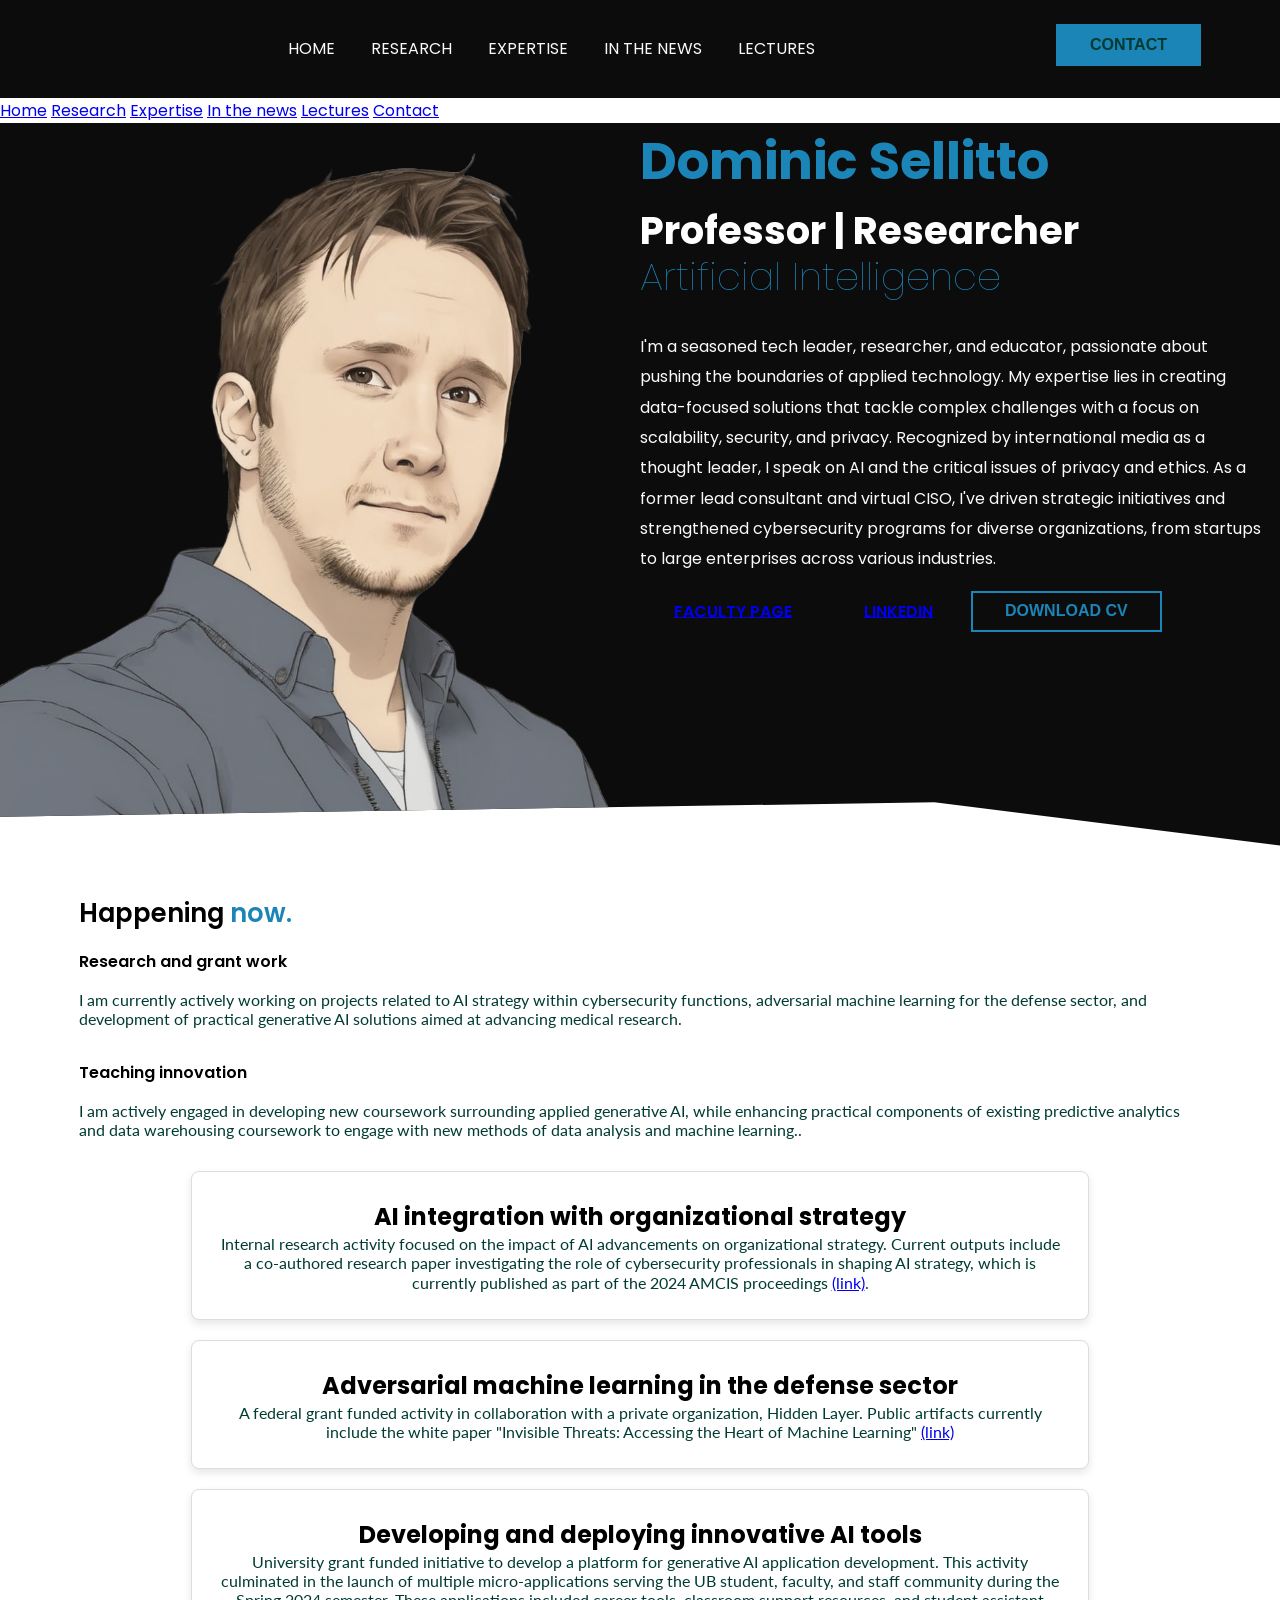
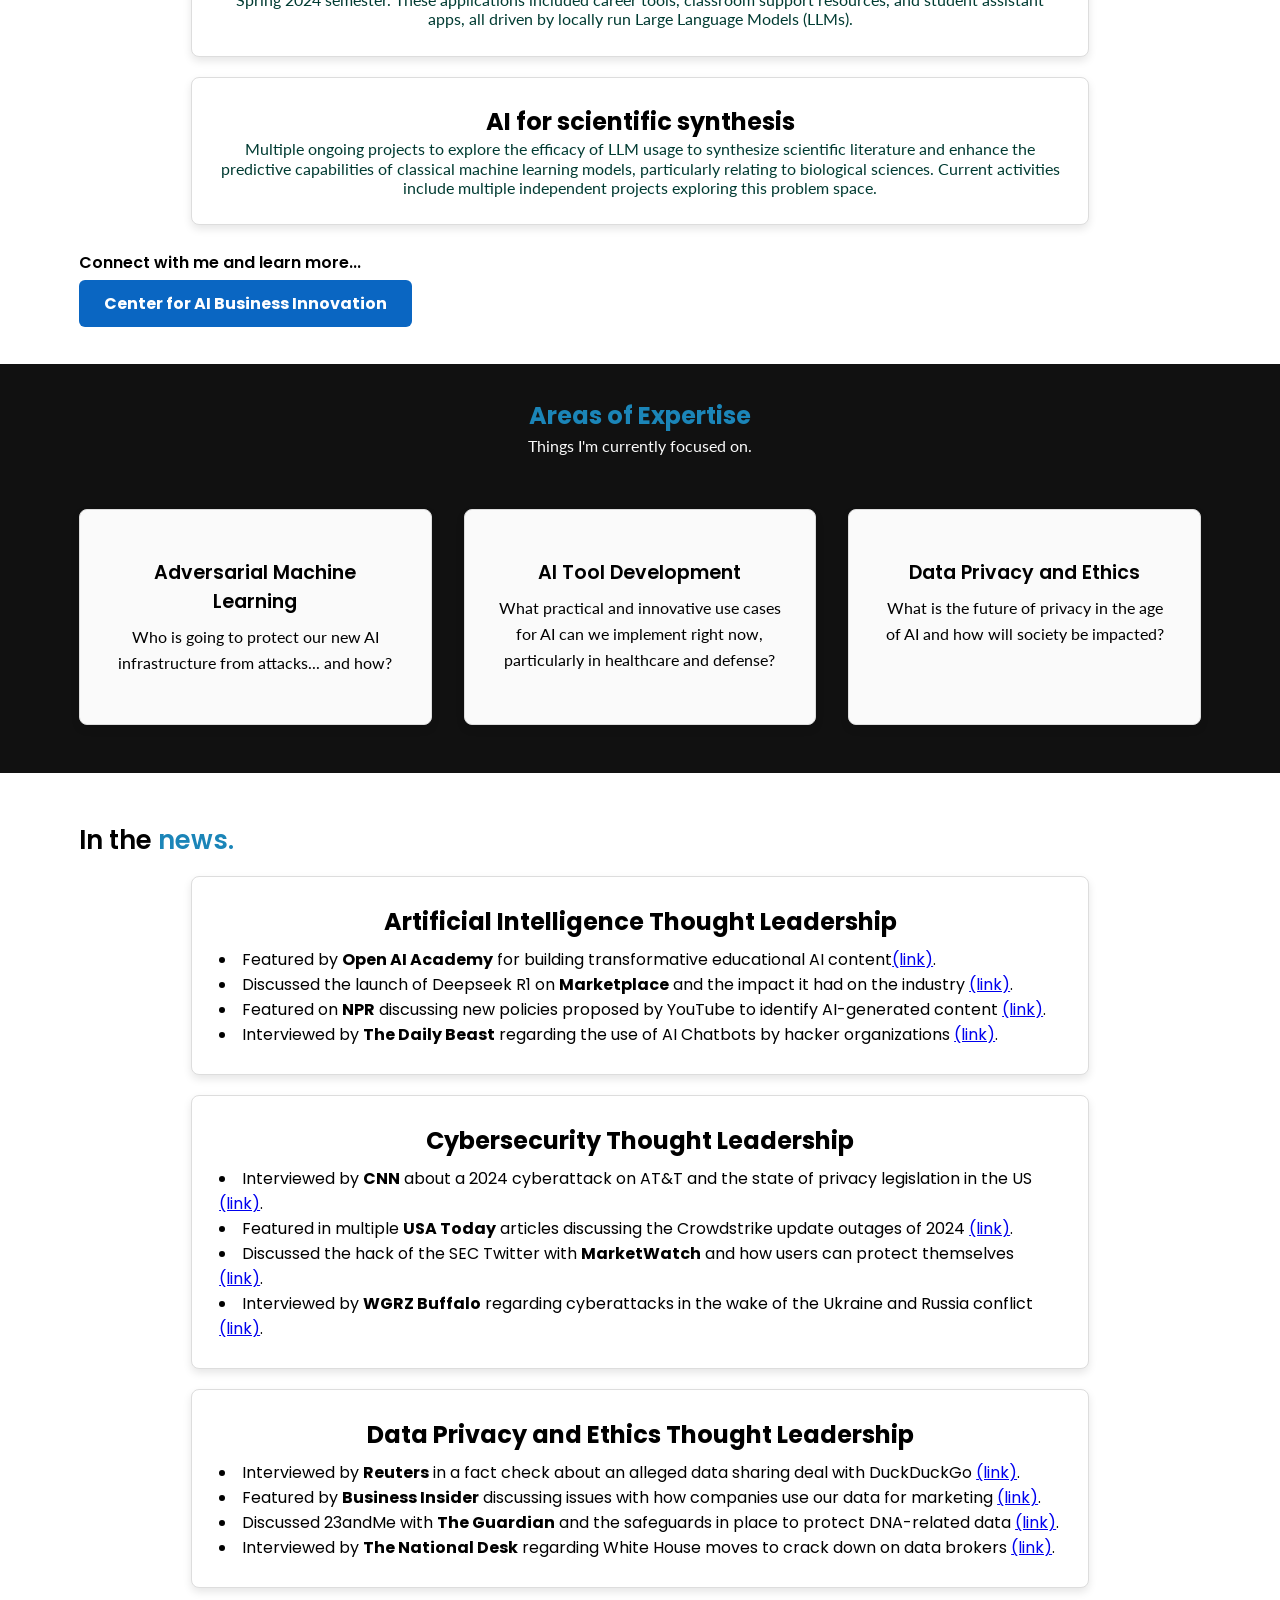
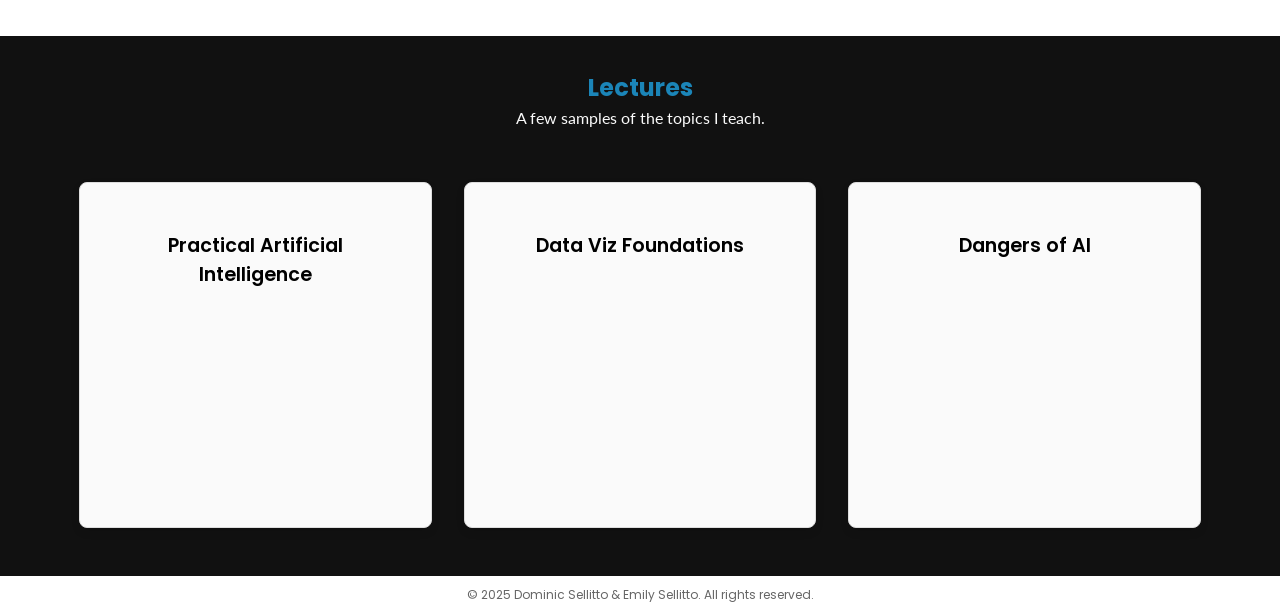
==== index.html @ 402a1601 "Update index.html" ====
<!DOCTYPE html>
<html lang="en">
<meta name="viewport" content="width=device-width, initial-scale=1.0">
<meta name="robots" content="index, follow">

<head>
    <meta http-equiv="X-UA-Compatible" content="IE=edge" />
    <meta name="viewport" content="width=device-width, initial-scale=1.0" />
    <link rel="stylesheet" href="style.css">
    <link rel="preconnect" href="https://fonts.googleapis.com" />
    <link rel="preconnect" href="https://fonts.gstatic.com" crossorigin />
    <link rel="preconnect" href="https://fonts.googleapis.com" />
    <link rel="preconnect" href="https://fonts.gstatic.com" crossorigin />
    <link
        href="https://fonts.googleapis.com/css2?family=Lato:wght@100;400;700&family=Poppins:wght@200&display=swap"
        rel="stylesheet" />
    <link href="https://fonts.googleapis.com/css2?family=Poppins:wght@200&display=swap" rel="stylesheet" />
    <title>Professor Sellitto</title>
</head>

<body>
    <header class="top" id="top">
        <div class="container">
            <nav class="flex items-centre justify-between">
                <div class="nav-toggle" id="nav-toggle">
                    <div class="hamburger"></div>
                </div>

                <div class="left flex justfiy-right">
                    <div>
                        <a href="#">Home</a>
                        <a href="#research">Research</a>
                        <a href="#expertise">Expertise</a>
                        <a href="#news">In the news</a></li>
                        <a href="#lectures">Lectures</a>
                    </div>
                </div>
                <div class="right">
                    <a href="mailto:dmsellit@buffalo.edu"><button
                            class="btn btn-primary">Contact</button>
                    </a></div>
            </nav>
        </div>
    </header>

    <div class="mobile-menu" id="mobile-menu">
        <a href="#top">Home</a>
        <a href="#research">Research</a>
        <a href="#expertise">Expertise</a>
        <a href="#news">In the news</a>
        <a href="#lectures">Lectures</a>
        <a href="mailto:dmsellit@buffalo.edu">Contact</a>
    </div>

    <header class="bottom">
        <div class="hero flex justify-between">
            <div class="left" style="width:50%;">
                <img src=dompic.png />
            </div>
            <div class="right flex-1">
                <h6>Dominic Sellitto</h6>
                <h1>
                    <span style="font-weight:bold; color:white;">Professor | Researcher</span><br />
                    <span id="changing-word-elements">Artificial Intelligence</span>
                </h1>
                <p style="font-size:1; padding-right:2%;"> I'm a seasoned tech leader, researcher, and educator, passionate about pushing the boundaries of applied technology. My expertise lies in creating data-focused solutions that tackle complex challenges with a focus on scalability, security, and privacy. Recognized by international media as a thought leader, I speak on AI and the critical issues of privacy and ethics. As a former lead consultant and virtual CISO, I've driven strategic initiatives and strengthened cybersecurity programs for diverse organizations, from startups to large enterprises across various industries. </p>
                <div>
                    <a href="https://management.buffalo.edu/faculty/academic-departments/management-science-systems/faculty/dominic-sellitto.html"
                        target="_blank" rel="noopener" class="btn btn-tertiary">Faculty Page</a>
                    <a href="https://www.linkedin.com/in/dominic-sellitto-cissp-99833047/"
                        target="_blank" rel="noopener" class="btn btn-tertiary">LinkedIn</a>
                    <a href="https://management.buffalo.edu/content/dam/mgt/Faculty-and-Research/MSS/Documents/dominic-sellitto.pdf"><button
                            class="btn btn-secondary">DOWNLOAD CV</button></a>
                </div>
            </div>
        </div>
    </header>
    <section class="about" id="research">
        <div class="container flex items-centre">
            <div class="right flex-1">
                <h1>Happening <span>now.</span></h1>
                <h3>Research and grant work</h3>
                <p> I am currently actively working on projects related to AI strategy within cybersecurity functions, adversarial machine learning for the defense sector, and development of practical generative AI solutions aimed at advancing medical research. </p>
                <h3>Teaching innovation</h3>
                <p> I am actively engaged in developing new coursework surrounding applied generative AI, while enhancing practical components of existing predictive analytics and data warehousing coursework to engage with new methods of data analysis and machine learning.. </p>
                <div class="card-container">
                    <div class="card">
                        <h2>AI integration with organizational strategy</h2>
                        <p style="margin-bottom:0px; padding-top:0px;">Internal research activity focused on the impact of AI advancements on organizational strategy. Current outputs include a co-authored research paper investigating the role of cybersecurity professionals in shaping AI strategy, which is currently published as part of the 2024 AMCIS proceedings <a href="https://aisel.aisnet.org/amcis2024/security/security/29/" class="card-link">(link)</a>.</p>
                    </div>
                    <div class="card">
                        <h2>Adversarial machine learning in the defense sector</h2>
                        <p style="margin-bottom:0px;">A federal grant funded activity in collaboration with a private organization, Hidden Layer. Public artifacts currently include the white paper "Invisible Threats: Accessing the Heart of Machine Learning" <a href="https://ugc.production.linktr.ee/d94fd73a-9c98-4e66-a23a-7fd6bb669dbf_DoD-AML-Whitepaper.pdf" class="card-link">(link)</a></p>
                    </div>
                    <div class="card">
                        <h2>Developing and deploying innovative AI tools</h2>
                        <p style="margin-bottom:0px;">University grant funded initiative to develop a platform for generative AI application development. This activity culminated in the launch of multiple micro-applications serving the UB student, faculty, and staff community during the Spring 2024 semester. These applications included career tools, classroom support resources, and student assistant apps, all driven by locally run Large Language Models (LLMs).</p>
                    </div>
                    <div class="card">
                        <h2>AI for scientific synthesis</h2>
                        <p style="margin-bottom:0px;">Multiple ongoing projects to explore the efficacy of LLM usage to synthesize scientific literature and enhance the predictive capabilities of classical machine learning models, particularly relating to biological sciences. Current activities include multiple independent projects exploring this problem space.</p>
                    </div>
                </div>
                <br>
                <h3>Connect with me and learn more...</h3>
                <a href="https://management.buffalo.edu/centers/center-for-ai-business-innovation.html"
                    target="_blank" rel="noopener"
                    style="background-color:#0A66C2; color:white; text-decoration:none; padding:12px 25px; border-radius:6px; font-weight:bold; transition:background 0.3s;"> Center for AI Business Innovation </a>
            </div>
        </div>
    </section>
    <section class="services" id="expertise">
        <div class="container">
            <h1 class="services-head">Areas of Expertise</h1>
            <p style="margin-bottom:2%;">Things I'm currently focused on.</p>
            <div class="card-grid">
                <div class="card">
                    <img src="" />
                    <h2>Adversarial Machine Learning</h2>
                    <p> Who is going to protect our new AI infrastructure from attacks... and how? </p>
                </div>
                <div class="card">
                    <img src="" />
                    <h2>AI Tool Development</h2>
                    <p> What practical and innovative use cases for AI can we implement right now, particularly in healthcare and defense? </p>
                </div>
                <div class="card">
                    <img src="" />
                    <h2>Data Privacy and Ethics</h2>
                    <p> What is the future of privacy in the age of AI and how will society be impacted? </p>
                </div>
            </div>
        </div>
    </section>
    <section class="about" id="news">
        <div class="container flex items-centre">
            <div class="right flex-1">
                <h1>In the <span>news.</span></h1>
                <div class="card-container">
                    <div class="card">
                        <h2>Artificial Intelligence Thought Leadership</h2>
                        <ul style="text-align: left; list-style-position: inside; margin-top:1%;">
                            <li> Featured by <strong>Open AI Academy</strong> for building transformative educational AI content<a href="https://academy.openai.com/public/videos/dominic-sellitto-applied-ai-for-managers-2025-08-19" class="card-link">(link)</a>. </li>
                            <li> Discussed the launch of Deepseek R1 on <strong>Marketplace</strong> and the impact it had on the industry <a href="https://www.marketplace.org/2025/02/05/what-you-should-know-about-the-chinese-start-up-deepseek" class="card-link">(link)</a>. </li>
                            <li> Featured on <strong>NPR</strong> discussing new policies proposed by YouTube to identify AI-generated content <a href="https://www.npr.org/2024/03/20/1239609121/videos-using-ao-are-popping-up-on-youtube-how-is-youtube-responding" class="card-link">(link)</a>. </li>
                            <li> Interviewed by <strong>The Daily Beast</strong> regarding the use of AI Chatbots by hacker organizations <a href="https://www.thedailybeast.com/inside-the-underground-world-of-black-market-ai-chatbots" class="card-link">(link)</a>. </li>
                        </ul>
                    </div>
                    <div class="card">
                        <h2>Cybersecurity Thought Leadership</h2>
                        <ul style="text-align: left; list-style-position: inside; margin-top:1%;">
                            <li> Interviewed by <strong>CNN</strong> about a 2024 cyberattack on AT&T and the state of privacy legislation in the US <a href="https://www.cnn.com/2024/07/18/tech/att-cyberattacks-data-privacy-laws/index.html" class="card-link">(link)</a>. </li>
                            <li> Featured in multiple <strong>USA Today</strong> articles discussing the Crowdstrike update outages of 2024 <a href="https://www.usatoday.com/story/money/2024/07/20/how-microsoft-crowdstrike-update-large-impact/74477759007/" class="card-link">(link)</a>. </li>
                            <li> Discussed the hack of the SEC Twitter with <strong>MarketWatch</strong> and how users can protect themselves <a href="https://www.marketwatch.com/story/sec-twitter-hack-heres-how-to-protect-your-own-account-on-x-42a89df0" class="card-link">(link)</a>. </li>
                            <li> Interviewed by <strong>WGRZ Buffalo</strong> regarding cyberattacks in the wake of the Ukraine and Russia conflict <a href="https://www.wgrz.com/article/tech/experts-wny-discuss-federal-cyberattack-warning-tied-ukraine-situation/71-17d2d8e1-7877-427d-a33e-667f34910eb2" class="card-link">(link)</a>. </li>
                        </ul>
                    </div>
                    <div class="card">
                        <h2>Data Privacy and Ethics Thought Leadership</h2>
                        <ul style="text-align: left; list-style-position: inside; margin-top:1%;">
                            <li> Interviewed by <strong>Reuters</strong> in a fact check about an alleged data sharing deal with DuckDuckGo <a href="https://www.reuters.com/article/factcheck-duckduckgo-gates-track-idUSL1N3792HE/" class="card-link">(link)</a>. </li>
                            <li> Featured by <strong>Business Insider</strong> discussing issues with how companies use our data for marketing <a href="https://www.businessinsider.com/websites-know-who-you-are-data-brokers-privacy-online-shopping-2024-3" class="card-link">(link)</a>. </li>
                            <li> Discussed 23andMe with <strong>The Guardian</strong> and the safeguards in place to protect DNA-related data <a href="https://www.theguardian.com/technology/2024/feb/17/23andme-dna-data-security-finance" class="card-link">(link)</a>. </li>
                            <li> Interviewed by <strong>The National Desk</strong> regarding White House moves to crack down on data brokers <a href="https://thenationaldesk.com/news/americas-news-now/biden-administration-considering-crackdown-on-firms-selling-americans-data" class="card-link">(link)</a>. </li>
                        </ul>
                    </div>
                </div>
            </div>
        </div>
    </section>
    <section class="services" id="lectures">
        <div class="container">
            <h1 class="services-head">Lectures</h1>
            <p style="margin-bottom:2%;">A few samples of the topics I teach.</p>
            <div class="card-grid">
                <div class="card">
                    <h2>Practical Artificial Intelligence</h2></br>
                    <iframe width="90%" height="90%" src="https://www.youtube.com/embed/snqFkucL3WU?si=8gMvrfFLTAsBFDrU" title="YouTube video player" frameborder="0" allow="accelerometer; autoplay; clipboard-write; encrypted-media; gyroscope; picture-in-picture; web-share" referrerpolicy="strict-origin-when-cross-origin" allowfullscreen></iframe>
                </div>
                <div class="card">
                    <h2>Data Viz Foundations</h2></br>
                    <iframe width="90%" height="90%" src="https://www.youtube.com/embed/JNGGuMgoPw0?si=9z2b2nIGKAN1Kj9y" title="YouTube video player" frameborder="0" allow="accelerometer; autoplay; clipboard-write; encrypted-media; gyroscope; picture-in-picture; web-share" referrerpolicy="strict-origin-when-cross-origin" allowfullscreen></iframe>
                </div>
                <div class="card">
                    <h2>Dangers of AI</h2></br>
                    <iframe width="90%" height="90%" src="https://www.youtube.com/embed/6w576iDGIwo?si=DyUjaRDq5aXZCH0c" title="YouTube video player" frameborder="0" allow="accelerometer; autoplay; clipboard-write; encrypted-media; gyroscope; picture-in-picture; web-share" referrerpolicy="strict-origin-when-cross-origin" allowfullscreen></iframe>
                </div>
            </div>
        </div>
    </section>
    <footer style="text-align:center; font-size:12px; color:#666; padding:10px 0;"> &copy; 2025 Dominic Sellitto & Emily Sellitto. All rights reserved. </footer>
</body>
<script src="script.js"></script>
</html>
---- style.css ----
:root {
    --primary: rgb(27, 133, 184);
    --bgDark: rgb(12, 12, 12);
    --white: rgb(250, 250, 250);
    --secondary: rgb(0, 59, 50);
    --bgLight: rgb(190, 181, 181);
}

* {
    padding: 0;
    margin: 0;
    box-sizing: border-box;
    -webkit-font-smoothing: antialiased;
}

html {
    scroll-behavior: smooth;
}

header.top {
    background-color: var(--bgDark);
}

header.bottom {
    background-color: var(--bgDark);
    clip-path: polygon(0 0, 100% 0, 100% 100%, 73% 94%, 0 96%);
}

.large-image {
    width: 400px;
    /* Adjust the width as needed */
    height: 400px;
    /* Maintains the aspect ratio */
}

header nav .left a {
    color: var(--white);
    text-decoration: none;
    margin-right: 2rem;
    text-transform: uppercase;
    transition: all 0.2s ease;
}

header nav .left a:hover {
    color: var(--primary);
}

header nav {
    padding: 2rem 0;
}

header nav .logo {
    margin-right: 3rem;
}

body {
    font-family: "Poppins", sans-serif;
}

.card-container {
    display: flex;
    flex-direction: column;
    align-items: center;
    /* Center the cards horizontally within the container */
    justify-content: center;
    /* Center the cards vertically within the container */
    gap: 20px;
    width: 80%;
    /* Adjust as needed */
    margin: 0 auto;
    /* Center the container horizontally */
}

/* Style the .card elements */
.card {
    background-color: #fff;
    border: 1px solid #ddd;
    border-radius: 8px;
    box-shadow: 0 4px 8px rgba(0, 0, 0, 0.1);
    padding: 3%;
    text-align: center;
    width: 100%;
    /* Ensure cards take the full width of the container */
    box-sizing: border-box;
    /* Include padding and border in the element's total width and height */
}

.container {
    max-width: 1152px;
    padding: 0 15px;
    margin: 0 auto;
}

.hero {
    padding-top: 0rem;
    padding-bottom: 1rem;
}

.hero .left img {
    width: 700px;
    height: 700px;
}

.hero .right {
    color: var(--white);
}

.hero .right h6 {
    font-size: 4vw;
    color: var(--primary);
    margin-bottom: 0.5rem;
}

.hero .right h1 {
    font-size: 3vw;
    font-weight: 100;
    line-height: 1.2;
    margin-bottom: 2rem;
}

.hero .right h1 span {
    color: var(--primary);
}

.hero .right p {
    line-height: 1.9;
    margin-bottom: 1rem;
}

section {
    padding: 3rem;
}

section.about h1 {
    margin-bottom: 1rem;
    font-size: 1.6rem;
    font-weight: 600;
}

section.about h1 span {
    color: var(--primary);
}

section.about h3 {
    font-size: 1rem;
    margin-bottom: 1rem;
    font-weight: 600;
}

section.about p {
    font-family: "Lato", sans-serif;
    color: var(--secondary);
    line-height: 1.2rem;
    margin-bottom: 2rem;
}

section.about .socials {
    display: flex;
}

section.about .socials a {
    display: flex;
    align-items: center;
    justify-content: center;
    width: 35px;
    margin-right: 0.8rem;
    border-radius: 50%;
}

section.about .socials a:hover {
    background: var(--primary);
}

section.services {
    background: rgb(17, 17, 17);
}

.services-head {
    color: rgb(10, 9, 9);
    text-align: center;
    margin-bottom: 1rem;
    line-height: 0.5rem;
    color: var(--primary);
}

.services-head + p {
    color: var(--white);
    font-family: "Lato", sans-serif;
    margin-bottom: 1rem;
    text-align: center;
    margin-bottom: 6rem;
    font-weight: 400;
}

.card img {
    background: white;
}

section.services .card-grid {
    display: grid;
    grid-template-columns: repeat(auto-fit, minmax(350px, 1fr));
    gap: 2rem;
    max-width: 100%;
    /* Ensure grid takes full width of its container */
    margin: 0 auto;
    /* Center grid horizontally */
    padding-top: 2rem;
    /* Adjust as needed */
}

section.services .card-grid .card {
    background: var(--white);
    padding: 3rem 2rem;
    text-align: center;
    transition: all 0.2s ease;
    width: 100%;
    /* Make the card take full width of its grid cell */
    box-sizing: border-box;
    /* Include padding in the width */
}

section.services .card-grid .card img {
    position: absolute;
    top: -1.5rem;
    left: 50%;
    transform: translateX(-50%);
    color: var();
}

section.services .card-grid .card h2 {
    font-weight: 600;
    font-size: 1.2rem;
    margin-bottom: 0.5rem;
}

section.services .card-grid .card p {
    font-family: "Lato", sans-serif;
    color: var(--seconday);
    line-height: 1.6;
}

section.services .card-grid .card:hover {
    background: var(--primary);
}

section.services .card-grid .card:hover h2 {
    color: var(--white);
}

section.services .card-grid .card:hover p {
    color: var(--white);
}

.flex {
    display: flex;
}

.items-centre {
    align-items: center;
}

.justify-between {
    justify-content: space-between;
}

.justify-center {
    justify-content: center;
}

.justify-right {
    justify-content: right;
}

.btn {
    padding: 0.6rem 2rem;
    font-size: 1rem;
    font-weight: 600;
    border: 2px solid transparent;
    outline: none;
    cursor: pointer;
    text-transform: uppercase;
    transition: all 0.2s ease;
}

.btn-primary {
    background-color: var(--primary);
    color: var(--secondary);
    margin-top: -15rem;
}

.btn-primary:hover {
    background: transparent;
    border-color: var(--primary);
    color: var(--primary);
}

.flex-1 {
    flex: 1;
}

.btn-secondary {
    background: transparent;
    color: var(--primary);
    border-color: var(--primary);
}

.btn-secondary:hover {
    background: var(--primary);
    color: var(--secondary);
}

/* --- Mobile Styles --- */
@media(max-width: 600px) {
    /* 1. HIDE THE IMAGE ON MOBILE */
    .hero .left {
        display: none; /* Hides the div containing the image */
    }

    /* 2. ALLOW THE RIGHT (TEXT) COLUMN TO TAKE FULL WIDTH */
    .hero .right {
        /* Remove flex-1 property to allow it to take full width of its parent */
        flex: unset; 
    }

    /* 3. ENSURE HERO SECTION USES COLUMN LAYOUT ON MOBILE */
    .hero {
        flex-direction: column;
        align-items: center;
        text-align: center; /* Center the text content */
    }

    /* 4. ADJUSTMENTS FOR THE NEW LAYOUT */
    .hero .right {
        color: var(--white);
        margin-top: 0;
        margin-bottom: 1rem;
        width: 100%; /* Ensure it takes full available width */
        padding: 0 15px; /* Add some horizontal padding */
    }

    .hero .right p {
        /* Adjust font-size to be more readable on mobile */
        font-size: 1rem;
        padding-right: 0 !important; /* Remove the desktop padding-right */
    }

    .hero .right h6 {
        font-size: 8vw; /* Increase size for visibility */
    }

    .hero .right h1 {
        font-size: 6vw; /* Increase size for visibility */
        margin-bottom: 1rem;
    }

    /* Fix the placement of the 'Contact' button in the top header */
    .btn-primary {
        margin-top: 0; /* Remove the negative margin */
    }

    /* Rest of your mobile styles */
    section.services {
        width: 100%;
        padding: 3rem 15px; /* Adjust padding for mobile view */
        box-sizing: border-box;
    }

    section.services .card-grid {
        display: flex;
        flex-direction: column;
        align-items: center;
        justify-content: center;
        gap: 20px;
        width: 100%;
        margin: 0 auto;
    }

    section.services .card-grid .card {
        background: var(--white);
        padding: 1rem;
        text-align: center;
        transition: all 0.2s ease;
        max-width: 100%;
        box-sizing: border-box;
    }

    .card-container {
        display: flex;
        flex-direction: column;
        align-items: center;
        justify-content: center;
        gap: 20px;
        width: 100%;
        margin: 0 auto;
    }

    .card {
        background: var(--white);
        padding: 1rem 1rem;
        text-align: center;
        font-size: 1rem; /* Adjust font size to be readable */
        transition: all 0.2s ease;
        width: 100%;
        box-sizing: border-box;
    }

    .card h2 {
        font-size: 1.2rem;
    }
    .card p {
        font-size: 1rem;
    }

    /* Hero section overrides (mostly for the text sizing) */
    .hero .left img {
        width: 100%;
        height: 50%;
    }

    /* Navigation adjustments */
    header nav .left a {
        font-size: 0.8rem;
        margin-right: 1rem;
    }

    header nav .logo {
        display: none;
    }

    header nav .right a {
        font-size: 0.8rem;
        margin-right: 0.5rem;
    }

    header nav .right .btn {
        padding: 0.5rem 1rem;
        font-size: 0.8rem;
    }
}
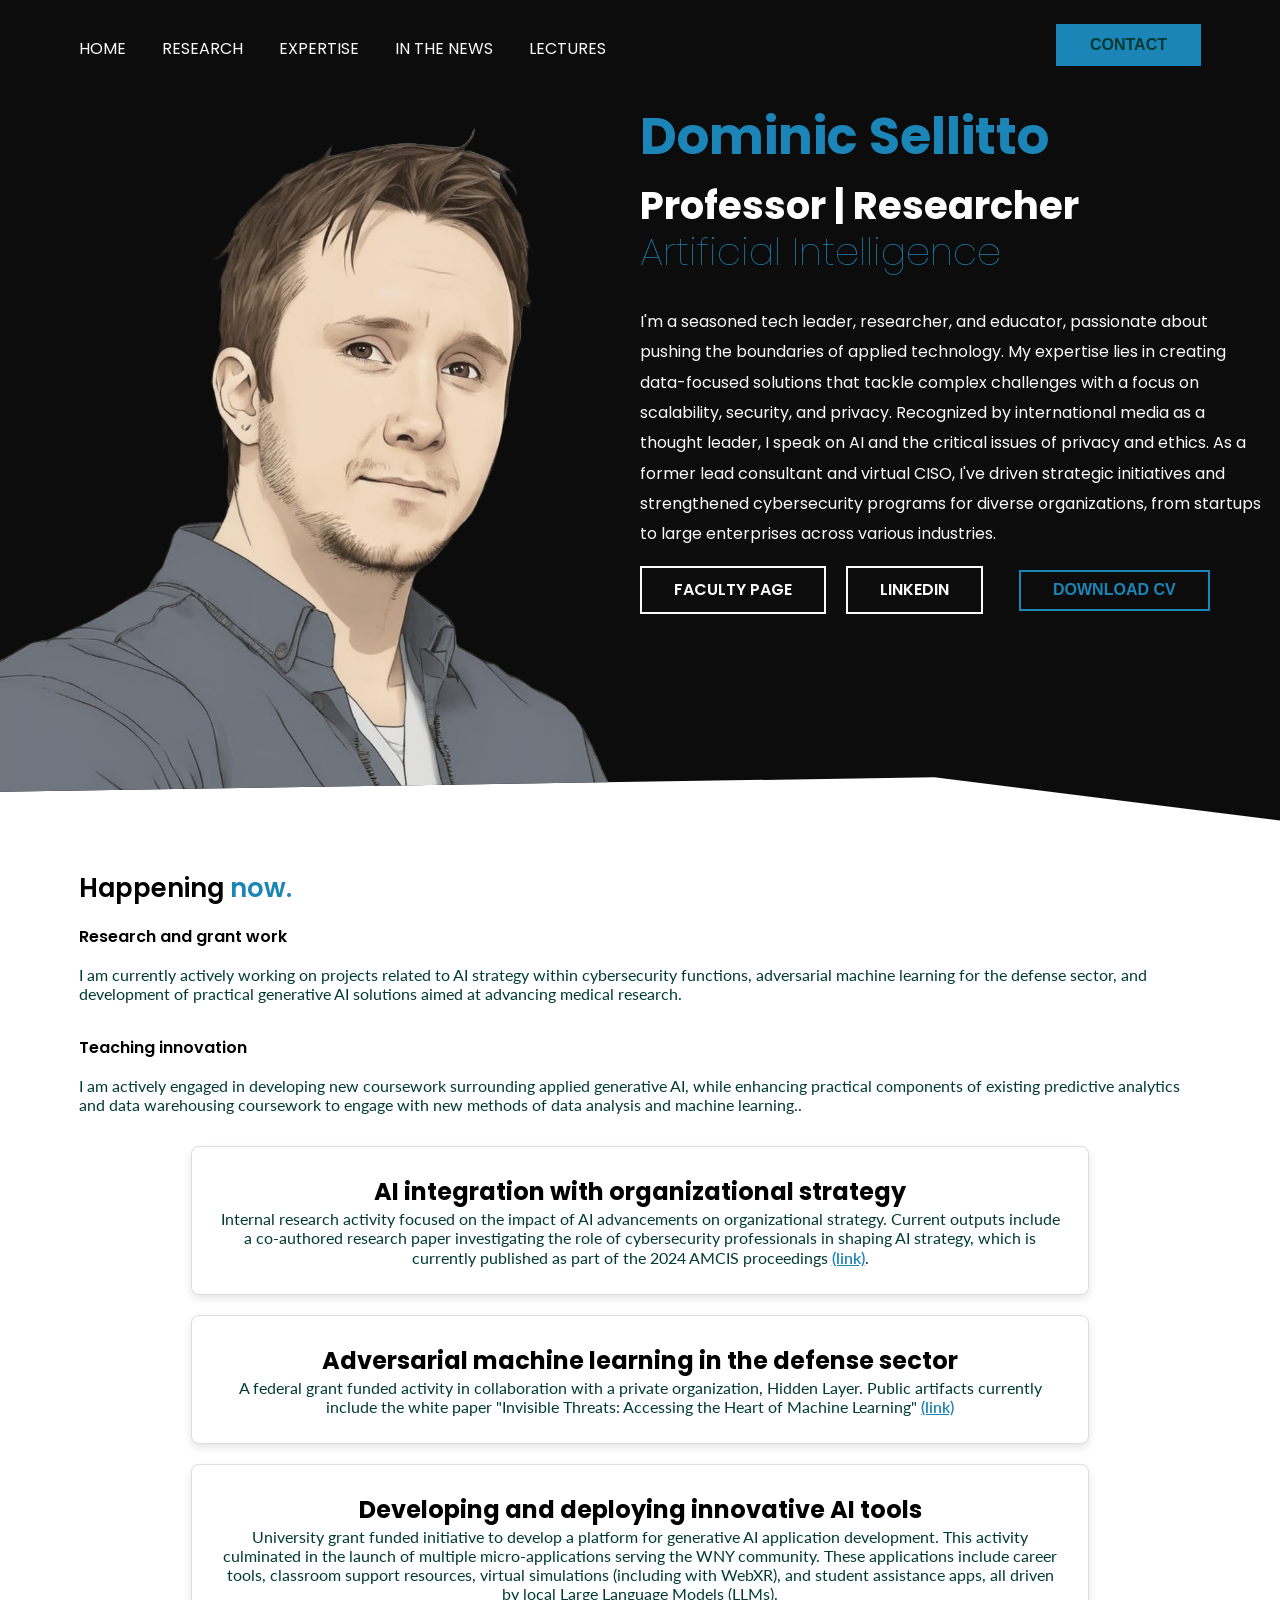
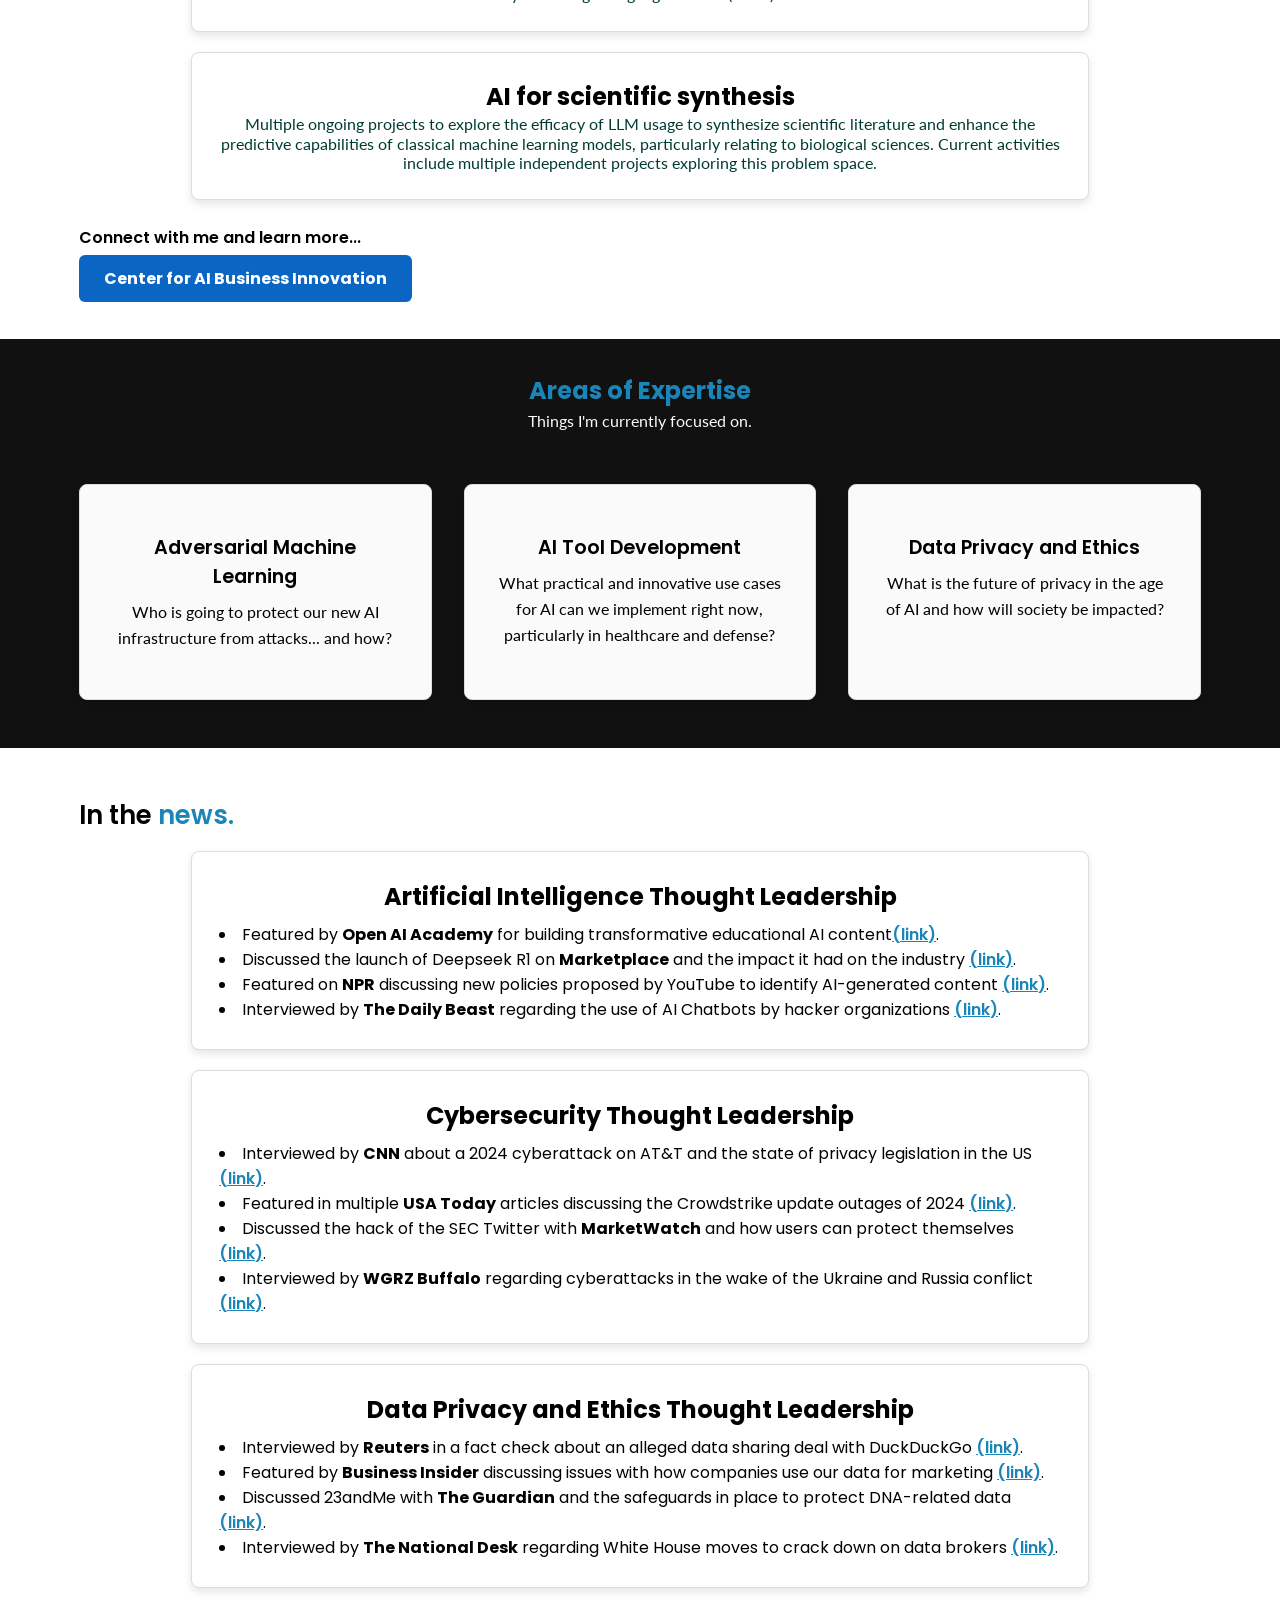
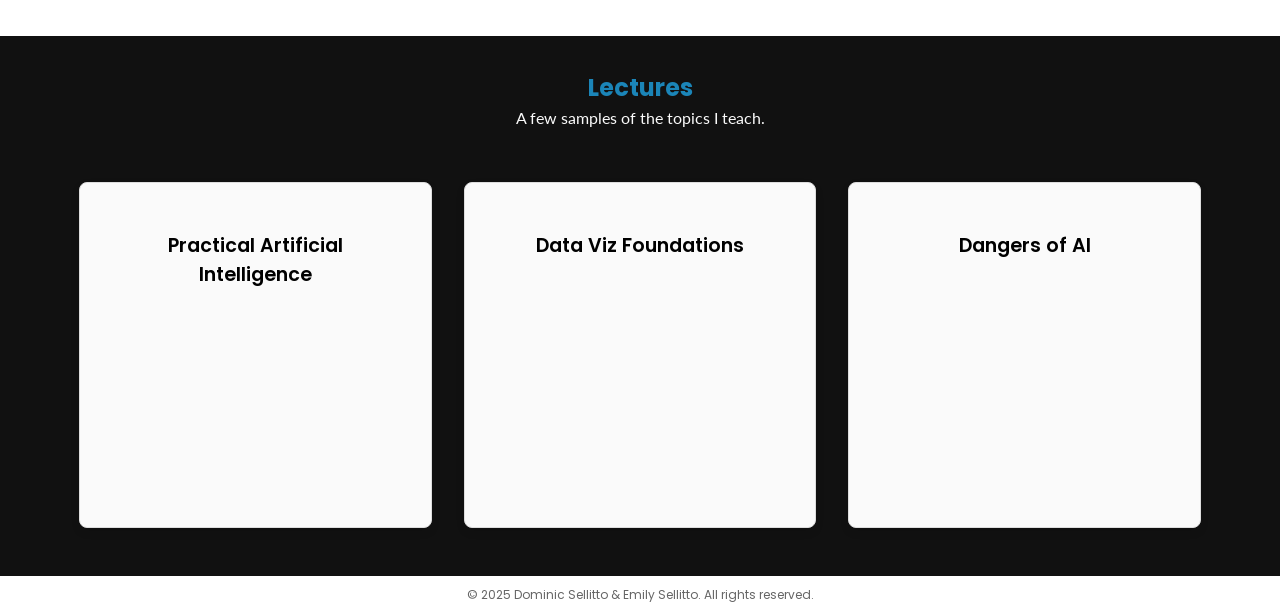
==== commit f2ec51ba: "Update index.html" ====
--- a/index.html
+++ b/index.html
@@ -94,7 +94,7 @@
                     </div>
                     <div class="card">
                         <h2>Developing and deploying innovative AI tools</h2>
-                        <p style="margin-bottom:0px;">University grant funded initiative to develop a platform for generative AI application development. This activity culminated in the launch of multiple micro-applications serving the UB student, faculty, and staff community during the Spring 2024 semester. These applications included career tools, classroom support resources, and student assistant apps, all driven by locally run Large Language Models (LLMs).</p>
+                        <p style="margin-bottom:0px;">University grant funded initiative to develop a platform for generative AI application development. This activity culminated in the launch of multiple micro-applications serving the WNY community. These applications include career tools, classroom support resources, virtual simulations (including with WebXR), and student assistance apps, all driven by local Large Language Models (LLMs).</p>
                     </div>
                     <div class="card">
                         <h2>AI for scientific synthesis</h2>
--- a/style.css
+++ b/style.css
@@ -4,6 +4,8 @@
     --white: rgb(250, 250, 250);
     --secondary: rgb(0, 59, 50);
     --bgLight: rgb(190, 181, 181);
+    --linkedin: #0A66C2;
+    --ub-blue: #004C97;
 }
 
 * {
@@ -31,6 +33,11 @@
     /* Adjust the width as needed */
     height: 400px;
     /* Maintains the aspect ratio */
+}
+
+/* HIDE MOBILE MENU BY DEFAULT (The fix for desktop overlap) */
+.mobile-menu {
+    display: none;
 }
 
 header nav .left a {
@@ -85,6 +92,19 @@
     /* Include padding and border in the element's total width and height */
 }
 
+/* Style the links inside the research cards */
+.card-link {
+    color: var(--primary);
+    /* Use your primary color */
+    text-decoration: underline;
+    font-weight: 600;
+    transition: color 0.2s ease;
+}
+
+.card-link:hover {
+    color: var(--secondary);
+}
+
 .container {
     max-width: 1152px;
     padding: 0 15px;
@@ -282,6 +302,7 @@
     transition: all 0.2s ease;
 }
 
+/* Primary Button (Contact) */
 .btn-primary {
     background-color: var(--primary);
     color: var(--secondary);
@@ -298,6 +319,7 @@
     flex: 1;
 }
 
+/* Secondary Button (Download CV) */
 .btn-secondary {
     background: transparent;
     color: var(--primary);
@@ -309,131 +331,222 @@
     color: var(--secondary);
 }
 
-/* --- Mobile Styles --- */
+/* Tertiary Buttons (Faculty & LinkedIn) - UPDATED TO MATCH SECONDARY */
+.btn-tertiary {
+    background: transparent;
+    color: var(--white);
+    border: 2px solid var(--white); /* White border to stand out on dark background */
+    
+    padding: 0.6rem 2rem;
+    font-size: 1rem;
+    font-weight: 600;
+    outline: none;
+    cursor: pointer;
+    text-transform: uppercase;
+    transition: all 0.2s ease;
+    text-decoration: none;
+    display: inline-block;
+    margin-right: 1rem;
+}
+
+.btn-tertiary:hover {
+    background: var(--white);
+    color: var(--bgDark); /* Dark text on white hover */
+}
+
+.hero .right .btn-secondary {
+    margin-left: 1rem;
+}
+
+/* NEW INTERMEDIATE MEDIA QUERY TO PREVENT OVERLAP */
+@media(max-width: 1152px) {
+    .hero .left img {
+        /* Make the image scale with the screen size */
+        width: 100%;
+        height: auto;
+        /* Ensure the image container doesn't force a massive width */
+        max-width: 450px;
+    }
+
+    .hero .left {
+        /* Allow the left container to shrink */
+        width: 40%;
+    }
+
+    .hero .right {
+        /* Allow the right container to grow */
+        width: 60%;
+        padding-right: 15px;
+    }
+
+    .hero .right h6 {
+        font-size: 6vw;
+        /* Scale text down a bit */
+    }
+
+    .hero .right h1 {
+        font-size: 4vw;
+        /* Scale text down a bit */
+        margin-bottom: 1rem;
+    }
+
+    .hero .right p {
+        /* Adjust font size for better readability on tablets/mid-size screens */
+        font-size: 1rem !important;
+    }
+}
+
+
+/* --- Mobile Menu Styles (Hidden on Desktop) --- */
+.nav-toggle {
+    display: none;
+    cursor: pointer;
+    padding: 10px;
+    z-index: 1000;
+}
+
+.hamburger {
+    width: 25px;
+    height: 3px;
+    background-color: var(--white);
+    position: relative;
+    transition: all 0.3s ease-in-out;
+}
+
+.hamburger::before,
+.hamburger::after {
+    content: '';
+    position: absolute;
+    width: 25px;
+    height: 3px;
+    background-color: var(--white);
+    transition: all 0.3s ease-in-out;
+}
+
+.hamburger::before {
+    transform: translateY(-8px);
+}
+
+.hamburger::after {
+    transform: translateY(8px);
+}
+
+/* --- Mobile Styles (max-width: 600px) --- */
 @media(max-width: 600px) {
-    /* 1. HIDE THE IMAGE ON MOBILE */
+    /* HIDE THE IMAGE AND FIX HERO LAYOUT */
     .hero .left {
-        display: none; /* Hides the div containing the image */
-    }
-
-    /* 2. ALLOW THE RIGHT (TEXT) COLUMN TO TAKE FULL WIDTH */
-    .hero .right {
-        /* Remove flex-1 property to allow it to take full width of its parent */
-        flex: unset; 
-    }
-
-    /* 3. ENSURE HERO SECTION USES COLUMN LAYOUT ON MOBILE */
+        display: none;
+        /* Hides the div containing the image */
+    }
+
     .hero {
         flex-direction: column;
         align-items: center;
-        text-align: center; /* Center the text content */
-    }
-
-    /* 4. ADJUSTMENTS FOR THE NEW LAYOUT */
+        text-align: center;
+    }
+
     .hero .right {
-        color: var(--white);
+        flex: unset;
+        /* Remove flex-1 property */
+        width: 100%;
+        /* Ensure it takes full available width */
+        padding: 0 15px;
+        /* Add some horizontal padding */
         margin-top: 0;
         margin-bottom: 1rem;
-        width: 100%; /* Ensure it takes full available width */
-        padding: 0 15px; /* Add some horizontal padding */
+    }
+
+    /* TEXT SIZING ADJUSTMENTS */
+    .hero .right h6 {
+        font-size: 8vw;
+    }
+
+    .hero .right h1 {
+        font-size: 6vw;
+        margin-bottom: 1rem;
     }
 
     .hero .right p {
-        /* Adjust font-size to be more readable on mobile */
         font-size: 1rem;
-        padding-right: 0 !important; /* Remove the desktop padding-right */
-    }
-
-    .hero .right h6 {
-        font-size: 8vw; /* Increase size for visibility */
-    }
-
-    .hero .right h1 {
-        font-size: 6vw; /* Increase size for visibility */
-        margin-bottom: 1rem;
-    }
-
-    /* Fix the placement of the 'Contact' button in the top header */
+        line-height: 1.5;
+        padding-right: 0 !important;
+    }
+
+    /* BUTTON ADJUSTMENTS */
+    .hero .right div a {
+        display: block;
+        margin: 10px auto;
+        /* Center the buttons */
+    }
+
+    .hero .right .btn-tertiary,
+    .hero .right .btn-secondary {
+        width: 80%;
+        /* Make them wider on mobile */
+        margin-left: auto;
+        margin-right: auto;
+    }
+    
+    .btn-tertiary {
+        /* On mobile, use the primary color for border to match CV button */
+        border-color: var(--primary);
+        color: var(--white);
+    }
+    
+    .btn-tertiary:hover {
+        background: var(--primary);
+        color: var(--secondary);
+    }
+
     .btn-primary {
-        margin-top: 0; /* Remove the negative margin */
-    }
-
-    /* Rest of your mobile styles */
-    section.services {
+        margin-top: 0;
+        /* Remove the negative margin */
+    }
+
+
+    /* HAMBURGER MENU CONTROLS */
+    header nav .left {
+        display: none;
+        /* Hide the desktop menu links */
+    }
+
+    header nav .right {
+        display: none;
+        /* Hide the Contact button too */
+    }
+
+    .nav-toggle {
+        display: block;
+        /* Show the hamburger icon */
+        order: -1;
+        /* Place it at the start of the flex container */
+        margin-left: 15px;
+    }
+
+    header nav {
+        justify-content: space-between;
+        /* Ensure the top nav uses space-between */
+        padding: 1rem 0;
+    }
+
+    /* MOBILE MENU STYLES - FIX APPLIED HERE */
+    .mobile-menu {
+        /* IMPORTANT: Must be flex for the menu to structure correctly and be visible */
+        display: flex; 
+        position: fixed;
+        top: 0;
+        left: 0;
         width: 100%;
-        padding: 3rem 15px; /* Adjust padding for mobile view */
-        box-sizing: border-box;
-    }
-
-    section.services .card-grid {
-        display: flex;
+        height: 100vh;
+        background-color: var(--bgDark);
+        z-index: 999;
+        transform: translateX(-100%);
+        transition: transform 0.3s ease-in-out;
         flex-direction: column;
+        justify-content: center;
         align-items: center;
-        justify-content: center;
-        gap: 20px;
-        width: 100%;
-        margin: 0 auto;
-    }
-
-    section.services .card-grid .card {
-        background: var(--white);
-        padding: 1rem;
-        text-align: center;
-        transition: all 0.2s ease;
-        max-width: 100%;
-        box-sizing: border-box;
-    }
-
-    .card-container {
-        display: flex;
-        flex-direction: column;
-        align-items: center;
-        justify-content: center;
-        gap: 20px;
-        width: 100%;
-        margin: 0 auto;
-    }
-
-    .card {
-        background: var(--white);
-        padding: 1rem 1rem;
-        text-align: center;
-        font-size: 1rem; /* Adjust font size to be readable */
-        transition: all 0.2s ease;
-        width: 100%;
-        box-sizing: border-box;
-    }
-
-    .card h2 {
-        font-size: 1.2rem;
-    }
-    .card p {
-        font-size: 1rem;
-    }
-
-    /* Hero section overrides (mostly for the text sizing) */
-    .hero .left img {
-        width: 100%;
-        height: 50%;
-    }
-
-    /* Navigation adjustments */
-    header nav .left a {
-        font-size: 0.8rem;
-        margin-right: 1rem;
-    }
-
-    header nav .logo {
-        display: none;
-    }
-
-    header nav .right a {
-        font-size: 0.8rem;
-        margin-right: 0.5rem;
-    }
-
-    header nav .right .btn {
-        padding: 0.5rem 1rem;
-        font-size: 0.8rem;
-    }
-}
+    }
+    
+    /* ... (rest of mobile styles) ... */
+    
+}
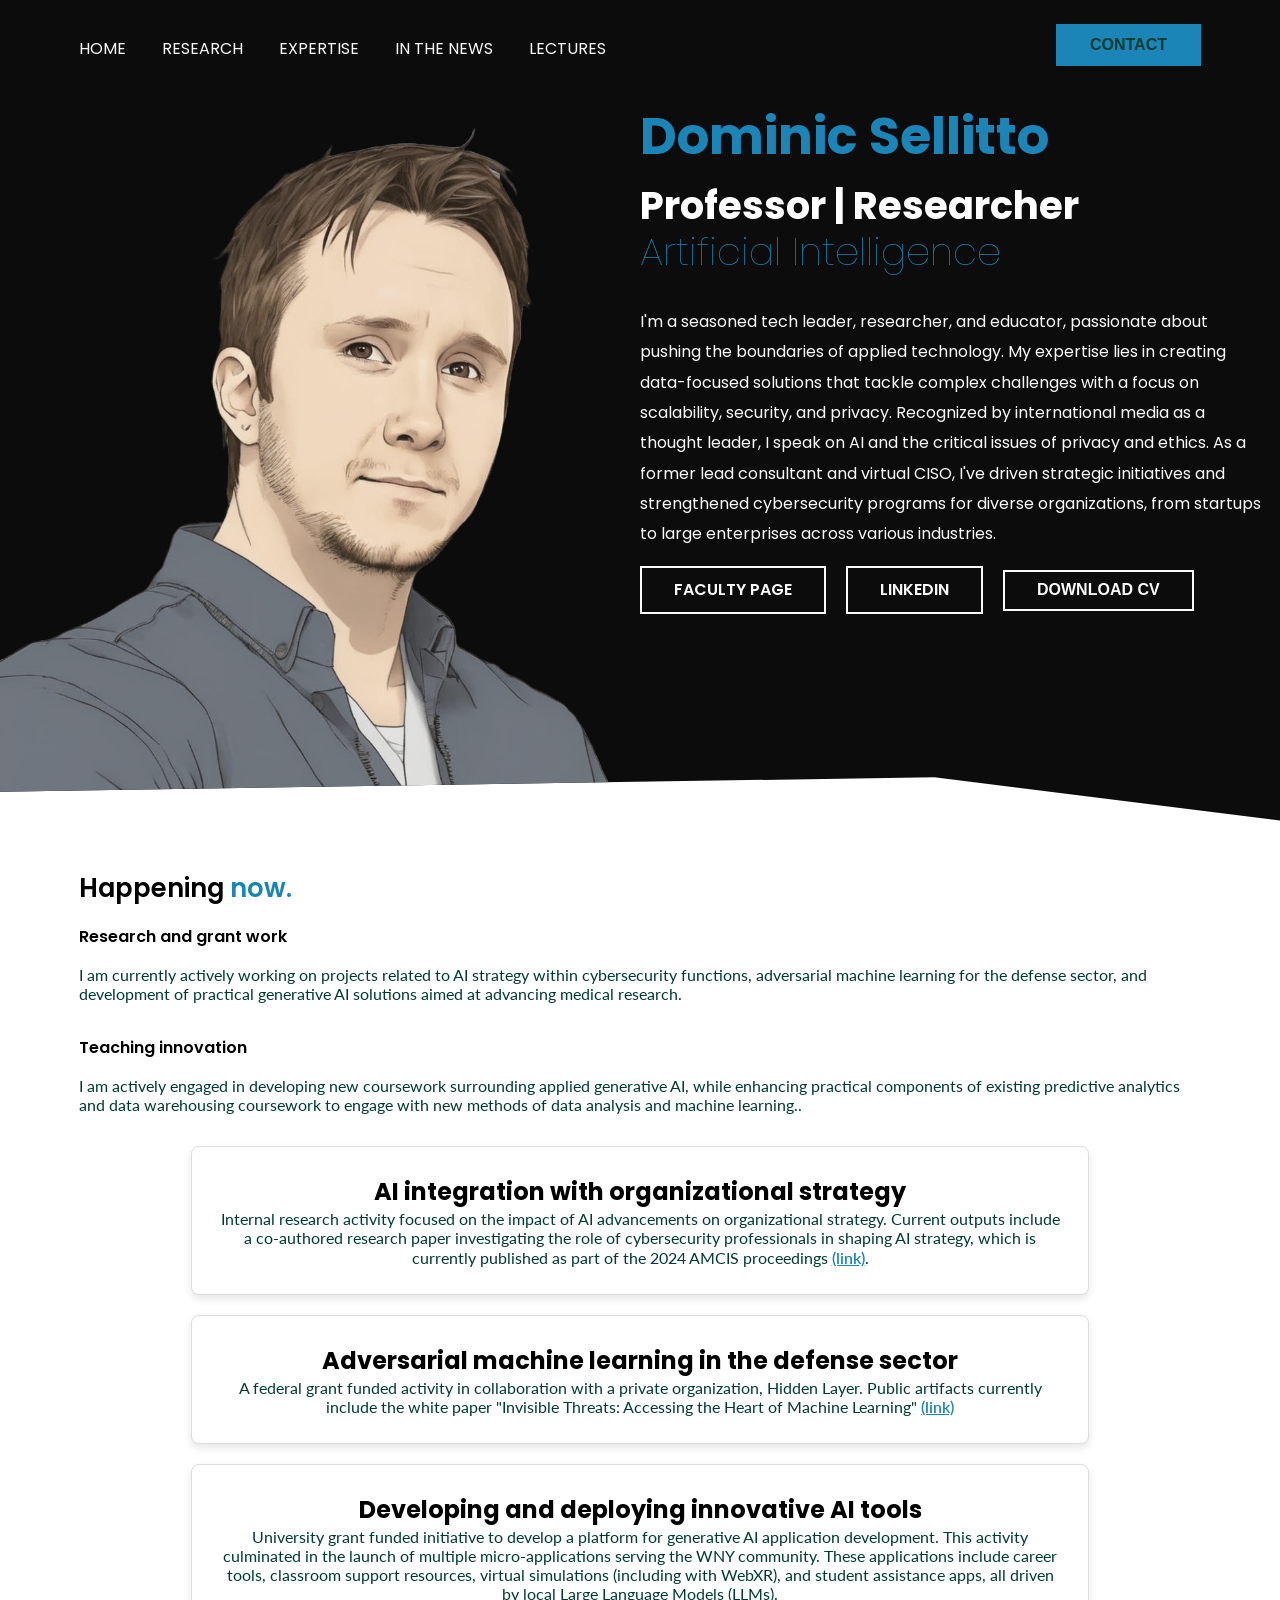
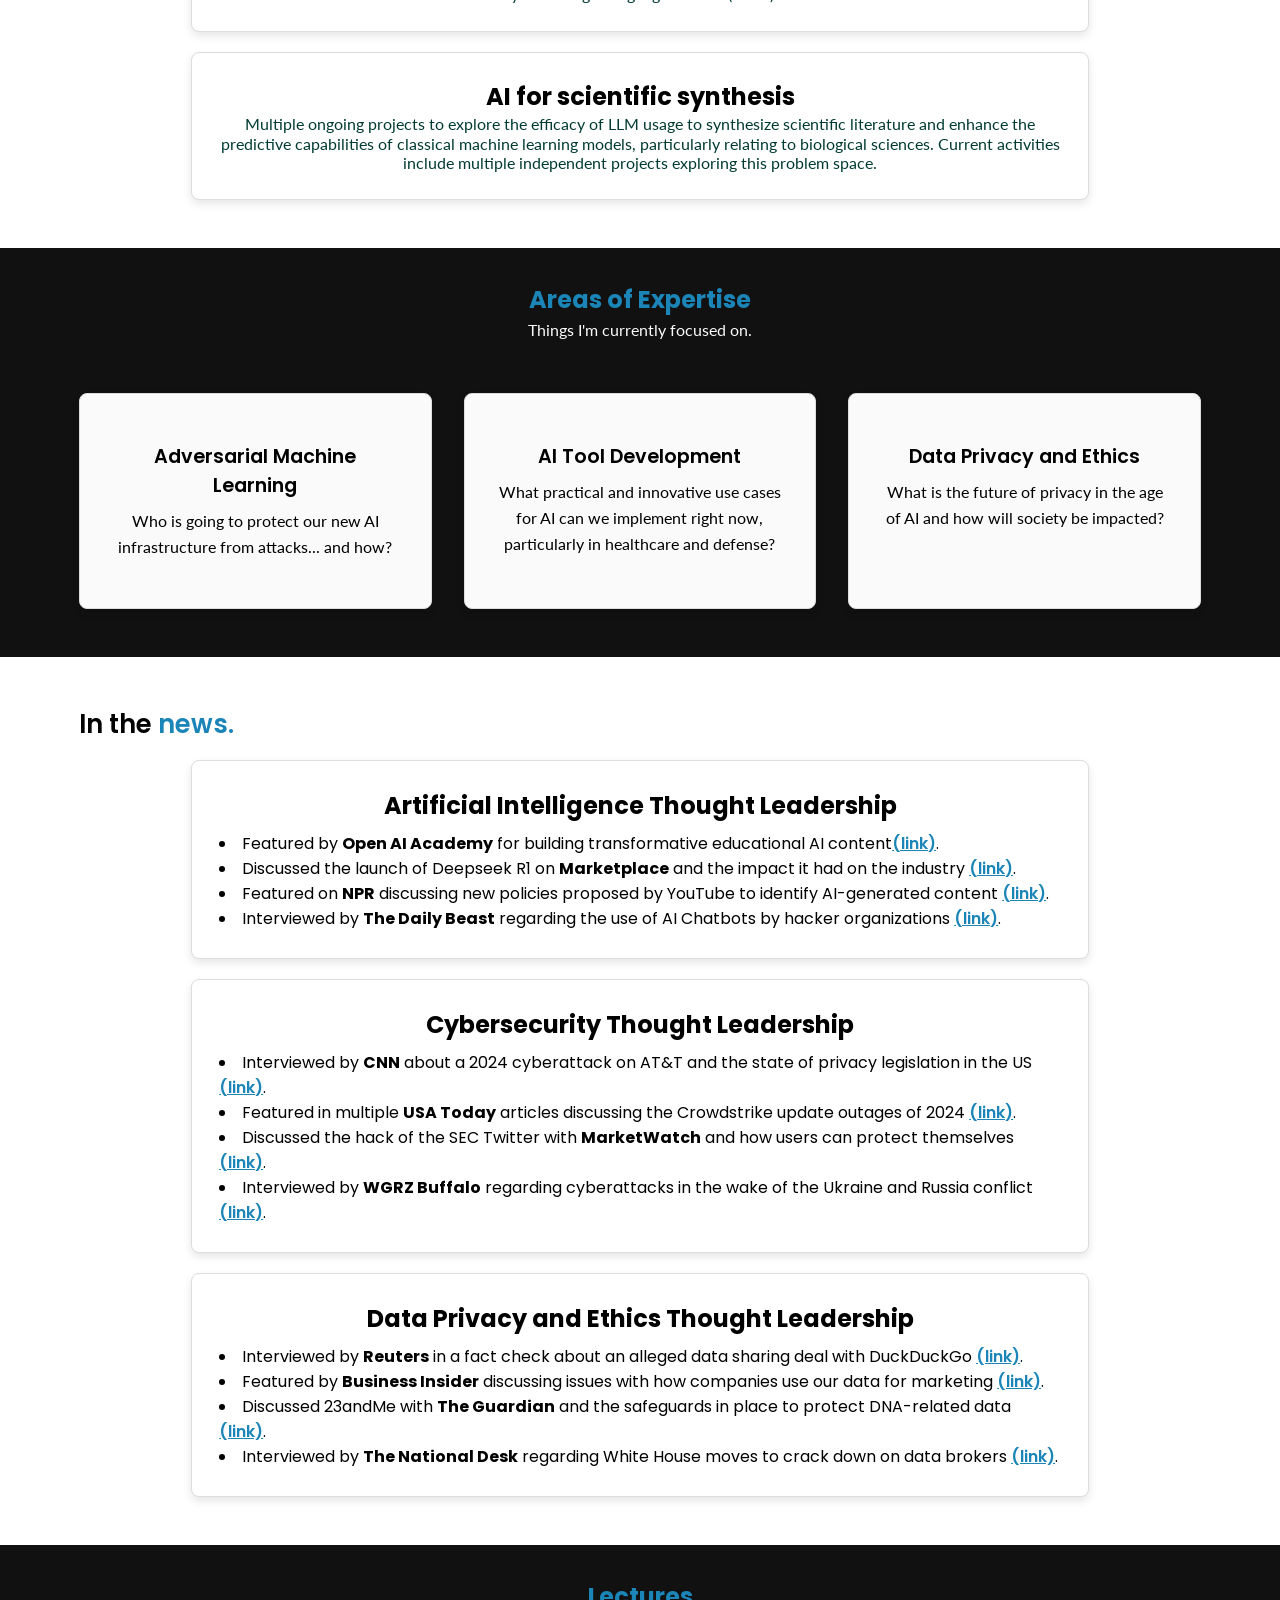
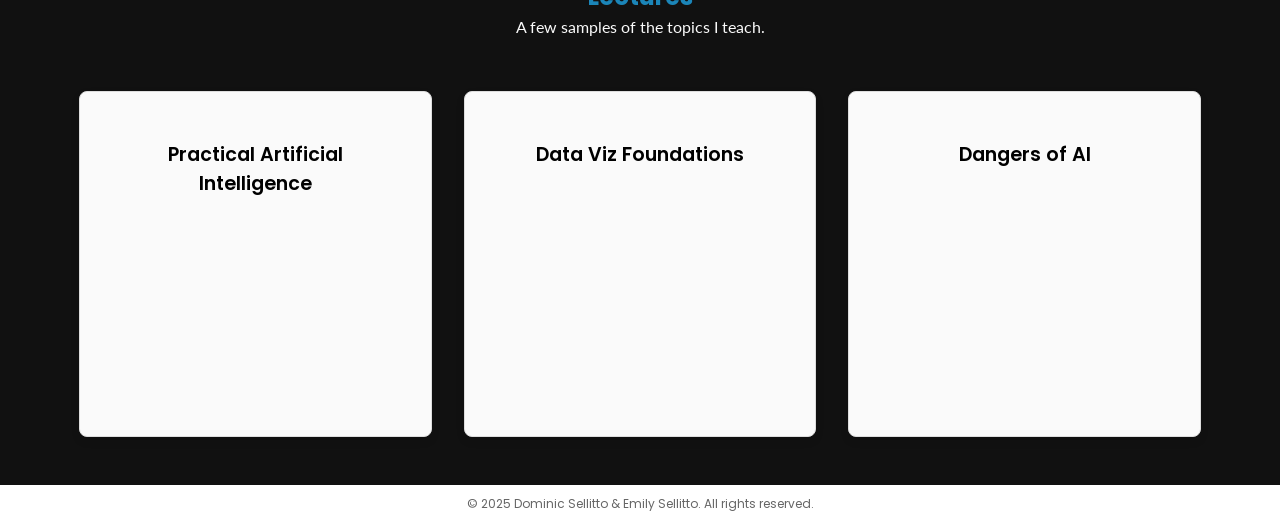
==== commit c86d0815: "Update index.html" ====
--- a/index.html
+++ b/index.html
@@ -70,7 +70,7 @@
                     <a href="https://www.linkedin.com/in/dominic-sellitto-cissp-99833047/"
                         target="_blank" rel="noopener" class="btn btn-tertiary">LinkedIn</a>
                     <a href="https://management.buffalo.edu/content/dam/mgt/Faculty-and-Research/MSS/Documents/dominic-sellitto.pdf"><button
-                            class="btn btn-secondary">DOWNLOAD CV</button></a>
+                            class="btn btn-tertiary">DOWNLOAD CV</button></a>
                 </div>
             </div>
         </div>
@@ -101,12 +101,7 @@
                         <p style="margin-bottom:0px;">Multiple ongoing projects to explore the efficacy of LLM usage to synthesize scientific literature and enhance the predictive capabilities of classical machine learning models, particularly relating to biological sciences. Current activities include multiple independent projects exploring this problem space.</p>
                     </div>
                 </div>
-                <br>
-                <h3>Connect with me and learn more...</h3>
-                <a href="https://management.buffalo.edu/centers/center-for-ai-business-innovation.html"
-                    target="_blank" rel="noopener"
-                    style="background-color:#0A66C2; color:white; text-decoration:none; padding:12px 25px; border-radius:6px; font-weight:bold; transition:background 0.3s;"> Center for AI Business Innovation </a>
-            </div>
+                  </div>
         </div>
     </section>
     <section class="services" id="expertise">
--- a/style.css
+++ b/style.css
@@ -30,12 +30,10 @@
 
 .large-image {
     width: 400px;
-    /* Adjust the width as needed */
     height: 400px;
-    /* Maintains the aspect ratio */
-}
-
-/* HIDE MOBILE MENU BY DEFAULT (The fix for desktop overlap) */
+}
+
+/* HIDE MOBILE MENU BY DEFAULT ON DESKTOP/LARGE SCREENS */
 .mobile-menu {
     display: none;
 }
@@ -68,17 +66,12 @@
     display: flex;
     flex-direction: column;
     align-items: center;
-    /* Center the cards horizontally within the container */
     justify-content: center;
-    /* Center the cards vertically within the container */
     gap: 20px;
     width: 80%;
-    /* Adjust as needed */
     margin: 0 auto;
-    /* Center the container horizontally */
-}
-
-/* Style the .card elements */
+}
+
 .card {
     background-color: #fff;
     border: 1px solid #ddd;
@@ -87,15 +80,11 @@
     padding: 3%;
     text-align: center;
     width: 100%;
-    /* Ensure cards take the full width of the container */
     box-sizing: border-box;
-    /* Include padding and border in the element's total width and height */
-}
-
-/* Style the links inside the research cards */
+}
+
 .card-link {
     color: var(--primary);
-    /* Use your primary color */
     text-decoration: underline;
     font-weight: 600;
     transition: color 0.2s ease;
@@ -221,11 +210,8 @@
     grid-template-columns: repeat(auto-fit, minmax(350px, 1fr));
     gap: 2rem;
     max-width: 100%;
-    /* Ensure grid takes full width of its container */
     margin: 0 auto;
-    /* Center grid horizontally */
     padding-top: 2rem;
-    /* Adjust as needed */
 }
 
 section.services .card-grid .card {
@@ -234,9 +220,7 @@
     text-align: center;
     transition: all 0.2s ease;
     width: 100%;
-    /* Make the card take full width of its grid cell */
     box-sizing: border-box;
-    /* Include padding in the width */
 }
 
 section.services .card-grid .card img {
@@ -331,12 +315,11 @@
     color: var(--secondary);
 }
 
-/* Tertiary Buttons (Faculty & LinkedIn) - UPDATED TO MATCH SECONDARY */
+/* Tertiary Buttons (Faculty & LinkedIn) - Matches secondary/CV button style */
 .btn-tertiary {
     background: transparent;
     color: var(--white);
-    border: 2px solid var(--white); /* White border to stand out on dark background */
-    
+    border: 2px solid var(--white);
     padding: 0.6rem 2rem;
     font-size: 1rem;
     font-weight: 600;
@@ -351,53 +334,46 @@
 
 .btn-tertiary:hover {
     background: var(--white);
-    color: var(--bgDark); /* Dark text on white hover */
+    color: var(--bgDark);
 }
 
 .hero .right .btn-secondary {
     margin-left: 1rem;
 }
 
-/* NEW INTERMEDIATE MEDIA QUERY TO PREVENT OVERLAP */
+/* INTERMEDIATE MEDIA QUERY TO PREVENT HERO IMAGE OVERLAP */
 @media(max-width: 1152px) {
     .hero .left img {
-        /* Make the image scale with the screen size */
         width: 100%;
         height: auto;
-        /* Ensure the image container doesn't force a massive width */
         max-width: 450px;
     }
 
     .hero .left {
-        /* Allow the left container to shrink */
         width: 40%;
     }
 
     .hero .right {
-        /* Allow the right container to grow */
         width: 60%;
         padding-right: 15px;
     }
 
     .hero .right h6 {
         font-size: 6vw;
-        /* Scale text down a bit */
     }
 
     .hero .right h1 {
         font-size: 4vw;
-        /* Scale text down a bit */
         margin-bottom: 1rem;
     }
 
     .hero .right p {
-        /* Adjust font size for better readability on tablets/mid-size screens */
         font-size: 1rem !important;
     }
 }
 
 
-/* --- Mobile Menu Styles (Hidden on Desktop) --- */
+/* --- Mobile Menu & Hamburger Base Styles (Hidden on Desktop) --- */
 .nav-toggle {
     display: none;
     cursor: pointer;
@@ -433,106 +409,31 @@
 
 /* --- Mobile Styles (max-width: 600px) --- */
 @media(max-width: 600px) {
-    /* HIDE THE IMAGE AND FIX HERO LAYOUT */
-    .hero .left {
-        display: none;
-        /* Hides the div containing the image */
-    }
-
-    .hero {
-        flex-direction: column;
-        align-items: center;
-        text-align: center;
-    }
-
-    .hero .right {
-        flex: unset;
-        /* Remove flex-1 property */
-        width: 100%;
-        /* Ensure it takes full available width */
-        padding: 0 15px;
-        /* Add some horizontal padding */
-        margin-top: 0;
-        margin-bottom: 1rem;
-    }
-
-    /* TEXT SIZING ADJUSTMENTS */
-    .hero .right h6 {
-        font-size: 8vw;
-    }
-
-    .hero .right h1 {
-        font-size: 6vw;
-        margin-bottom: 1rem;
-    }
-
-    .hero .right p {
-        font-size: 1rem;
-        line-height: 1.5;
-        padding-right: 0 !important;
-    }
-
-    /* BUTTON ADJUSTMENTS */
-    .hero .right div a {
-        display: block;
-        margin: 10px auto;
-        /* Center the buttons */
-    }
-
-    .hero .right .btn-tertiary,
-    .hero .right .btn-secondary {
-        width: 80%;
-        /* Make them wider on mobile */
-        margin-left: auto;
-        margin-right: auto;
-    }
-    
-    .btn-tertiary {
-        /* On mobile, use the primary color for border to match CV button */
-        border-color: var(--primary);
-        color: var(--white);
-    }
-    
-    .btn-tertiary:hover {
-        background: var(--primary);
-        color: var(--secondary);
-    }
-
-    .btn-primary {
-        margin-top: 0;
-        /* Remove the negative margin */
-    }
-
-
-    /* HAMBURGER MENU CONTROLS */
+
+    /* HIDE THE DESKTOP NAV ITEMS */
     header nav .left {
         display: none;
-        /* Hide the desktop menu links */
     }
 
     header nav .right {
         display: none;
-        /* Hide the Contact button too */
-    }
-
+    }
+
+    /* SHOW HAMBURGER */
     .nav-toggle {
         display: block;
-        /* Show the hamburger icon */
         order: -1;
-        /* Place it at the start of the flex container */
         margin-left: 15px;
     }
 
     header nav {
         justify-content: space-between;
-        /* Ensure the top nav uses space-between */
         padding: 1rem 0;
     }
-
+    
     /* MOBILE MENU STYLES - FIX APPLIED HERE */
     .mobile-menu {
-        /* IMPORTANT: Must be flex for the menu to structure correctly and be visible */
-        display: flex; 
+        display: flex; /* Ensure it's visible on mobile */
         position: fixed;
         top: 0;
         left: 0;
@@ -547,6 +448,132 @@
         align-items: center;
     }
     
-    /* ... (rest of mobile styles) ... */
-    
-}
+    .mobile-menu.open {
+        /* THIS IS THE CRITICAL FIX: Explicitly define the final, non-transformed state */
+        transform: translateX(0);
+    }
+    
+    /* HAMBURGER 'X' STYLES */
+    .nav-toggle.active .hamburger {
+        background-color: transparent;
+    }
+
+    .nav-toggle.active .hamburger::before {
+        transform: rotate(45deg);
+    }
+
+    .nav-toggle.active .hamburger::after {
+        transform: rotate(-45deg);
+    }
+    
+    .mobile-menu a {
+        color: var(--white);
+        text-decoration: none;
+        font-size: 1.5rem;
+        padding: 1rem 0;
+        width: 80%;
+        text-align: center;
+        border-bottom: 1px solid rgba(255, 255, 255, 0.1);
+    }
+    
+    /* HERO SECTION ADJUSTMENTS */
+    .hero .left {
+        display: none;
+    }
+
+    .hero {
+        flex-direction: column;
+        align-items: center;
+        text-align: center;
+    }
+
+    .hero .right {
+        flex: unset;
+        width: 100%;
+        padding: 0 15px;
+        margin-top: 0;
+        margin-bottom: 1rem;
+    }
+
+    /* TEXT SIZING ADJUSTMENTS */
+    .hero .right h6 {
+        font-size: 8vw;
+    }
+
+    .hero .right h1 {
+        font-size: 6vw;
+        margin-bottom: 1rem;
+    }
+
+    .hero .right p {
+        font-size: 1rem;
+        line-height: 1.5;
+        padding-right: 0 !important;
+    }
+
+    /* BUTTON ADJUSTMENTS */
+    .hero .right div a {
+        display: block;
+        margin: 10px auto;
+    }
+
+    .hero .right .btn-tertiary,
+    .hero .right .btn-secondary {
+        width: 80%;
+        margin-left: auto;
+        margin-right: auto;
+    }
+    
+    .btn-tertiary {
+        border-color: var(--primary);
+        color: var(--white);
+    }
+    
+    .btn-tertiary:hover {
+        background: var(--primary);
+        color: var(--secondary);
+    }
+
+    .btn-primary {
+        margin-top: 0;
+    }
+
+
+    /* OTHER MOBILE SECTION ADJUSTMENTS */
+    section.services {
+        width: 100%;
+        padding: 3rem 15px;
+        box-sizing: border-box;
+    }
+
+    section.services .card-grid {
+        display: flex;
+        flex-direction: column;
+        align-items: center;
+        justify-content: center;
+        gap: 20px;
+        width: 100%;
+        margin: 0 auto;
+    }
+
+    section.services .card-grid .card {
+        padding: 1rem;
+        max-width: 100%;
+        box-sizing: border-box;
+    }
+
+    .card-container {
+        width: 100%;
+    }
+
+    .card {
+        padding: 1rem 1rem;
+        font-size: 1rem;
+        width: 100%;
+        box-sizing: border-box;
+    }
+
+    .card h2 {
+        font-size: 1.2rem;
+    }
+}
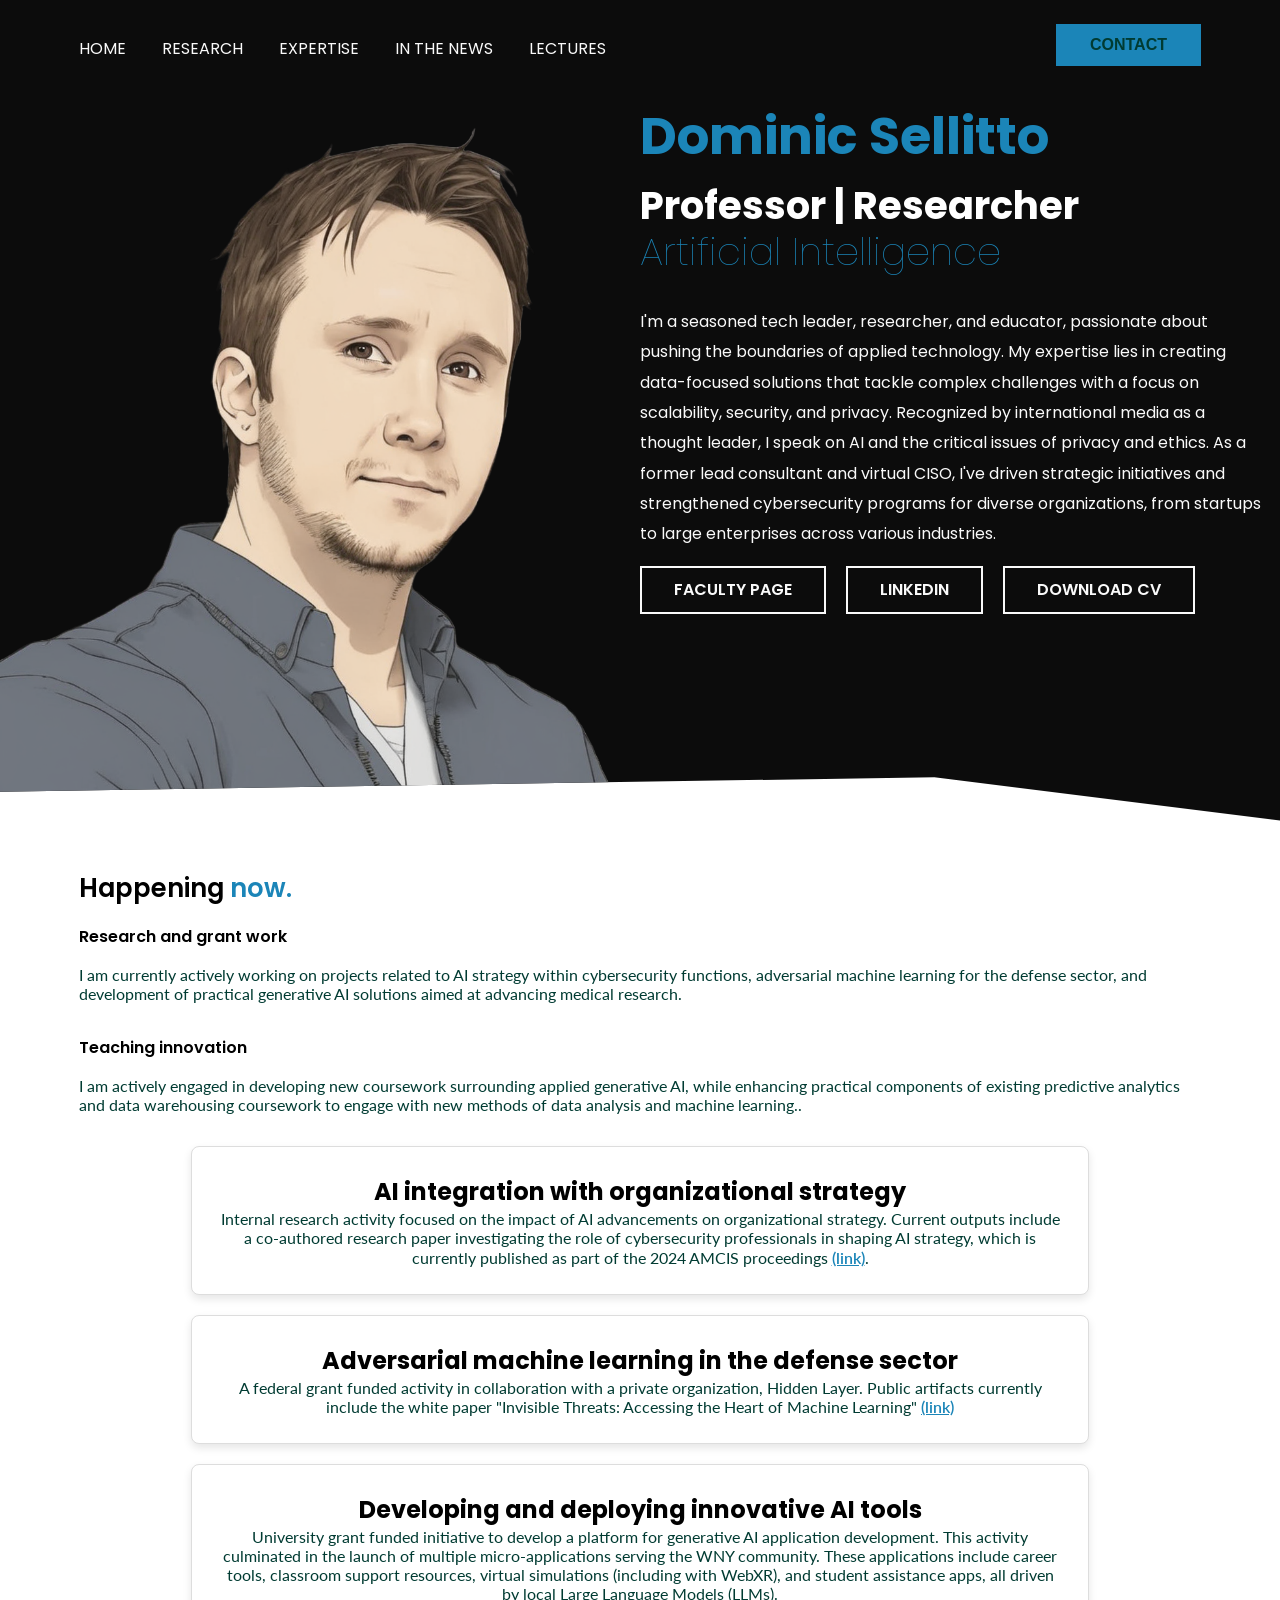
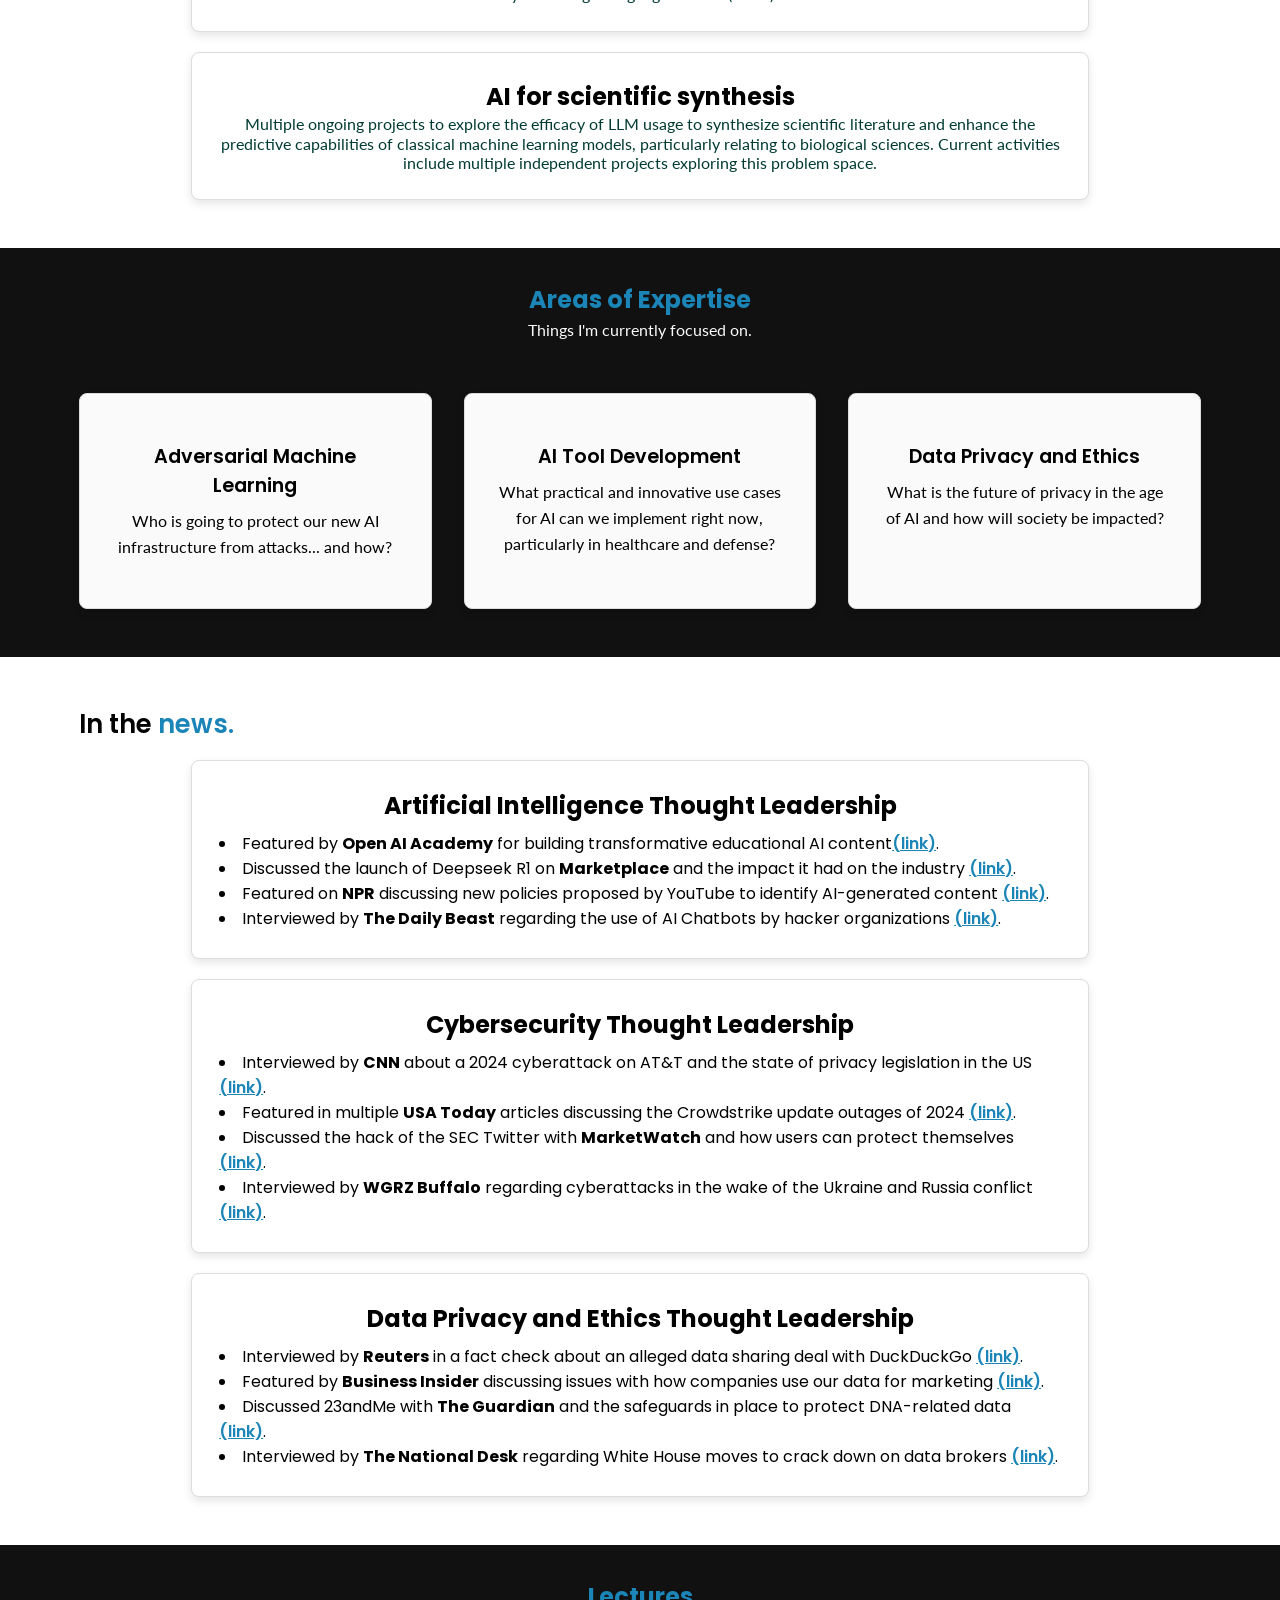
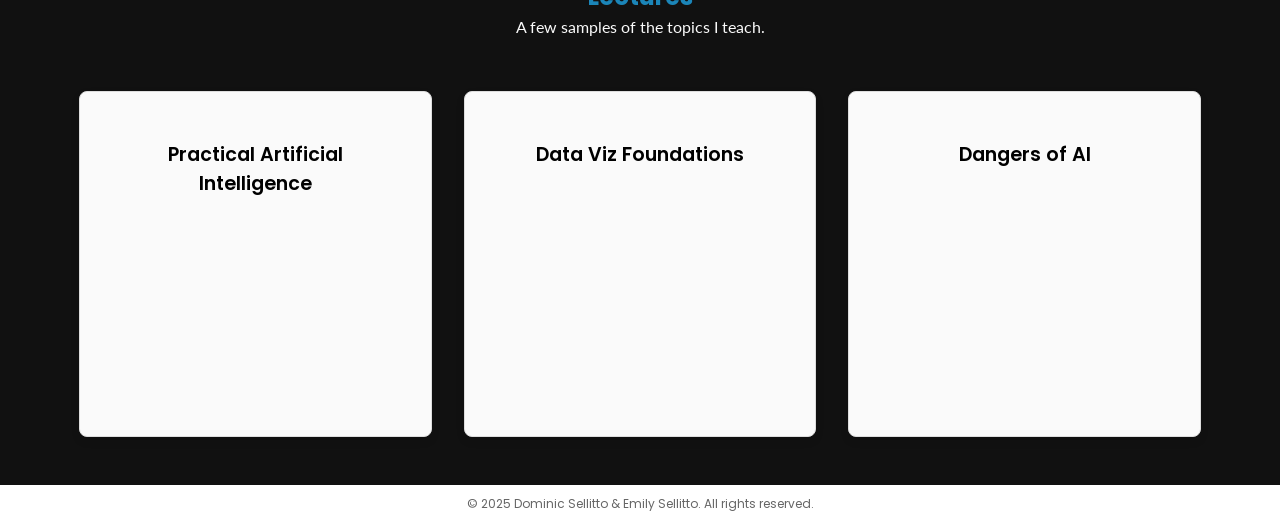
==== commit 641b2854: "Update index.html" ====
--- a/index.html
+++ b/index.html
@@ -69,8 +69,8 @@
                         target="_blank" rel="noopener" class="btn btn-tertiary">Faculty Page</a>
                     <a href="https://www.linkedin.com/in/dominic-sellitto-cissp-99833047/"
                         target="_blank" rel="noopener" class="btn btn-tertiary">LinkedIn</a>
-                    <a href="https://management.buffalo.edu/content/dam/mgt/Faculty-and-Research/MSS/Documents/dominic-sellitto.pdf"><button
-                            class="btn btn-tertiary">DOWNLOAD CV</button></a>
+                    <a href="https://management.buffalo.edu/content/dam/mgt/Faculty-and-Research/MSS/Documents/dominic-sellitto.pdf" target="_blank" rel="noopener"
+                            class="btn btn-tertiary">DOWNLOAD CV</a>
                 </div>
             </div>
         </div>
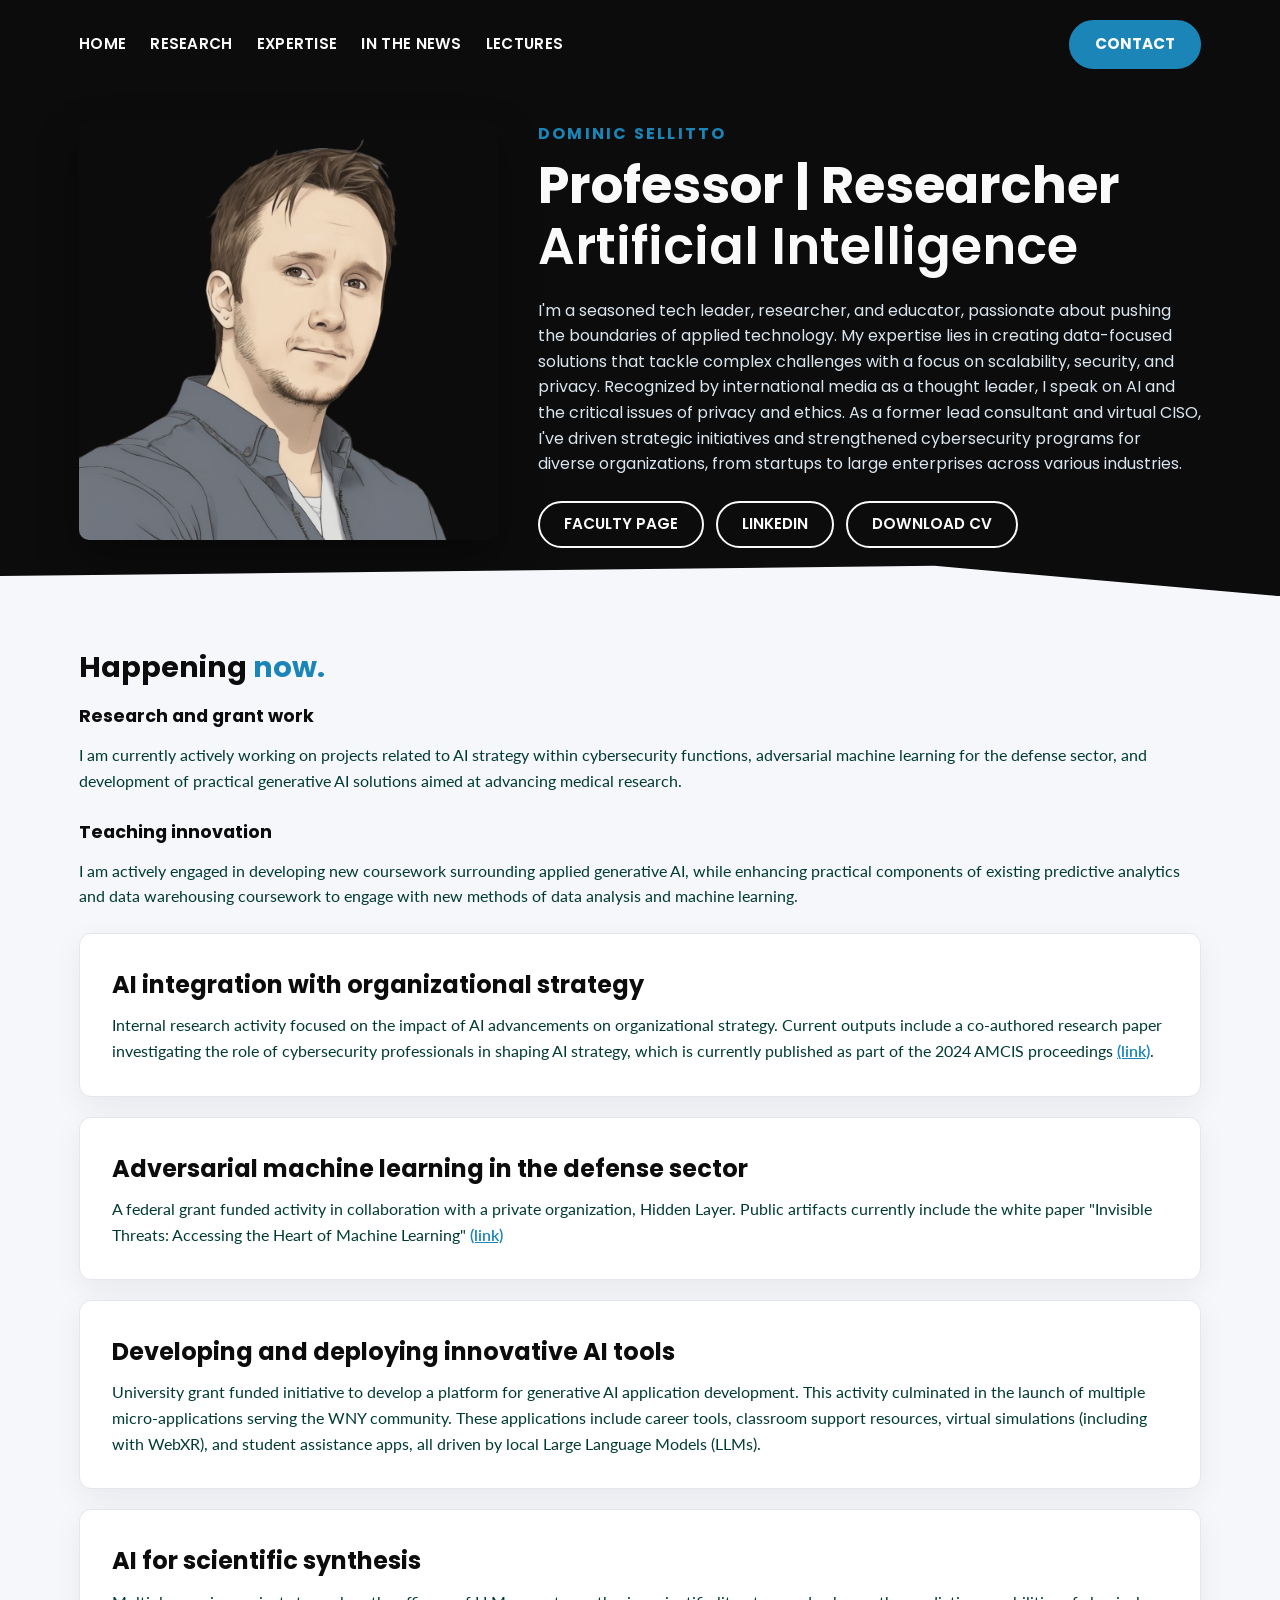
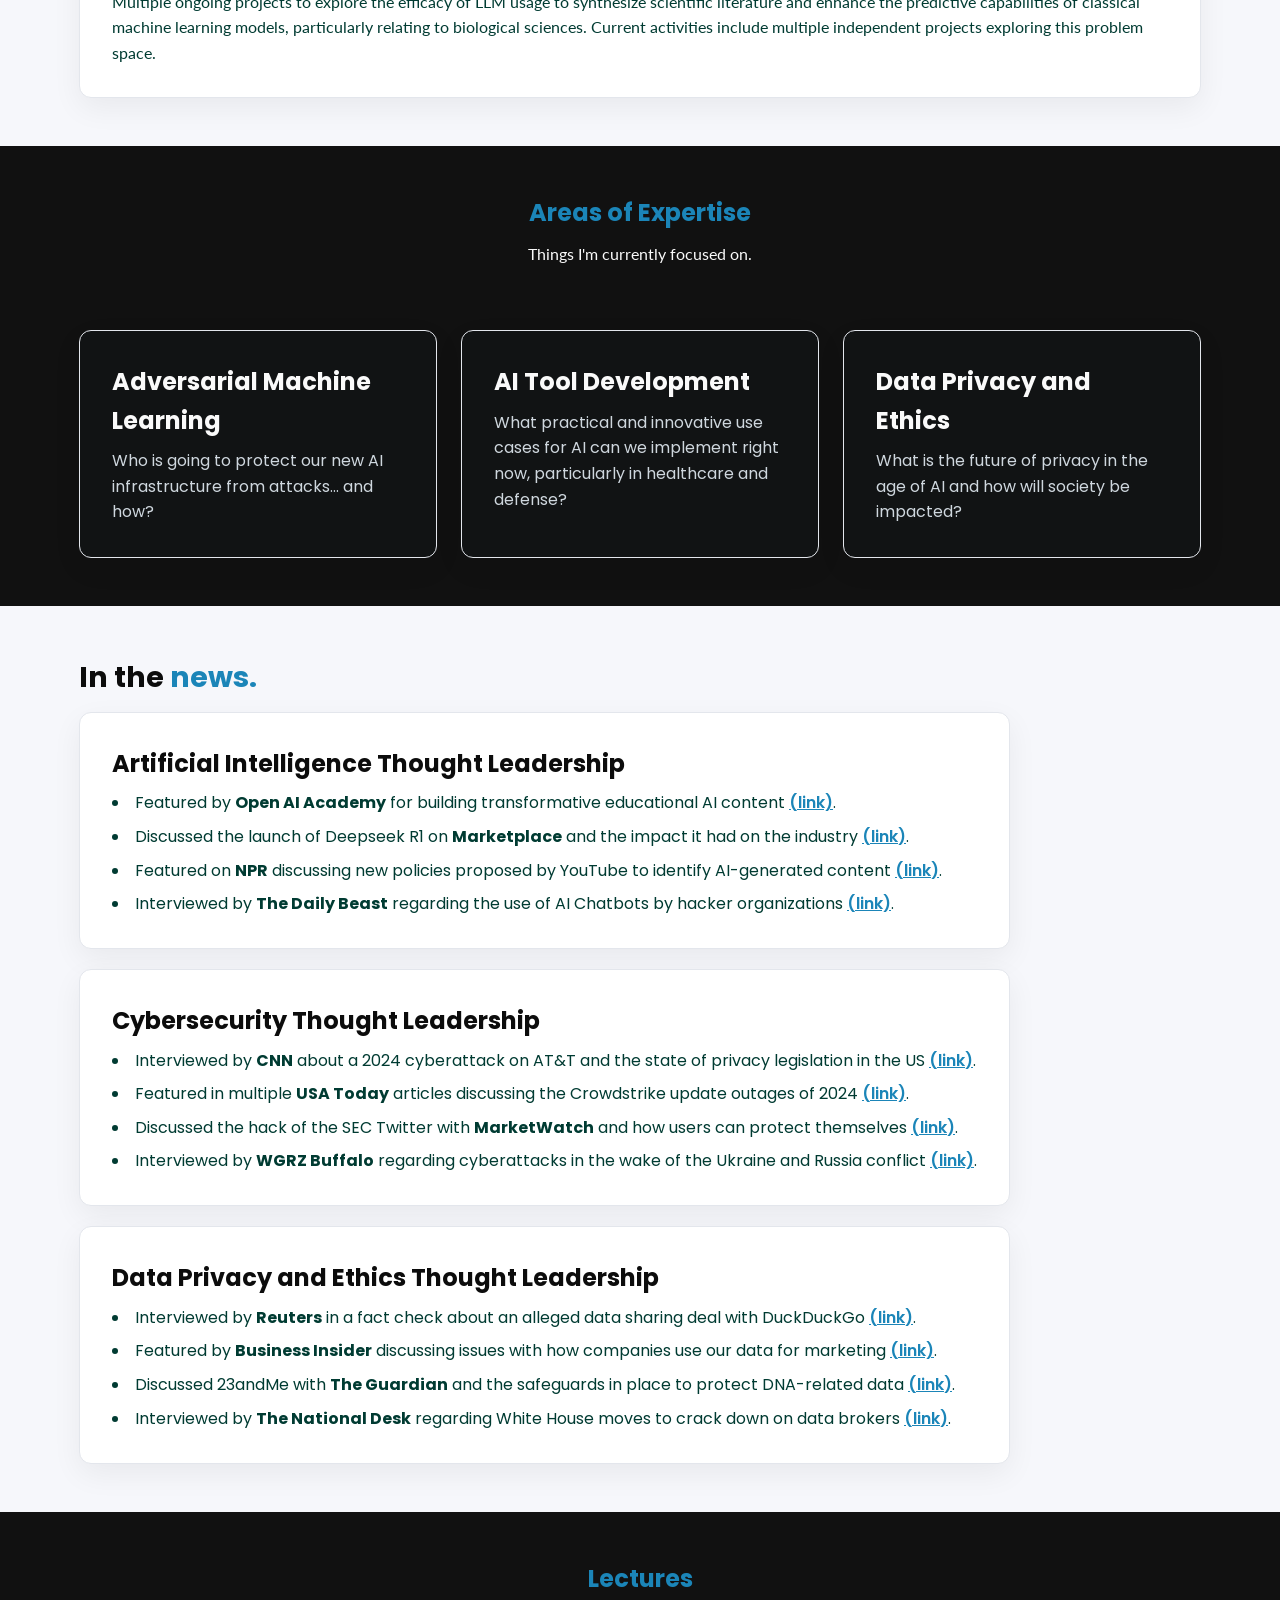
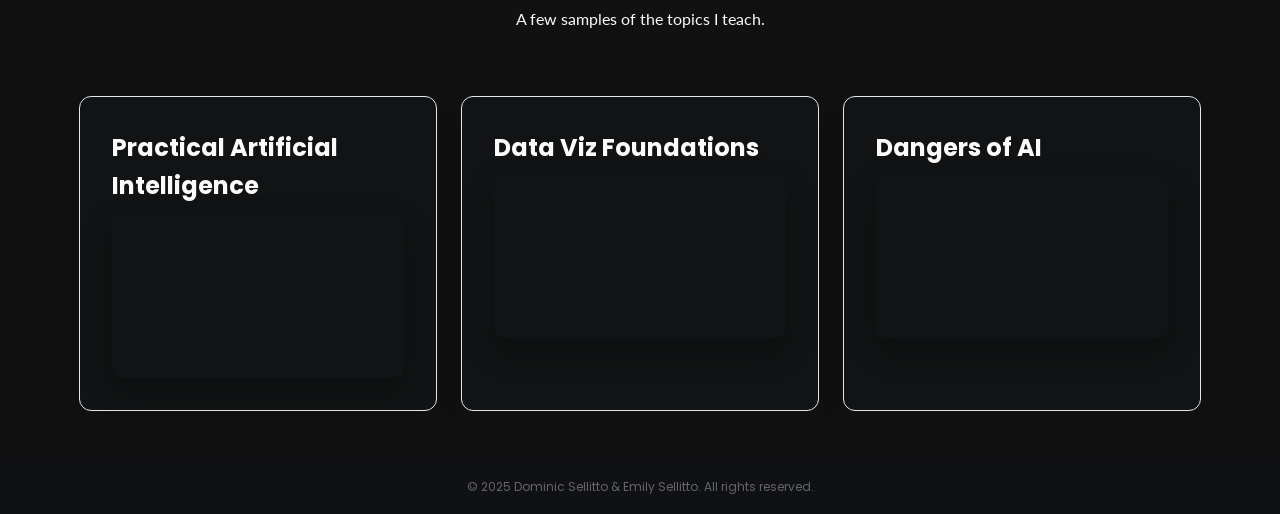
==== commit 48474daa: "Improve site layout and mobile experience" ====
--- a/index.html
+++ b/index.html
@@ -1,44 +1,36 @@
 <!DOCTYPE html>
 <html lang="en">
-<meta name="viewport" content="width=device-width, initial-scale=1.0">
-<meta name="robots" content="index, follow">
-
 <head>
+    <meta charset="UTF-8">
     <meta http-equiv="X-UA-Compatible" content="IE=edge" />
     <meta name="viewport" content="width=device-width, initial-scale=1.0" />
-    <link rel="stylesheet" href="style.css">
-    <link rel="preconnect" href="https://fonts.googleapis.com" />
-    <link rel="preconnect" href="https://fonts.gstatic.com" crossorigin />
+    <meta name="robots" content="index, follow">
+    <title>Professor Sellitto</title>
     <link rel="preconnect" href="https://fonts.googleapis.com" />
     <link rel="preconnect" href="https://fonts.gstatic.com" crossorigin />
     <link
-        href="https://fonts.googleapis.com/css2?family=Lato:wght@100;400;700&family=Poppins:wght@200&display=swap"
+        href="https://fonts.googleapis.com/css2?family=Lato:wght@400;700&family=Poppins:wght@200;400;600&display=swap"
         rel="stylesheet" />
-    <link href="https://fonts.googleapis.com/css2?family=Poppins:wght@200&display=swap" rel="stylesheet" />
-    <title>Professor Sellitto</title>
+    <link rel="stylesheet" href="style.css">
 </head>
-
 <body>
     <header class="top" id="top">
         <div class="container">
-            <nav class="flex items-centre justify-between">
-                <div class="nav-toggle" id="nav-toggle">
+            <nav class="flex items-centre justify-between" aria-label="Primary">
+                <div class="nav-toggle" id="nav-toggle" aria-label="Toggle navigation" aria-expanded="false">
                     <div class="hamburger"></div>
                 </div>
 
-                <div class="left flex justfiy-right">
-                    <div>
-                        <a href="#">Home</a>
-                        <a href="#research">Research</a>
-                        <a href="#expertise">Expertise</a>
-                        <a href="#news">In the news</a></li>
-                        <a href="#lectures">Lectures</a>
-                    </div>
+                <div class="left flex justfiy-right" role="menubar">
+                    <a href="#top" role="menuitem">Home</a>
+                    <a href="#research" role="menuitem">Research</a>
+                    <a href="#expertise" role="menuitem">Expertise</a>
+                    <a href="#news" role="menuitem">In the news</a>
+                    <a href="#lectures" role="menuitem">Lectures</a>
                 </div>
                 <div class="right">
-                    <a href="mailto:dmsellit@buffalo.edu"><button
-                            class="btn btn-primary">Contact</button>
-                    </a></div>
+                    <a class="btn btn-primary" href="mailto:dmsellit@buffalo.edu">Contact</a>
+                </div>
             </nav>
         </div>
     </header>
@@ -53,137 +45,173 @@
     </div>
 
     <header class="bottom">
-        <div class="hero flex justify-between">
-            <div class="left" style="width:50%;">
-                <img src=dompic.png />
-            </div>
-            <div class="right flex-1">
-                <h6>Dominic Sellitto</h6>
-                <h1>
-                    <span style="font-weight:bold; color:white;">Professor | Researcher</span><br />
-                    <span id="changing-word-elements">Artificial Intelligence</span>
-                </h1>
-                <p style="font-size:1; padding-right:2%;"> I'm a seasoned tech leader, researcher, and educator, passionate about pushing the boundaries of applied technology. My expertise lies in creating data-focused solutions that tackle complex challenges with a focus on scalability, security, and privacy. Recognized by international media as a thought leader, I speak on AI and the critical issues of privacy and ethics. As a former lead consultant and virtual CISO, I've driven strategic initiatives and strengthened cybersecurity programs for diverse organizations, from startups to large enterprises across various industries. </p>
-                <div>
-                    <a href="https://management.buffalo.edu/faculty/academic-departments/management-science-systems/faculty/dominic-sellitto.html"
-                        target="_blank" rel="noopener" class="btn btn-tertiary">Faculty Page</a>
-                    <a href="https://www.linkedin.com/in/dominic-sellitto-cissp-99833047/"
-                        target="_blank" rel="noopener" class="btn btn-tertiary">LinkedIn</a>
-                    <a href="https://management.buffalo.edu/content/dam/mgt/Faculty-and-Research/MSS/Documents/dominic-sellitto.pdf" target="_blank" rel="noopener"
-                            class="btn btn-tertiary">DOWNLOAD CV</a>
+        <div class="container">
+            <div class="hero flex justify-between">
+                <div class="left hero-image">
+                    <img src="dompic.png" alt="Dominic Sellitto portrait" />
+                </div>
+                <div class="right flex-1">
+                    <p class="eyebrow">Dominic Sellitto</p>
+                    <h1>
+                        <span class="highlight">Professor | Researcher</span><br />
+                        <span id="changing-word-elements">Artificial Intelligence</span>
+                    </h1>
+                    <p class="lede">I'm a seasoned tech leader, researcher, and educator, passionate about pushing the boundaries
+                        of applied technology. My expertise lies in creating data-focused solutions that tackle complex challenges
+                        with a focus on scalability, security, and privacy. Recognized by international media as a thought leader, I
+                        speak on AI and the critical issues of privacy and ethics. As a former lead consultant and virtual CISO, I've
+                        driven strategic initiatives and strengthened cybersecurity programs for diverse organizations, from startups
+                        to large enterprises across various industries.</p>
+                    <div class="cta-group">
+                        <a href="https://management.buffalo.edu/faculty/academic-departments/management-science-systems/faculty/dominic-sellitto.html"
+                            target="_blank" rel="noopener" class="btn btn-tertiary">Faculty Page</a>
+                        <a href="https://www.linkedin.com/in/dominic-sellitto-cissp-99833047/"
+                            target="_blank" rel="noopener" class="btn btn-tertiary">LinkedIn</a>
+                        <a href="https://management.buffalo.edu/content/dam/mgt/Faculty-and-Research/MSS/Documents/dominic-sellitto.pdf"
+                            target="_blank" rel="noopener" class="btn btn-tertiary">Download CV</a>
+                    </div>
                 </div>
             </div>
         </div>
     </header>
-    <section class="about" id="research">
-        <div class="container flex items-centre">
-            <div class="right flex-1">
-                <h1>Happening <span>now.</span></h1>
-                <h3>Research and grant work</h3>
-                <p> I am currently actively working on projects related to AI strategy within cybersecurity functions, adversarial machine learning for the defense sector, and development of practical generative AI solutions aimed at advancing medical research. </p>
-                <h3>Teaching innovation</h3>
-                <p> I am actively engaged in developing new coursework surrounding applied generative AI, while enhancing practical components of existing predictive analytics and data warehousing coursework to engage with new methods of data analysis and machine learning.. </p>
-                <div class="card-container">
-                    <div class="card">
-                        <h2>AI integration with organizational strategy</h2>
-                        <p style="margin-bottom:0px; padding-top:0px;">Internal research activity focused on the impact of AI advancements on organizational strategy. Current outputs include a co-authored research paper investigating the role of cybersecurity professionals in shaping AI strategy, which is currently published as part of the 2024 AMCIS proceedings <a href="https://aisel.aisnet.org/amcis2024/security/security/29/" class="card-link">(link)</a>.</p>
-                    </div>
-                    <div class="card">
-                        <h2>Adversarial machine learning in the defense sector</h2>
-                        <p style="margin-bottom:0px;">A federal grant funded activity in collaboration with a private organization, Hidden Layer. Public artifacts currently include the white paper "Invisible Threats: Accessing the Heart of Machine Learning" <a href="https://ugc.production.linktr.ee/d94fd73a-9c98-4e66-a23a-7fd6bb669dbf_DoD-AML-Whitepaper.pdf" class="card-link">(link)</a></p>
-                    </div>
-                    <div class="card">
-                        <h2>Developing and deploying innovative AI tools</h2>
-                        <p style="margin-bottom:0px;">University grant funded initiative to develop a platform for generative AI application development. This activity culminated in the launch of multiple micro-applications serving the WNY community. These applications include career tools, classroom support resources, virtual simulations (including with WebXR), and student assistance apps, all driven by local Large Language Models (LLMs).</p>
-                    </div>
-                    <div class="card">
-                        <h2>AI for scientific synthesis</h2>
-                        <p style="margin-bottom:0px;">Multiple ongoing projects to explore the efficacy of LLM usage to synthesize scientific literature and enhance the predictive capabilities of classical machine learning models, particularly relating to biological sciences. Current activities include multiple independent projects exploring this problem space.</p>
-                    </div>
-                </div>
-                  </div>
-        </div>
-    </section>
-    <section class="services" id="expertise">
-        <div class="container">
-            <h1 class="services-head">Areas of Expertise</h1>
-            <p style="margin-bottom:2%;">Things I'm currently focused on.</p>
-            <div class="card-grid">
-                <div class="card">
-                    <img src="" />
-                    <h2>Adversarial Machine Learning</h2>
-                    <p> Who is going to protect our new AI infrastructure from attacks... and how? </p>
-                </div>
-                <div class="card">
-                    <img src="" />
-                    <h2>AI Tool Development</h2>
-                    <p> What practical and innovative use cases for AI can we implement right now, particularly in healthcare and defense? </p>
-                </div>
-                <div class="card">
-                    <img src="" />
-                    <h2>Data Privacy and Ethics</h2>
-                    <p> What is the future of privacy in the age of AI and how will society be impacted? </p>
-                </div>
-            </div>
-        </div>
-    </section>
-    <section class="about" id="news">
-        <div class="container flex items-centre">
-            <div class="right flex-1">
-                <h1>In the <span>news.</span></h1>
-                <div class="card-container">
-                    <div class="card">
-                        <h2>Artificial Intelligence Thought Leadership</h2>
-                        <ul style="text-align: left; list-style-position: inside; margin-top:1%;">
-                            <li> Featured by <strong>Open AI Academy</strong> for building transformative educational AI content<a href="https://academy.openai.com/public/videos/dominic-sellitto-applied-ai-for-managers-2025-08-19" class="card-link">(link)</a>. </li>
-                            <li> Discussed the launch of Deepseek R1 on <strong>Marketplace</strong> and the impact it had on the industry <a href="https://www.marketplace.org/2025/02/05/what-you-should-know-about-the-chinese-start-up-deepseek" class="card-link">(link)</a>. </li>
-                            <li> Featured on <strong>NPR</strong> discussing new policies proposed by YouTube to identify AI-generated content <a href="https://www.npr.org/2024/03/20/1239609121/videos-using-ao-are-popping-up-on-youtube-how-is-youtube-responding" class="card-link">(link)</a>. </li>
-                            <li> Interviewed by <strong>The Daily Beast</strong> regarding the use of AI Chatbots by hacker organizations <a href="https://www.thedailybeast.com/inside-the-underground-world-of-black-market-ai-chatbots" class="card-link">(link)</a>. </li>
-                        </ul>
-                    </div>
-                    <div class="card">
-                        <h2>Cybersecurity Thought Leadership</h2>
-                        <ul style="text-align: left; list-style-position: inside; margin-top:1%;">
-                            <li> Interviewed by <strong>CNN</strong> about a 2024 cyberattack on AT&T and the state of privacy legislation in the US <a href="https://www.cnn.com/2024/07/18/tech/att-cyberattacks-data-privacy-laws/index.html" class="card-link">(link)</a>. </li>
-                            <li> Featured in multiple <strong>USA Today</strong> articles discussing the Crowdstrike update outages of 2024 <a href="https://www.usatoday.com/story/money/2024/07/20/how-microsoft-crowdstrike-update-large-impact/74477759007/" class="card-link">(link)</a>. </li>
-                            <li> Discussed the hack of the SEC Twitter with <strong>MarketWatch</strong> and how users can protect themselves <a href="https://www.marketwatch.com/story/sec-twitter-hack-heres-how-to-protect-your-own-account-on-x-42a89df0" class="card-link">(link)</a>. </li>
-                            <li> Interviewed by <strong>WGRZ Buffalo</strong> regarding cyberattacks in the wake of the Ukraine and Russia conflict <a href="https://www.wgrz.com/article/tech/experts-wny-discuss-federal-cyberattack-warning-tied-ukraine-situation/71-17d2d8e1-7877-427d-a33e-667f34910eb2" class="card-link">(link)</a>. </li>
-                        </ul>
-                    </div>
-                    <div class="card">
-                        <h2>Data Privacy and Ethics Thought Leadership</h2>
-                        <ul style="text-align: left; list-style-position: inside; margin-top:1%;">
-                            <li> Interviewed by <strong>Reuters</strong> in a fact check about an alleged data sharing deal with DuckDuckGo <a href="https://www.reuters.com/article/factcheck-duckduckgo-gates-track-idUSL1N3792HE/" class="card-link">(link)</a>. </li>
-                            <li> Featured by <strong>Business Insider</strong> discussing issues with how companies use our data for marketing <a href="https://www.businessinsider.com/websites-know-who-you-are-data-brokers-privacy-online-shopping-2024-3" class="card-link">(link)</a>. </li>
-                            <li> Discussed 23andMe with <strong>The Guardian</strong> and the safeguards in place to protect DNA-related data <a href="https://www.theguardian.com/technology/2024/feb/17/23andme-dna-data-security-finance" class="card-link">(link)</a>. </li>
-                            <li> Interviewed by <strong>The National Desk</strong> regarding White House moves to crack down on data brokers <a href="https://thenationaldesk.com/news/americas-news-now/biden-administration-considering-crackdown-on-firms-selling-americans-data" class="card-link">(link)</a>. </li>
-                        </ul>
-                    </div>
-                </div>
-            </div>
-        </div>
-    </section>
-    <section class="services" id="lectures">
-        <div class="container">
-            <h1 class="services-head">Lectures</h1>
-            <p style="margin-bottom:2%;">A few samples of the topics I teach.</p>
-            <div class="card-grid">
-                <div class="card">
-                    <h2>Practical Artificial Intelligence</h2></br>
-                    <iframe width="90%" height="90%" src="https://www.youtube.com/embed/snqFkucL3WU?si=8gMvrfFLTAsBFDrU" title="YouTube video player" frameborder="0" allow="accelerometer; autoplay; clipboard-write; encrypted-media; gyroscope; picture-in-picture; web-share" referrerpolicy="strict-origin-when-cross-origin" allowfullscreen></iframe>
-                </div>
-                <div class="card">
-                    <h2>Data Viz Foundations</h2></br>
-                    <iframe width="90%" height="90%" src="https://www.youtube.com/embed/JNGGuMgoPw0?si=9z2b2nIGKAN1Kj9y" title="YouTube video player" frameborder="0" allow="accelerometer; autoplay; clipboard-write; encrypted-media; gyroscope; picture-in-picture; web-share" referrerpolicy="strict-origin-when-cross-origin" allowfullscreen></iframe>
-                </div>
-                <div class="card">
-                    <h2>Dangers of AI</h2></br>
-                    <iframe width="90%" height="90%" src="https://www.youtube.com/embed/6w576iDGIwo?si=DyUjaRDq5aXZCH0c" title="YouTube video player" frameborder="0" allow="accelerometer; autoplay; clipboard-write; encrypted-media; gyroscope; picture-in-picture; web-share" referrerpolicy="strict-origin-when-cross-origin" allowfullscreen></iframe>
-                </div>
-            </div>
-        </div>
-    </section>
-    <footer style="text-align:center; font-size:12px; color:#666; padding:10px 0;"> &copy; 2025 Dominic Sellitto & Emily Sellitto. All rights reserved. </footer>
+
+    <main>
+        <section class="about" id="research">
+            <div class="container flex items-centre">
+                <div class="right flex-1">
+                    <h1>Happening <span>now.</span></h1>
+                    <h3>Research and grant work</h3>
+                    <p> I am currently actively working on projects related to AI strategy within cybersecurity functions,
+                        adversarial machine learning for the defense sector, and development of practical generative AI solutions aimed at advancing
+                        medical research. </p>
+                    <h3>Teaching innovation</h3>
+                    <p> I am actively engaged in developing new coursework surrounding applied generative AI, while enhancing practical
+                        components of existing predictive analytics and data warehousing coursework to engage with new methods of data analysis
+                        and machine learning. </p>
+                    <div class="card-container">
+                        <div class="card">
+                            <h2>AI integration with organizational strategy</h2>
+                            <p style="margin-bottom:0px; padding-top:0px;">Internal research activity focused on the impact of AI advancements on organizational
+                                strategy. Current outputs include a co-authored research paper investigating the role of cybersecurity professionals in shaping AI
+                                strategy, which is currently published as part of the 2024 AMCIS proceedings <a href="https://aisel.aisnet.org/amcis2024/security/security/29/"
+                                    class="card-link">(link)</a>.</p>
+                        </div>
+                        <div class="card">
+                            <h2>Adversarial machine learning in the defense sector</h2>
+                            <p style="margin-bottom:0px;">A federal grant funded activity in collaboration with a private organization, Hidden Layer. Public artifacts
+                                currently include the white paper "Invisible Threats: Accessing the Heart of Machine Learning" <a href="https://ugc.production.linktr.ee/d94fd73a-9c98-4e66-a23a-7fd6bb669dbf_DoD-AML-Whitepaper.pdf"
+                                    class="card-link">(link)</a></p>
+                        </div>
+                        <div class="card">
+                            <h2>Developing and deploying innovative AI tools</h2>
+                            <p style="margin-bottom:0px;">University grant funded initiative to develop a platform for generative AI application development. This activity culminated
+                                in the launch of multiple micro-applications serving the WNY community. These applications include career tools, classroom support resources,
+                                virtual simulations (including with WebXR), and student assistance apps, all driven by local Large Language Models (LLMs).</p>
+                        </div>
+                        <div class="card">
+                            <h2>AI for scientific synthesis</h2>
+                            <p style="margin-bottom:0px;">Multiple ongoing projects to explore the efficacy of LLM usage to synthesize scientific literature and enhance the predictive
+                                capabilities of classical machine learning models, particularly relating to biological sciences. Current activities include multiple independent
+                                projects exploring this problem space.</p>
+                        </div>
+                    </div>
+                </div>
+            </div>
+        </section>
+
+        <section class="services" id="expertise">
+            <div class="container">
+                <h1 class="services-head">Areas of Expertise</h1>
+                <p class="section-subtitle">Things I'm currently focused on.</p>
+                <div class="card-grid">
+                    <div class="card">
+                        <h2>Adversarial Machine Learning</h2>
+                        <p> Who is going to protect our new AI infrastructure from attacks... and how? </p>
+                    </div>
+                    <div class="card">
+                        <h2>AI Tool Development</h2>
+                        <p> What practical and innovative use cases for AI can we implement right now, particularly in healthcare and defense? </p>
+                    </div>
+                    <div class="card">
+                        <h2>Data Privacy and Ethics</h2>
+                        <p> What is the future of privacy in the age of AI and how will society be impacted? </p>
+                    </div>
+                </div>
+            </div>
+        </section>
+
+        <section class="about" id="news">
+            <div class="container flex items-centre">
+                <div class="right flex-1">
+                    <h1>In the <span>news.</span></h1>
+                    <div class="card-container">
+                        <div class="card">
+                            <h2>Artificial Intelligence Thought Leadership</h2>
+                            <ul class="list">
+                                <li> Featured by <strong>Open AI Academy</strong> for building transformative educational AI content <a href="https://academy.openai.com/public/videos/dominic-sellitto-applied-ai-for-managers-2025-08-19" class="card-link">(link)</a>. </li>
+                                <li> Discussed the launch of Deepseek R1 on <strong>Marketplace</strong> and the impact it had on the industry <a href="https://www.marketplace.org/2025/02/05/what-you-should-know-about-the-chinese-start-up-deepseek" class="card-link">(link)</a>. </li>
+                                <li> Featured on <strong>NPR</strong> discussing new policies proposed by YouTube to identify AI-generated content <a href="https://www.npr.org/2024/03/20/1239609121/videos-using-ao-are-popping-up-on-youtube-how-is-youtube-responding" class="card-link">(link)</a>. </li>
+                                <li> Interviewed by <strong>The Daily Beast</strong> regarding the use of AI Chatbots by hacker organizations <a href="https://www.thedailybeast.com/inside-the-underground-world-of-black-market-ai-chatbots" class="card-link">(link)</a>. </li>
+                            </ul>
+                        </div>
+                        <div class="card">
+                            <h2>Cybersecurity Thought Leadership</h2>
+                            <ul class="list">
+                                <li> Interviewed by <strong>CNN</strong> about a 2024 cyberattack on AT&T and the state of privacy legislation in the US <a href="https://www.cnn.com/2024/07/18/tech/att-cyberattacks-data-privacy-laws/index.html" class="card-link">(link)</a>. </li>
+                                <li> Featured in multiple <strong>USA Today</strong> articles discussing the Crowdstrike update outages of 2024 <a href="https://www.usatoday.com/story/money/2024/07/20/how-microsoft-crowdstrike-update-large-impact/74477759007/" class="card-link">(link)</a>. </li>
+                                <li> Discussed the hack of the SEC Twitter with <strong>MarketWatch</strong> and how users can protect themselves <a href="https://www.marketwatch.com/story/sec-twitter-hack-heres-how-to-protect-your-own-account-on-x-42a89df0" class="card-link">(link)</a>. </li>
+                                <li> Interviewed by <strong>WGRZ Buffalo</strong> regarding cyberattacks in the wake of the Ukraine and Russia conflict <a href="https://www.wgrz.com/article/tech/experts-wny-discuss-federal-cyberattack-warning-tied-ukraine-situation/71-17d2d8e1-7877-427d-a33e-667f34910eb2" class="card-link">(link)</a>. </li>
+                            </ul>
+                        </div>
+                        <div class="card">
+                            <h2>Data Privacy and Ethics Thought Leadership</h2>
+                            <ul class="list">
+                                <li> Interviewed by <strong>Reuters</strong> in a fact check about an alleged data sharing deal with DuckDuckGo <a href="https://www.reuters.com/article/factcheck-duckduckgo-gates-track-idUSL1N3792HE/" class="card-link">(link)</a>. </li>
+                                <li> Featured by <strong>Business Insider</strong> discussing issues with how companies use our data for marketing <a href="https://www.businessinsider.com/websites-know-who-you-are-data-brokers-privacy-online-shopping-2024-3" class="card-link">(link)</a>. </li>
+                                <li> Discussed 23andMe with <strong>The Guardian</strong> and the safeguards in place to protect DNA-related data <a href="https://www.theguardian.com/technology/2024/feb/17/23andme-dna-data-security-finance" class="card-link">(link)</a>. </li>
+                                <li> Interviewed by <strong>The National Desk</strong> regarding White House moves to crack down on data brokers <a href="https://thenationaldesk.com/news/americas-news-now/biden-administration-considering-crackdown-on-firms-selling-americans-data" class="card-link">(link)</a>. </li>
+                            </ul>
+                        </div>
+                    </div>
+                </div>
+            </div>
+        </section>
+
+        <section class="services" id="lectures">
+            <div class="container">
+                <h1 class="services-head">Lectures</h1>
+                <p class="section-subtitle">A few samples of the topics I teach.</p>
+                <div class="card-grid">
+                    <div class="card">
+                        <h2>Practical Artificial Intelligence</h2>
+                        <div class="video-wrapper">
+                            <iframe src="https://www.youtube.com/embed/snqFkucL3WU?si=8gMvrfFLTAsBFDrU" title="Practical Artificial Intelligence lecture video"
+                                frameborder="0" allow="accelerometer; autoplay; clipboard-write; encrypted-media; gyroscope; picture-in-picture; web-share"
+                                referrerpolicy="strict-origin-when-cross-origin" allowfullscreen></iframe>
+                        </div>
+                    </div>
+                    <div class="card">
+                        <h2>Data Viz Foundations</h2>
+                        <div class="video-wrapper">
+                            <iframe src="https://www.youtube.com/embed/JNGGuMgoPw0?si=9z2b2nIGKAN1Kj9y" title="Data Viz Foundations lecture video"
+                                frameborder="0" allow="accelerometer; autoplay; clipboard-write; encrypted-media; gyroscope; picture-in-picture; web-share"
+                                referrerpolicy="strict-origin-when-cross-origin" allowfullscreen></iframe>
+                        </div>
+                    </div>
+                    <div class="card">
+                        <h2>Dangers of AI</h2>
+                        <div class="video-wrapper">
+                            <iframe src="https://www.youtube.com/embed/6w576iDGIwo?si=DyUjaRDq5aXZCH0c" title="Dangers of AI lecture video"
+                                frameborder="0" allow="accelerometer; autoplay; clipboard-write; encrypted-media; gyroscope; picture-in-picture; web-share"
+                                referrerpolicy="strict-origin-when-cross-origin" allowfullscreen></iframe>
+                        </div>
+                    </div>
+                </div>
+            </div>
+        </section>
+    </main>
+
+    <footer class="site-footer">&copy; 2025 Dominic Sellitto &amp; Emily Sellitto. All rights reserved.</footer>
+    <script src="script.js"></script>
 </body>
-<script src="script.js"></script>
 </html>
--- a/style.css
+++ b/style.css
@@ -19,79 +19,33 @@
     scroll-behavior: smooth;
 }
 
+body {
+    font-family: "Poppins", sans-serif;
+    color: var(--bgDark);
+    background-color: #f6f7fb;
+    line-height: 1.6;
+}
+
+a {
+    color: inherit;
+    text-decoration: none;
+}
+
+a:hover {
+    color: var(--primary);
+}
+
 header.top {
     background-color: var(--bgDark);
+    position: sticky;
+    top: 0;
+    z-index: 1000;
 }
 
 header.bottom {
     background-color: var(--bgDark);
     clip-path: polygon(0 0, 100% 0, 100% 100%, 73% 94%, 0 96%);
-}
-
-.large-image {
-    width: 400px;
-    height: 400px;
-}
-
-/* HIDE MOBILE MENU BY DEFAULT ON DESKTOP/LARGE SCREENS */
-.mobile-menu {
-    display: none;
-}
-
-header nav .left a {
-    color: var(--white);
-    text-decoration: none;
-    margin-right: 2rem;
-    text-transform: uppercase;
-    transition: all 0.2s ease;
-}
-
-header nav .left a:hover {
-    color: var(--primary);
-}
-
-header nav {
-    padding: 2rem 0;
-}
-
-header nav .logo {
-    margin-right: 3rem;
-}
-
-body {
-    font-family: "Poppins", sans-serif;
-}
-
-.card-container {
-    display: flex;
-    flex-direction: column;
-    align-items: center;
-    justify-content: center;
-    gap: 20px;
-    width: 80%;
-    margin: 0 auto;
-}
-
-.card {
-    background-color: #fff;
-    border: 1px solid #ddd;
-    border-radius: 8px;
-    box-shadow: 0 4px 8px rgba(0, 0, 0, 0.1);
-    padding: 3%;
-    text-align: center;
-    width: 100%;
-    box-sizing: border-box;
-}
-
-.card-link {
-    color: var(--primary);
-    text-decoration: underline;
-    font-weight: 600;
-    transition: color 0.2s ease;
-}
-
-.card-link:hover {
-    color: var(--secondary);
+    padding-bottom: 3rem;
 }
 
 .container {
@@ -100,50 +54,92 @@
     margin: 0 auto;
 }
 
+nav {
+    padding: 1.25rem 0;
+    align-items: center;
+}
+
+header nav .left {
+    display: flex;
+    gap: 1.5rem;
+    text-transform: uppercase;
+    font-size: 0.95rem;
+}
+
+header nav .left a {
+    color: var(--white);
+    letter-spacing: 0.02em;
+    font-weight: 600;
+}
+
+header nav .left a:hover {
+    color: var(--primary);
+}
+
+header nav .right {
+    display: flex;
+    align-items: center;
+}
+
 .hero {
-    padding-top: 0rem;
-    padding-bottom: 1rem;
-}
-
-.hero .left img {
-    width: 700px;
-    height: 700px;
+    display: flex;
+    align-items: center;
+    gap: 2.5rem;
+    padding-top: 2rem;
 }
 
 .hero .right {
     color: var(--white);
 }
 
-.hero .right h6 {
-    font-size: 4vw;
-    color: var(--primary);
+.hero-image img {
+    width: 100%;
+    max-width: 480px;
+    height: auto;
+    border-radius: 10px;
+    box-shadow: 0 18px 40px rgba(0, 0, 0, 0.35);
+}
+
+.eyebrow {
+    color: var(--primary);
+    text-transform: uppercase;
+    letter-spacing: 0.14em;
+    font-weight: 700;
     margin-bottom: 0.5rem;
 }
 
-.hero .right h1 {
-    font-size: 3vw;
-    font-weight: 100;
+.hero h1 {
+    font-size: clamp(2rem, 4vw, 3.2rem);
+    font-weight: 600;
     line-height: 1.2;
-    margin-bottom: 2rem;
-}
-
-.hero .right h1 span {
-    color: var(--primary);
-}
-
-.hero .right p {
-    line-height: 1.9;
-    margin-bottom: 1rem;
+    margin-bottom: 1.25rem;
+}
+
+.highlight {
+    font-weight: 700;
+    color: var(--white);
+}
+
+.lede {
+    color: #d9e5ef;
+    margin-bottom: 1.5rem;
+    max-width: 760px;
+}
+
+.cta-group {
+    display: flex;
+    flex-wrap: wrap;
+    gap: 0.75rem;
 }
 
 section {
-    padding: 3rem;
+    padding: 3rem 0;
 }
 
 section.about h1 {
-    margin-bottom: 1rem;
-    font-size: 1.6rem;
-    font-weight: 600;
+    margin-bottom: 0.75rem;
+    font-size: 1.8rem;
+    font-weight: 700;
 }
 
 section.about h1 span {
@@ -151,108 +147,125 @@
 }
 
 section.about h3 {
-    font-size: 1rem;
-    margin-bottom: 1rem;
-    font-weight: 600;
+    font-size: 1.1rem;
+    margin-bottom: 0.75rem;
+    font-weight: 700;
 }
 
 section.about p {
     font-family: "Lato", sans-serif;
     color: var(--secondary);
-    line-height: 1.2rem;
-    margin-bottom: 2rem;
-}
-
-section.about .socials {
-    display: flex;
-}
-
-section.about .socials a {
-    display: flex;
-    align-items: center;
-    justify-content: center;
-    width: 35px;
-    margin-right: 0.8rem;
-    border-radius: 50%;
-}
-
-section.about .socials a:hover {
-    background: var(--primary);
-}
-
-section.services {
-    background: rgb(17, 17, 17);
-}
-
-.services-head {
-    color: rgb(10, 9, 9);
-    text-align: center;
-    margin-bottom: 1rem;
-    line-height: 0.5rem;
-    color: var(--primary);
-}
-
-.services-head + p {
+    margin-bottom: 1.5rem;
+}
+
+.section-subtitle {
     color: var(--white);
     font-family: "Lato", sans-serif;
     margin-bottom: 1rem;
     text-align: center;
-    margin-bottom: 6rem;
     font-weight: 400;
 }
 
-.card img {
-    background: white;
+section.about .socials {
+    display: flex;
+}
+
+.card-container {
+    display: flex;
+    flex-direction: column;
+    gap: 20px;
+    width: 100%;
+    margin: 0 auto;
+}
+
+.card {
+    background-color: #fff;
+    border: 1px solid #e3e6ec;
+    border-radius: 12px;
+    box-shadow: 0 10px 30px rgba(0, 0, 0, 0.06);
+    padding: 2rem;
+    text-align: left;
+    width: 100%;
+}
+
+.card h2 {
+    margin-bottom: 0.5rem;
+}
+
+.card-link {
+    color: var(--primary);
+    text-decoration: underline;
+    font-weight: 600;
+    transition: color 0.2s ease;
+}
+
+.card-link:hover {
+    color: var(--secondary);
+}
+
+section.services {
+    background: rgb(17, 17, 17);
+    color: var(--white);
+}
+
+.services-head {
+    text-align: center;
+    margin-bottom: 0.5rem;
+    color: var(--primary);
+}
+
+.services-head + p {
+    margin-bottom: 4rem;
 }
 
 section.services .card-grid {
     display: grid;
-    grid-template-columns: repeat(auto-fit, minmax(350px, 1fr));
-    gap: 2rem;
-    max-width: 100%;
-    margin: 0 auto;
-    padding-top: 2rem;
+    grid-template-columns: repeat(auto-fit, minmax(280px, 1fr));
+    gap: 1.5rem;
+    width: 100%;
 }
 
 section.services .card-grid .card {
-    background: var(--white);
-    padding: 3rem 2rem;
-    text-align: center;
-    transition: all 0.2s ease;
-    width: 100%;
-    box-sizing: border-box;
-}
-
-section.services .card-grid .card img {
+    background: #111314;
+    color: var(--white);
+    transition: transform 0.2s ease, box-shadow 0.2s ease;
+    position: relative;
+}
+
+section.services .card-grid .card:hover {
+    transform: translateY(-6px);
+    box-shadow: 0 12px 28px rgba(0, 0, 0, 0.35);
+}
+
+section.services .card-grid .card p {
+    color: #cfd7de;
+}
+
+.list {
+    list-style-position: inside;
+    line-height: 1.5;
+    color: var(--secondary);
+}
+
+.list li + li {
+    margin-top: 0.6rem;
+}
+
+.video-wrapper {
+    position: relative;
+    width: 100%;
+    padding-top: 56.25%;
+    overflow: hidden;
+    border-radius: 10px;
+    box-shadow: 0 12px 28px rgba(0, 0, 0, 0.25);
+}
+
+.video-wrapper iframe {
     position: absolute;
-    top: -1.5rem;
-    left: 50%;
-    transform: translateX(-50%);
-    color: var();
-}
-
-section.services .card-grid .card h2 {
-    font-weight: 600;
-    font-size: 1.2rem;
-    margin-bottom: 0.5rem;
-}
-
-section.services .card-grid .card p {
-    font-family: "Lato", sans-serif;
-    color: var(--seconday);
-    line-height: 1.6;
-}
-
-section.services .card-grid .card:hover {
-    background: var(--primary);
-}
-
-section.services .card-grid .card:hover h2 {
-    color: var(--white);
-}
-
-section.services .card-grid .card:hover p {
-    color: var(--white);
+    top: 0;
+    left: 0;
+    width: 100%;
+    height: 100%;
 }
 
 .flex {
@@ -267,61 +280,37 @@
     justify-content: space-between;
 }
 
-.justify-center {
-    justify-content: center;
-}
-
-.justify-right {
-    justify-content: right;
-}
-
 .btn {
-    padding: 0.6rem 2rem;
-    font-size: 1rem;
-    font-weight: 600;
+    padding: 0.65rem 1.5rem;
+    font-size: 0.95rem;
+    font-weight: 700;
     border: 2px solid transparent;
     outline: none;
     cursor: pointer;
     text-transform: uppercase;
     transition: all 0.2s ease;
-}
-
-/* Primary Button (Contact) */
+    text-align: center;
+    border-radius: 50px;
+    display: inline-block;
+}
+
 .btn-primary {
     background-color: var(--primary);
-    color: var(--secondary);
-    margin-top: -15rem;
+    color: var(--white);
+    border-color: var(--primary);
 }
 
 .btn-primary:hover {
     background: transparent;
-    border-color: var(--primary);
-    color: var(--primary);
-}
-
-.flex-1 {
-    flex: 1;
-}
-
-/* Secondary Button (Download CV) */
-.btn-secondary {
-    background: transparent;
-    color: var(--primary);
-    border-color: var(--primary);
-}
-
-.btn-secondary:hover {
-    background: var(--primary);
-    color: var(--secondary);
-}
-
-/* Tertiary Buttons (Faculty & LinkedIn) - Matches secondary/CV button style */
+    color: var(--primary);
+}
+
 .btn-tertiary {
     background: transparent;
     color: var(--white);
     border: 2px solid var(--white);
-    padding: 0.6rem 2rem;
-    font-size: 1rem;
+    padding: 0.6rem 1.5rem;
+    font-size: 0.95rem;
     font-weight: 600;
     outline: none;
     cursor: pointer;
@@ -329,7 +318,6 @@
     transition: all 0.2s ease;
     text-decoration: none;
     display: inline-block;
-    margin-right: 1rem;
 }
 
 .btn-tertiary:hover {
@@ -341,44 +329,11 @@
     margin-left: 1rem;
 }
 
-/* INTERMEDIATE MEDIA QUERY TO PREVENT HERO IMAGE OVERLAP */
-@media(max-width: 1152px) {
-    .hero .left img {
-        width: 100%;
-        height: auto;
-        max-width: 450px;
-    }
-
-    .hero .left {
-        width: 40%;
-    }
-
-    .hero .right {
-        width: 60%;
-        padding-right: 15px;
-    }
-
-    .hero .right h6 {
-        font-size: 6vw;
-    }
-
-    .hero .right h1 {
-        font-size: 4vw;
-        margin-bottom: 1rem;
-    }
-
-    .hero .right p {
-        font-size: 1rem !important;
-    }
-}
-
-
-/* --- Mobile Menu & Hamburger Base Styles (Hidden on Desktop) --- */
 .nav-toggle {
     display: none;
     cursor: pointer;
     padding: 10px;
-    z-index: 1000;
+    z-index: 1001;
 }
 
 .hamburger {
@@ -407,173 +362,119 @@
     transform: translateY(8px);
 }
 
-/* --- Mobile Styles (max-width: 600px) --- */
-@media(max-width: 600px) {
-
-    /* HIDE THE DESKTOP NAV ITEMS */
-    header nav .left {
-        display: none;
-    }
-
+.mobile-menu {
+    display: none;
+    position: fixed;
+    top: 0;
+    left: 0;
+    width: 100%;
+    height: 100vh;
+    background-color: var(--bgDark);
+    z-index: 999;
+    transform: translateX(-100%);
+    transition: transform 0.3s ease-in-out;
+    flex-direction: column;
+    justify-content: center;
+    align-items: center;
+    gap: 1rem;
+}
+
+.mobile-menu.open {
+    transform: translateX(0);
+}
+
+.mobile-menu a {
+    color: var(--white);
+    font-size: 1.4rem;
+    padding: 0.6rem 0;
+    width: 80%;
+    text-align: center;
+    border-bottom: 1px solid rgba(255, 255, 255, 0.08);
+}
+
+.nav-toggle.active .hamburger {
+    background-color: transparent;
+}
+
+.nav-toggle.active .hamburger::before {
+    transform: rotate(45deg);
+}
+
+.nav-toggle.active .hamburger::after {
+    transform: rotate(-45deg);
+}
+
+.site-footer {
+    text-align: center;
+    font-size: 0.75rem;
+    color: #666;
+    padding: 18px 0;
+    background: #0f1114;
+}
+
+body.menu-open {
+    overflow: hidden;
+}
+
+@media(max-width: 1050px) {
+    .hero {
+        flex-direction: column;
+        text-align: center;
+    }
+
+    .hero-image {
+        display: flex;
+        justify-content: center;
+    }
+
+    .cta-group {
+        justify-content: center;
+    }
+}
+
+@media(max-width: 768px) {
+    header nav .left,
     header nav .right {
         display: none;
     }
 
-    /* SHOW HAMBURGER */
     .nav-toggle {
         display: block;
-        order: -1;
-        margin-left: 15px;
+        margin-left: 0.25rem;
     }
 
     header nav {
         justify-content: space-between;
-        padding: 1rem 0;
-    }
-    
-    /* MOBILE MENU STYLES - FIX APPLIED HERE */
+    }
+
     .mobile-menu {
-        display: flex; /* Ensure it's visible on mobile */
-        position: fixed;
-        top: 0;
-        left: 0;
-        width: 100%;
-        height: 100vh;
-        background-color: var(--bgDark);
-        z-index: 999;
-        transform: translateX(-100%);
-        transition: transform 0.3s ease-in-out;
-        flex-direction: column;
-        justify-content: center;
-        align-items: center;
-    }
-    
-    .mobile-menu.open {
-        /* THIS IS THE CRITICAL FIX: Explicitly define the final, non-transformed state */
-        transform: translateX(0);
-    }
-    
-    /* HAMBURGER 'X' STYLES */
-    .nav-toggle.active .hamburger {
-        background-color: transparent;
-    }
-
-    .nav-toggle.active .hamburger::before {
-        transform: rotate(45deg);
-    }
-
-    .nav-toggle.active .hamburger::after {
-        transform: rotate(-45deg);
-    }
-    
-    .mobile-menu a {
-        color: var(--white);
-        text-decoration: none;
-        font-size: 1.5rem;
-        padding: 1rem 0;
-        width: 80%;
-        text-align: center;
-        border-bottom: 1px solid rgba(255, 255, 255, 0.1);
-    }
-    
-    /* HERO SECTION ADJUSTMENTS */
-    .hero .left {
-        display: none;
+        display: flex;
     }
 
     .hero {
-        flex-direction: column;
-        align-items: center;
-        text-align: center;
-    }
-
-    .hero .right {
-        flex: unset;
-        width: 100%;
-        padding: 0 15px;
-        margin-top: 0;
-        margin-bottom: 1rem;
-    }
-
-    /* TEXT SIZING ADJUSTMENTS */
-    .hero .right h6 {
-        font-size: 8vw;
-    }
-
-    .hero .right h1 {
-        font-size: 6vw;
-        margin-bottom: 1rem;
-    }
-
-    .hero .right p {
+        padding: 2.5rem 0;
+    }
+
+    .hero h1 {
+        font-size: clamp(2rem, 8vw, 2.6rem);
+    }
+
+    .lede {
         font-size: 1rem;
-        line-height: 1.5;
-        padding-right: 0 !important;
-    }
-
-    /* BUTTON ADJUSTMENTS */
-    .hero .right div a {
-        display: block;
-        margin: 10px auto;
-    }
-
-    .hero .right .btn-tertiary,
-    .hero .right .btn-secondary {
-        width: 80%;
-        margin-left: auto;
-        margin-right: auto;
-    }
-    
-    .btn-tertiary {
-        border-color: var(--primary);
-        color: var(--white);
-    }
-    
-    .btn-tertiary:hover {
-        background: var(--primary);
-        color: var(--secondary);
-    }
-
-    .btn-primary {
-        margin-top: 0;
-    }
-
-
-    /* OTHER MOBILE SECTION ADJUSTMENTS */
-    section.services {
-        width: 100%;
-        padding: 3rem 15px;
-        box-sizing: border-box;
-    }
-
-    section.services .card-grid {
-        display: flex;
-        flex-direction: column;
-        align-items: center;
-        justify-content: center;
-        gap: 20px;
-        width: 100%;
-        margin: 0 auto;
-    }
-
-    section.services .card-grid .card {
-        padding: 1rem;
-        max-width: 100%;
-        box-sizing: border-box;
-    }
-
-    .card-container {
-        width: 100%;
+        color: #eaf1f7;
     }
 
     .card {
-        padding: 1rem 1rem;
+        padding: 1.25rem;
+    }
+}
+
+@media(max-width: 600px) {
+    section {
+        padding: 2.4rem 0;
+    }
+
+    .card {
         font-size: 1rem;
-        width: 100%;
-        box-sizing: border-box;
-    }
-
-    .card h2 {
-        font-size: 1.2rem;
-    }
-}
+    }
+}
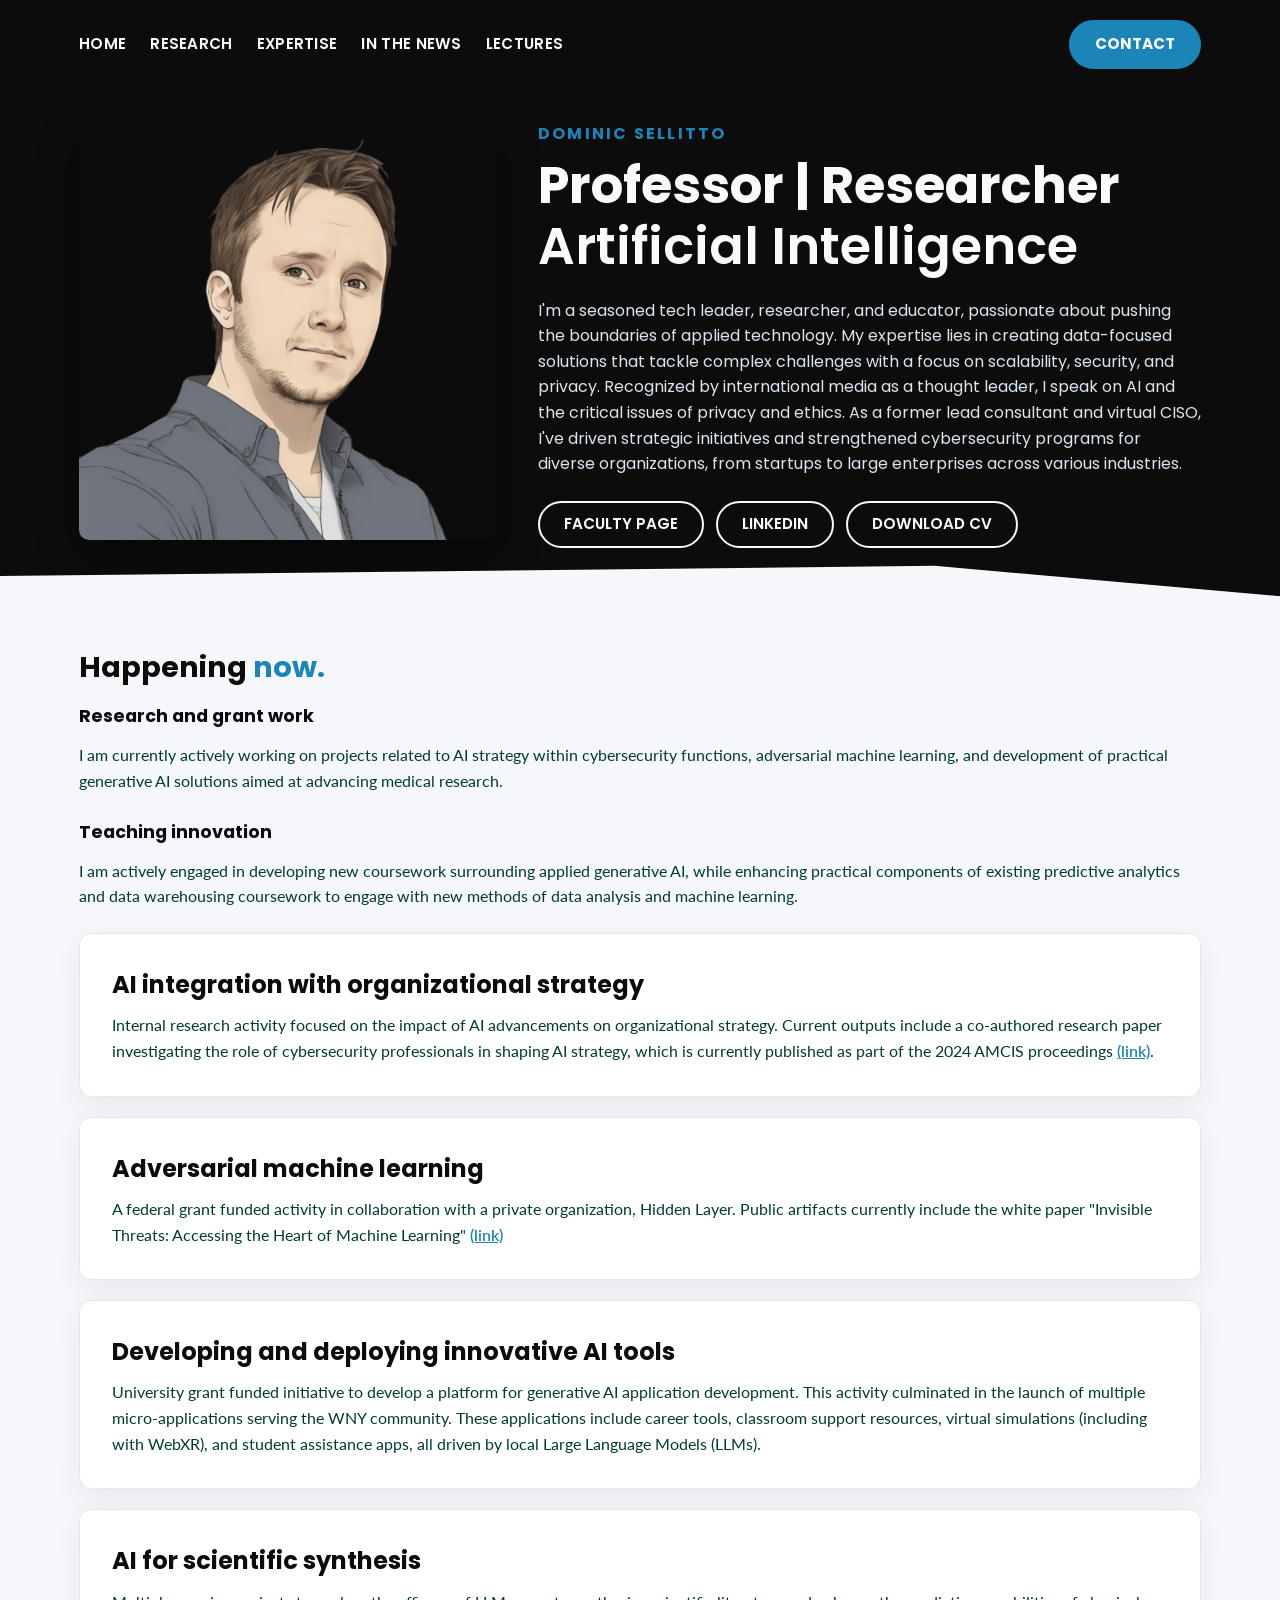
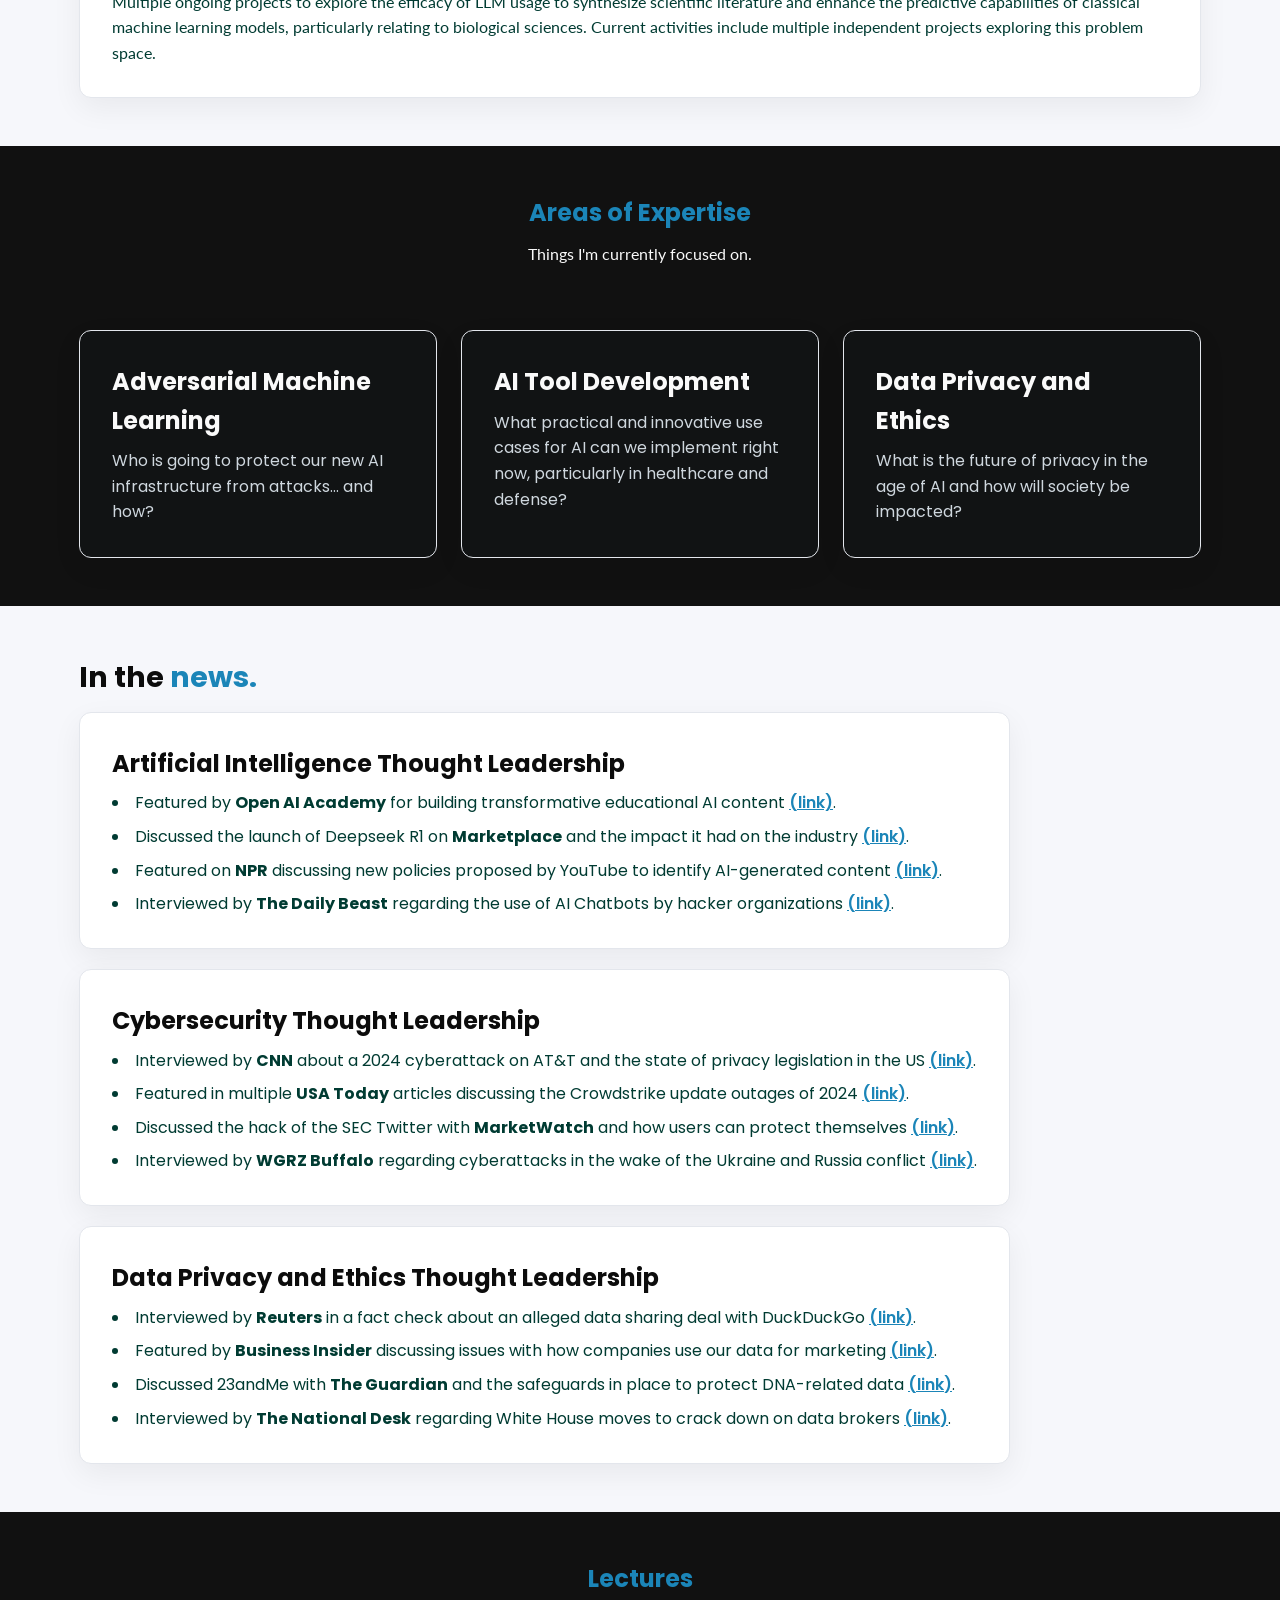
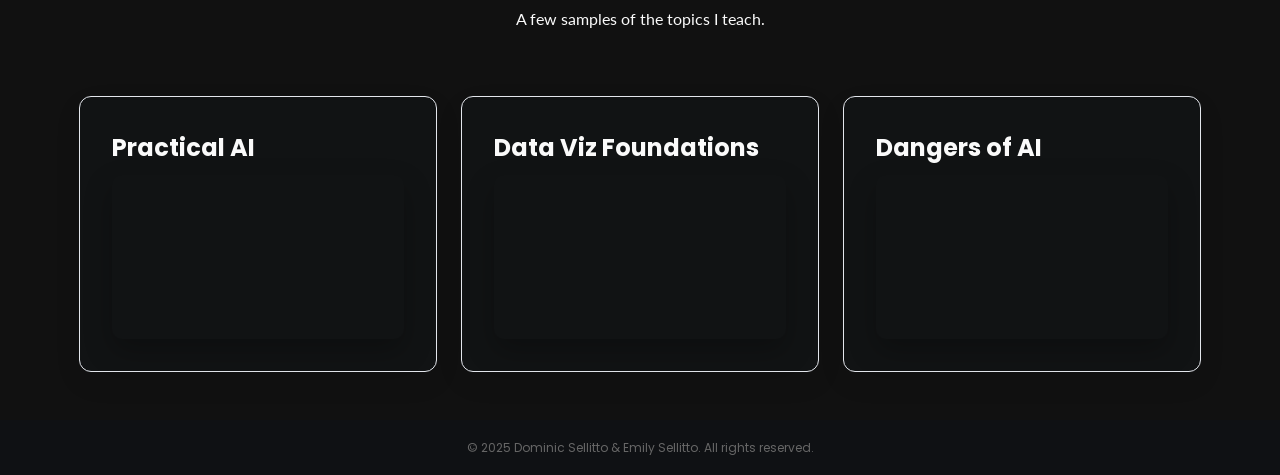
==== commit 922cabbb: "Update index.html" ====
--- a/index.html
+++ b/index.html
@@ -82,7 +82,7 @@
                     <h1>Happening <span>now.</span></h1>
                     <h3>Research and grant work</h3>
                     <p> I am currently actively working on projects related to AI strategy within cybersecurity functions,
-                        adversarial machine learning for the defense sector, and development of practical generative AI solutions aimed at advancing
+                        adversarial machine learning, and development of practical generative AI solutions aimed at advancing
                         medical research. </p>
                     <h3>Teaching innovation</h3>
                     <p> I am actively engaged in developing new coursework surrounding applied generative AI, while enhancing practical
@@ -97,7 +97,7 @@
                                     class="card-link">(link)</a>.</p>
                         </div>
                         <div class="card">
-                            <h2>Adversarial machine learning in the defense sector</h2>
+                            <h2>Adversarial machine learning</h2>
                             <p style="margin-bottom:0px;">A federal grant funded activity in collaboration with a private organization, Hidden Layer. Public artifacts
                                 currently include the white paper "Invisible Threats: Accessing the Heart of Machine Learning" <a href="https://ugc.production.linktr.ee/d94fd73a-9c98-4e66-a23a-7fd6bb669dbf_DoD-AML-Whitepaper.pdf"
                                     class="card-link">(link)</a></p>
@@ -183,7 +183,7 @@
                 <p class="section-subtitle">A few samples of the topics I teach.</p>
                 <div class="card-grid">
                     <div class="card">
-                        <h2>Practical Artificial Intelligence</h2>
+                        <h2>Practical AI</h2>
                         <div class="video-wrapper">
                             <iframe src="https://www.youtube.com/embed/snqFkucL3WU?si=8gMvrfFLTAsBFDrU" title="Practical Artificial Intelligence lecture video"
                                 frameborder="0" allow="accelerometer; autoplay; clipboard-write; encrypted-media; gyroscope; picture-in-picture; web-share"
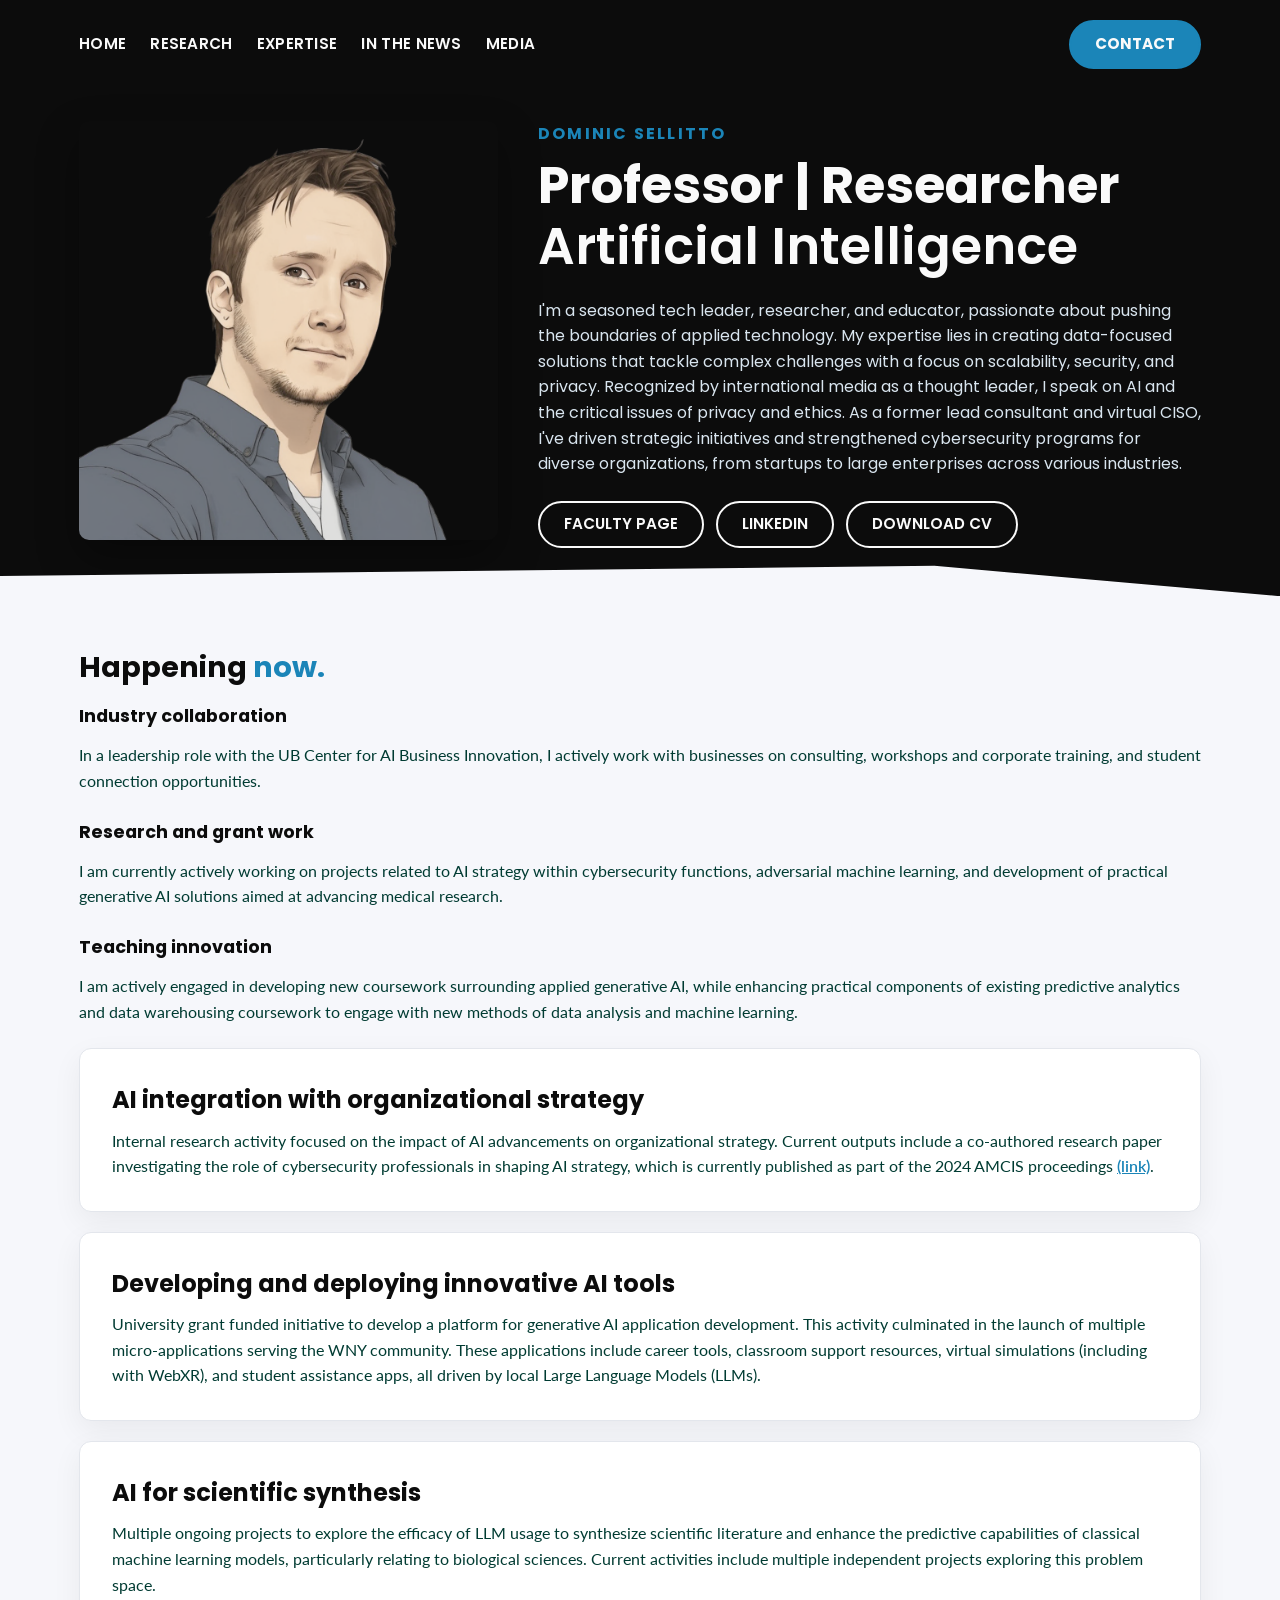
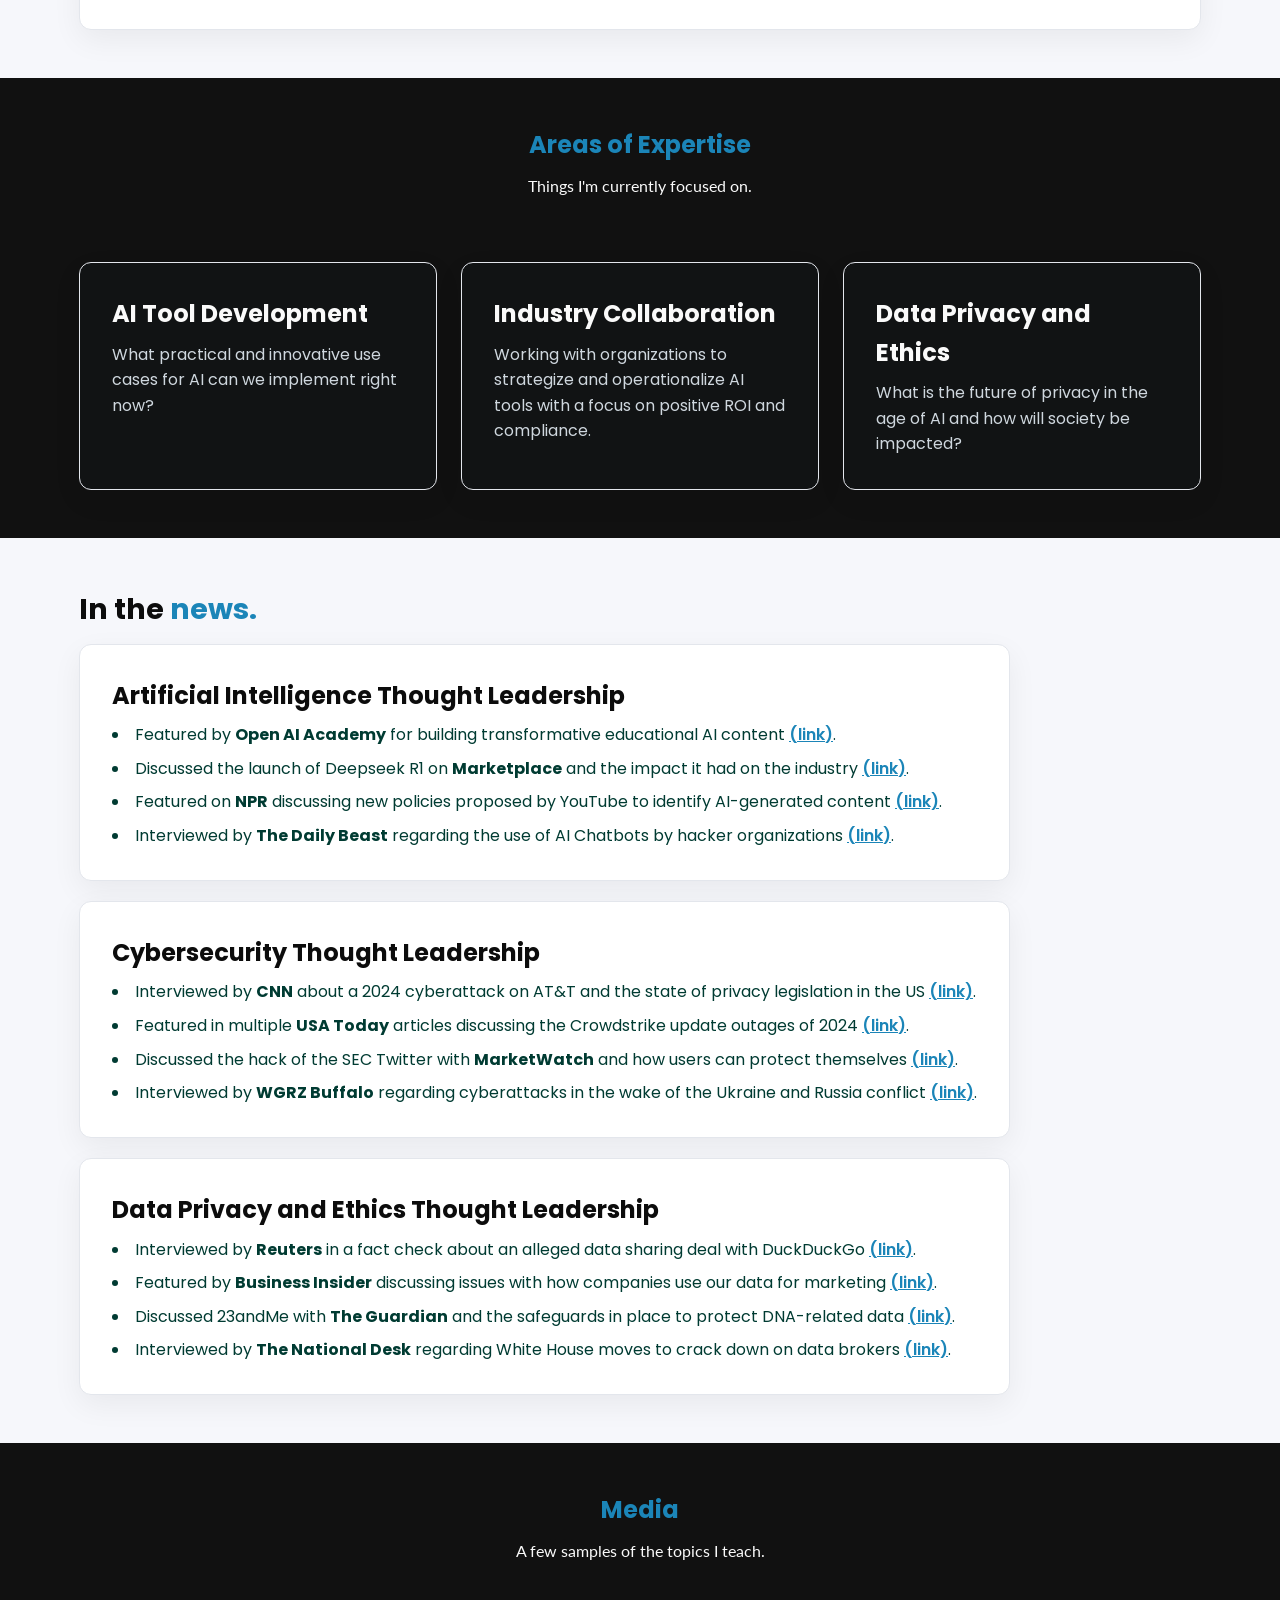
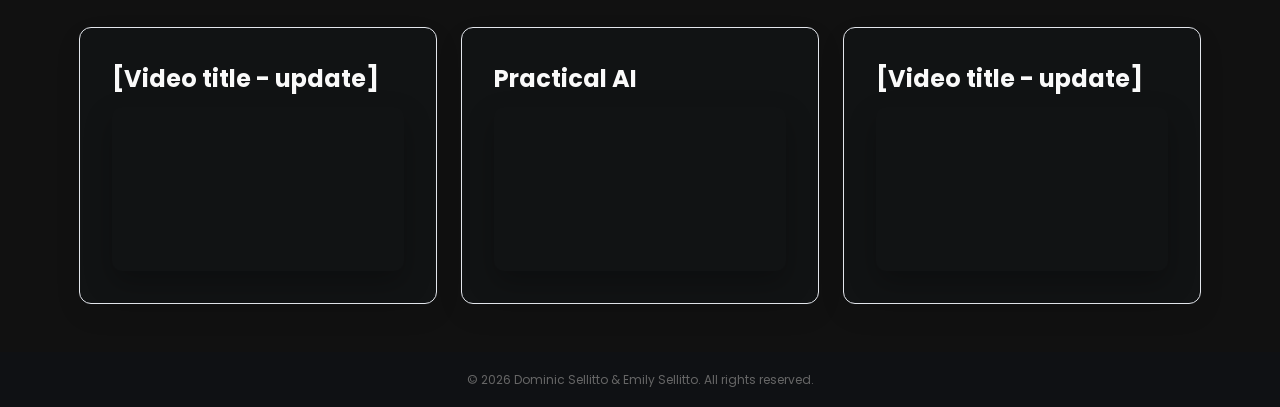
==== commit 3ece498f: "Update index.html" ====
--- a/index.html
+++ b/index.html
@@ -26,7 +26,7 @@
                     <a href="#research" role="menuitem">Research</a>
                     <a href="#expertise" role="menuitem">Expertise</a>
                     <a href="#news" role="menuitem">In the news</a>
-                    <a href="#lectures" role="menuitem">Lectures</a>
+                    <a href="#lectures" role="menuitem">Media</a>
                 </div>
                 <div class="right">
                     <a class="btn btn-primary" href="mailto:dmsellit@buffalo.edu">Contact</a>
@@ -40,7 +40,7 @@
         <a href="#research">Research</a>
         <a href="#expertise">Expertise</a>
         <a href="#news">In the news</a>
-        <a href="#lectures">Lectures</a>
+        <a href="#lectures">Media</a>
         <a href="mailto:dmsellit@buffalo.edu">Contact</a>
     </div>
 
@@ -80,6 +80,9 @@
             <div class="container flex items-centre">
                 <div class="right flex-1">
                     <h1>Happening <span>now.</span></h1>
+                    <h3>Industry collaboration</h3>
+                    <p> In a leadership role with the UB Center for AI Business Innovation, I actively work with businesses on
+                        consulting, workshops and corporate training, and student connection opportunities. </p>
                     <h3>Research and grant work</h3>
                     <p> I am currently actively working on projects related to AI strategy within cybersecurity functions,
                         adversarial machine learning, and development of practical generative AI solutions aimed at advancing
@@ -97,12 +100,6 @@
                                     class="card-link">(link)</a>.</p>
                         </div>
                         <div class="card">
-                            <h2>Adversarial machine learning</h2>
-                            <p style="margin-bottom:0px;">A federal grant funded activity in collaboration with a private organization, Hidden Layer. Public artifacts
-                                currently include the white paper "Invisible Threats: Accessing the Heart of Machine Learning" <a href="https://ugc.production.linktr.ee/d94fd73a-9c98-4e66-a23a-7fd6bb669dbf_DoD-AML-Whitepaper.pdf"
-                                    class="card-link">(link)</a></p>
-                        </div>
-                        <div class="card">
                             <h2>Developing and deploying innovative AI tools</h2>
                             <p style="margin-bottom:0px;">University grant funded initiative to develop a platform for generative AI application development. This activity culminated
                                 in the launch of multiple micro-applications serving the WNY community. These applications include career tools, classroom support resources,
@@ -125,12 +122,12 @@
                 <p class="section-subtitle">Things I'm currently focused on.</p>
                 <div class="card-grid">
                     <div class="card">
-                        <h2>Adversarial Machine Learning</h2>
-                        <p> Who is going to protect our new AI infrastructure from attacks... and how? </p>
-                    </div>
-                    <div class="card">
                         <h2>AI Tool Development</h2>
-                        <p> What practical and innovative use cases for AI can we implement right now, particularly in healthcare and defense? </p>
+                        <p> What practical and innovative use cases for AI can we implement right now? </p>
+                    </div>
+                    <div class="card">
+                        <h2>Industry Collaboration</h2>
+                        <p> Working with organizations to strategize and operationalize AI tools with a focus on positive ROI and compliance. </p>
                     </div>
                     <div class="card">
                         <h2>Data Privacy and Ethics</h2>
@@ -179,9 +176,17 @@
 
         <section class="services" id="lectures">
             <div class="container">
-                <h1 class="services-head">Lectures</h1>
+                <h1 class="services-head">Media</h1>
                 <p class="section-subtitle">A few samples of the topics I teach.</p>
                 <div class="card-grid">
+                    <div class="card">
+                        <h2>[Video title - update]</h2>
+                        <div class="video-wrapper">
+                            <iframe src="https://www.youtube.com/embed/kTjsCXadMB8?start=6" title="Media feature video"
+                                frameborder="0" allow="accelerometer; autoplay; clipboard-write; encrypted-media; gyroscope; picture-in-picture; web-share"
+                                referrerpolicy="strict-origin-when-cross-origin" allowfullscreen></iframe>
+                        </div>
+                    </div>
                     <div class="card">
                         <h2>Practical AI</h2>
                         <div class="video-wrapper">
@@ -191,27 +196,19 @@
                         </div>
                     </div>
                     <div class="card">
-                        <h2>Data Viz Foundations</h2>
+                        <h2>[Video title - update]</h2>
                         <div class="video-wrapper">
-                            <iframe src="https://www.youtube.com/embed/JNGGuMgoPw0?si=9z2b2nIGKAN1Kj9y" title="Data Viz Foundations lecture video"
+                            <iframe src="https://www.youtube.com/embed/RwVQ5L3209A" title="Media feature video"
                                 frameborder="0" allow="accelerometer; autoplay; clipboard-write; encrypted-media; gyroscope; picture-in-picture; web-share"
                                 referrerpolicy="strict-origin-when-cross-origin" allowfullscreen></iframe>
                         </div>
                     </div>
-                    <div class="card">
-                        <h2>Dangers of AI</h2>
-                        <div class="video-wrapper">
-                            <iframe src="https://www.youtube.com/embed/6w576iDGIwo?si=DyUjaRDq5aXZCH0c" title="Dangers of AI lecture video"
-                                frameborder="0" allow="accelerometer; autoplay; clipboard-write; encrypted-media; gyroscope; picture-in-picture; web-share"
-                                referrerpolicy="strict-origin-when-cross-origin" allowfullscreen></iframe>
-                        </div>
-                    </div>
                 </div>
             </div>
         </section>
     </main>
 
-    <footer class="site-footer">&copy; 2025 Dominic Sellitto &amp; Emily Sellitto. All rights reserved.</footer>
+    <footer class="site-footer">&copy; 2026 Dominic Sellitto &amp; Emily Sellitto. All rights reserved.</footer>
     <script src="script.js"></script>
 </body>
 </html>
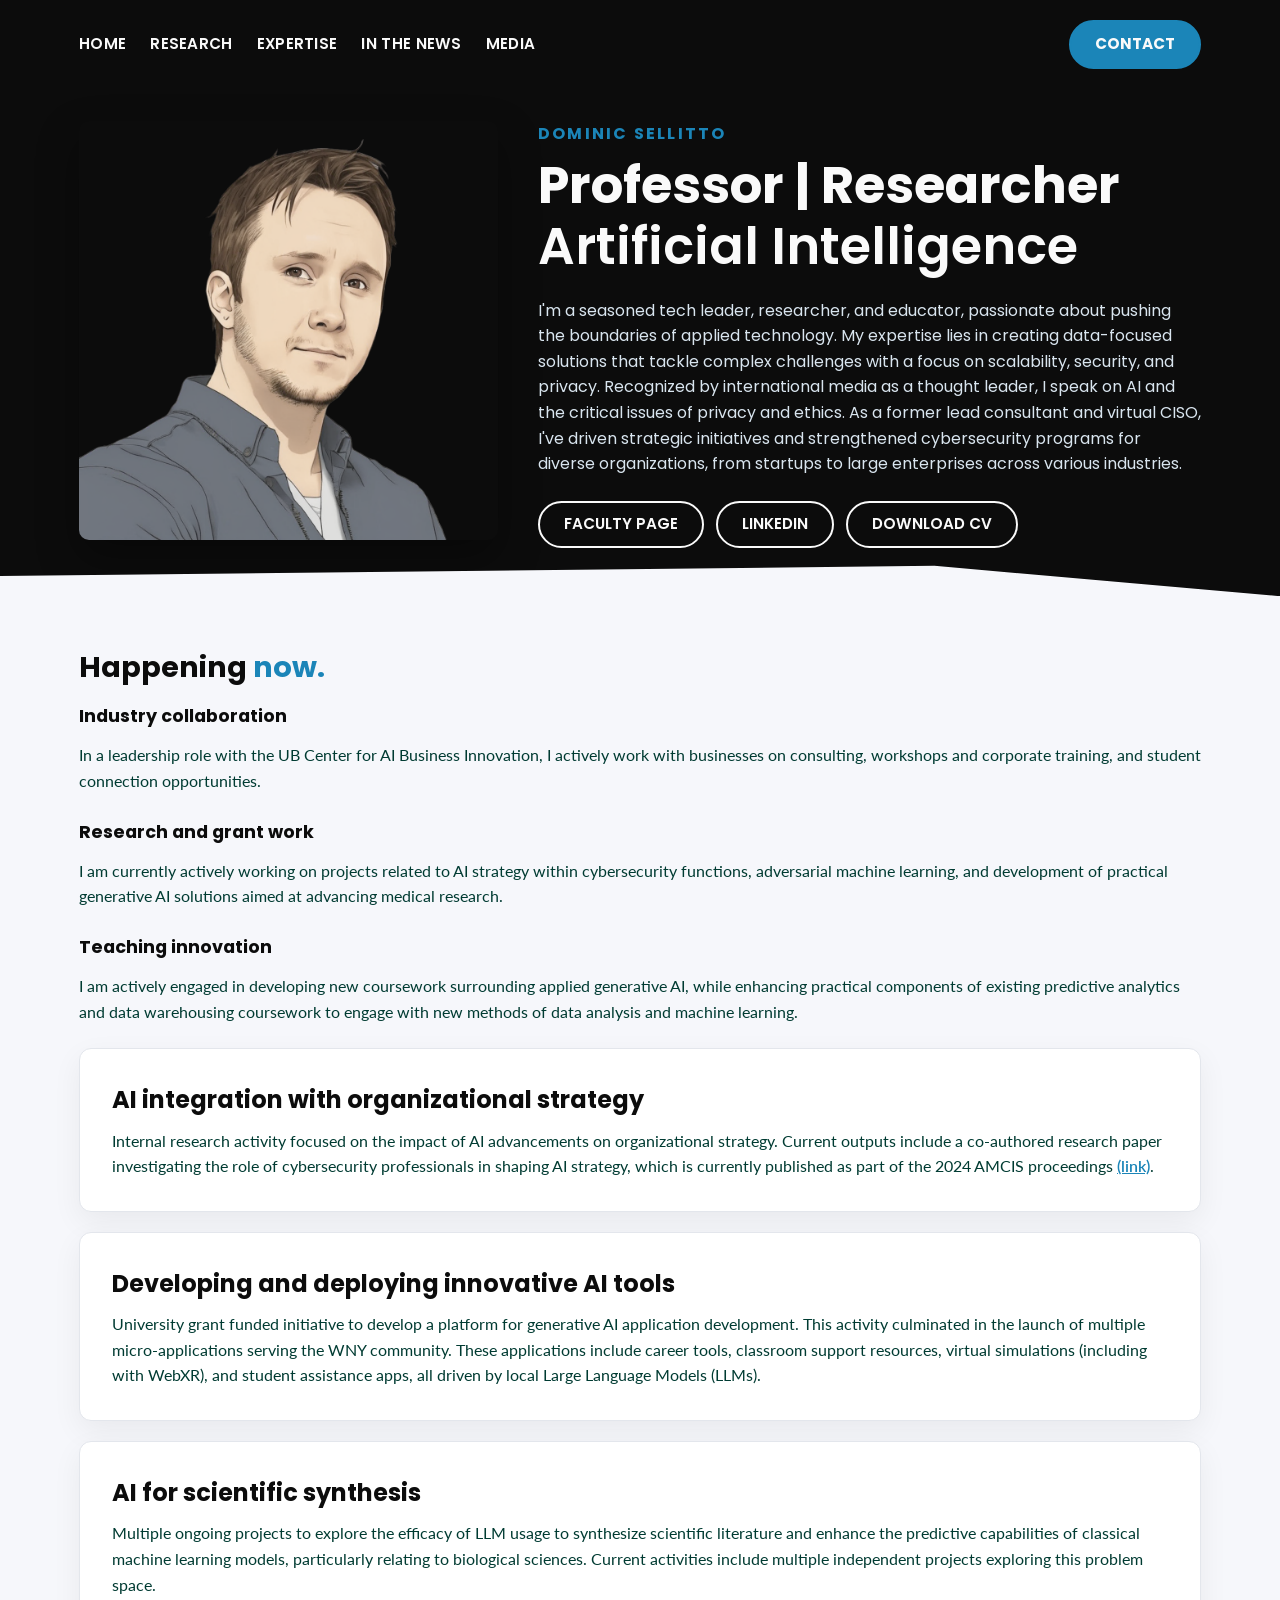
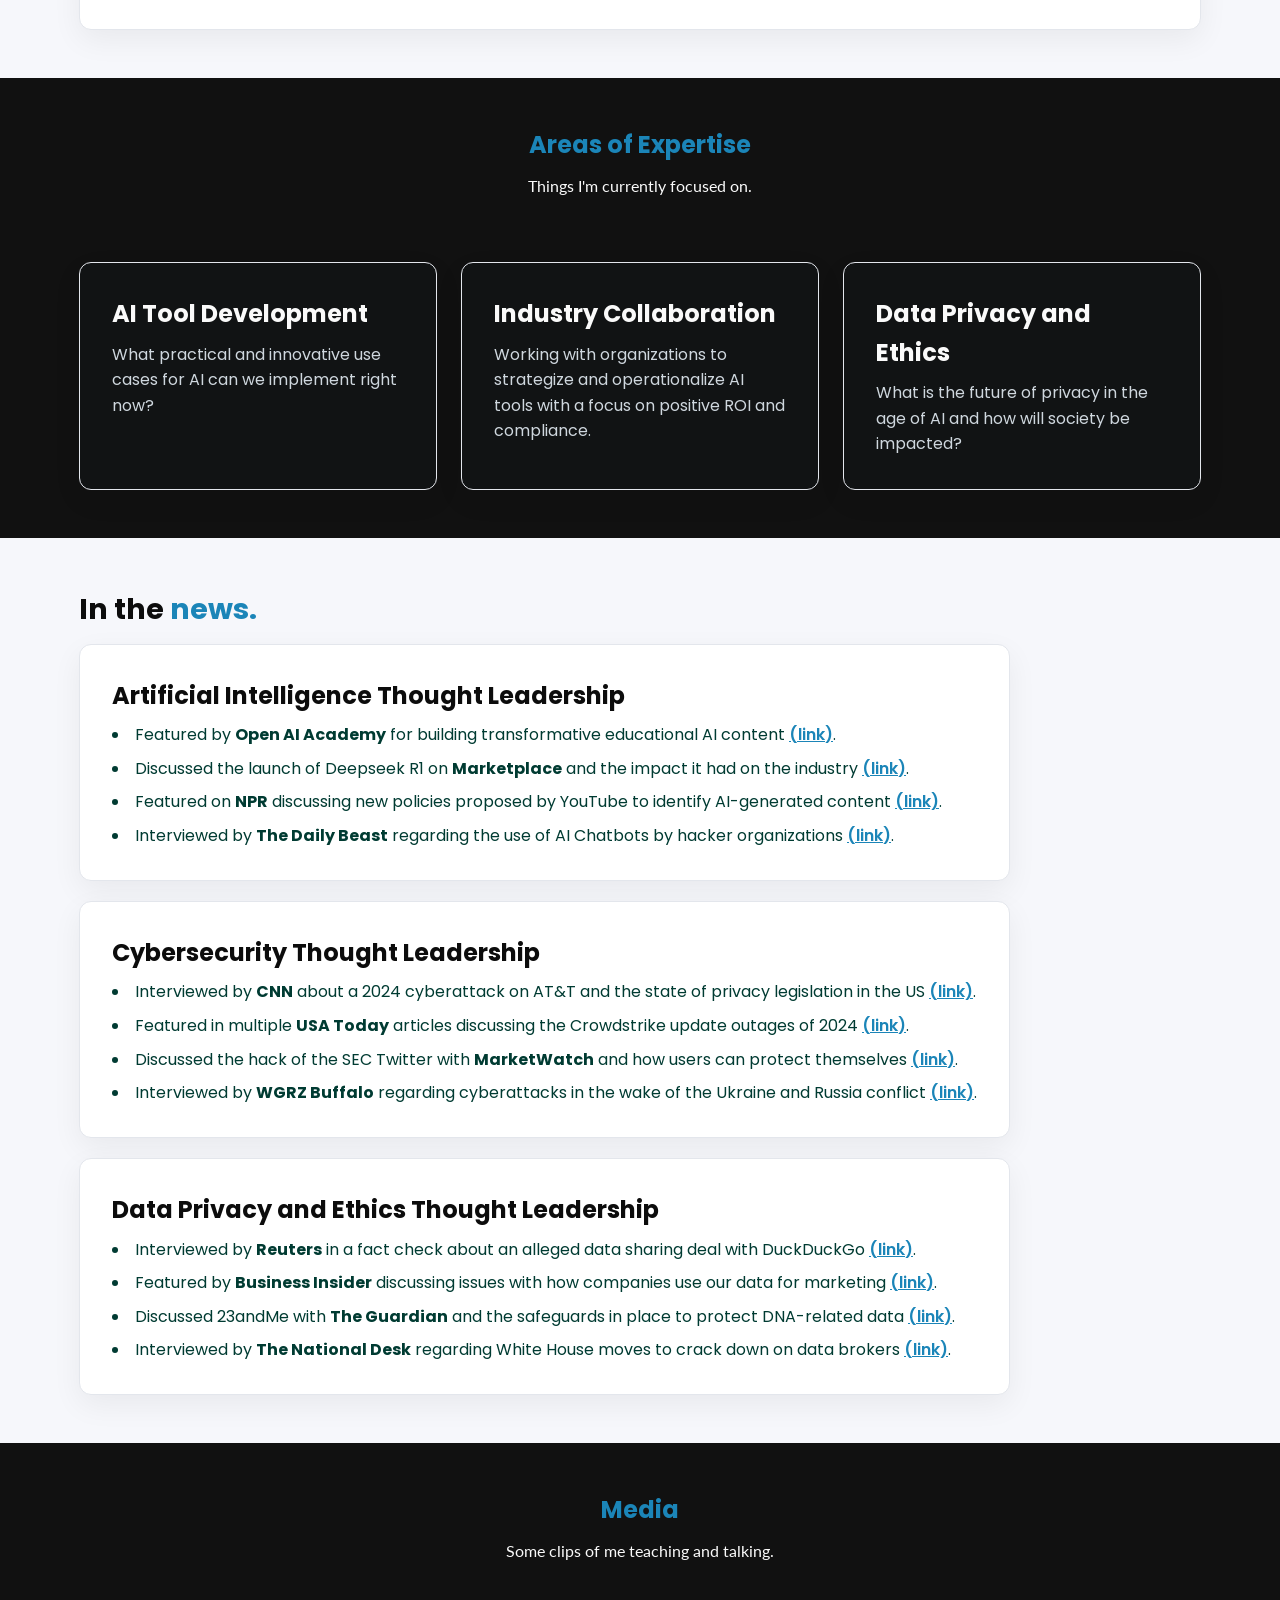
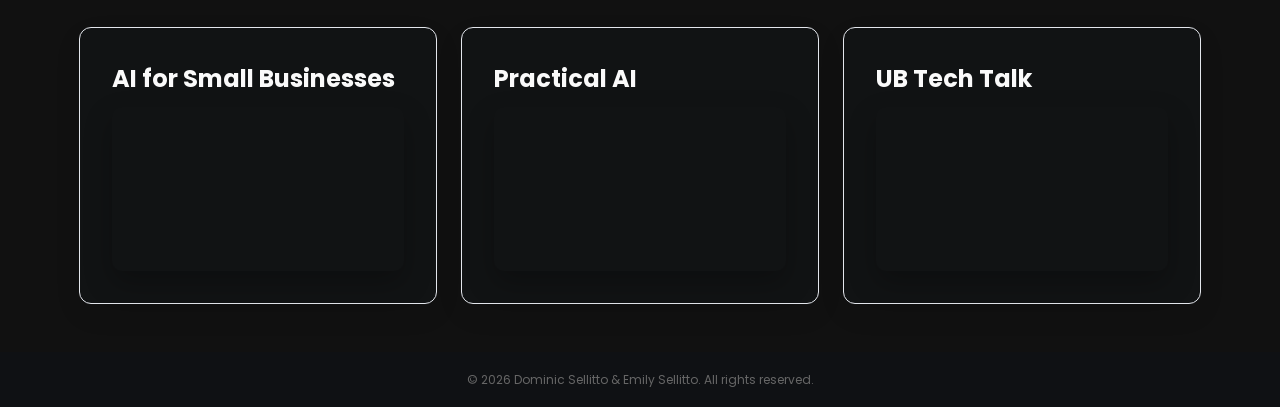
==== commit fad7410a: "Update index.html" ====
--- a/index.html
+++ b/index.html
@@ -177,10 +177,10 @@
         <section class="services" id="lectures">
             <div class="container">
                 <h1 class="services-head">Media</h1>
-                <p class="section-subtitle">A few samples of the topics I teach.</p>
+                <p class="section-subtitle">Some clips of me teaching and talking.</p>
                 <div class="card-grid">
                     <div class="card">
-                        <h2>[Video title - update]</h2>
+                        <h2>AI for Small Businesses</h2>
                         <div class="video-wrapper">
                             <iframe src="https://www.youtube.com/embed/kTjsCXadMB8?start=6" title="Media feature video"
                                 frameborder="0" allow="accelerometer; autoplay; clipboard-write; encrypted-media; gyroscope; picture-in-picture; web-share"
@@ -196,7 +196,7 @@
                         </div>
                     </div>
                     <div class="card">
-                        <h2>[Video title - update]</h2>
+                        <h2>UB Tech Talk</h2>
                         <div class="video-wrapper">
                             <iframe src="https://www.youtube.com/embed/RwVQ5L3209A" title="Media feature video"
                                 frameborder="0" allow="accelerometer; autoplay; clipboard-write; encrypted-media; gyroscope; picture-in-picture; web-share"
